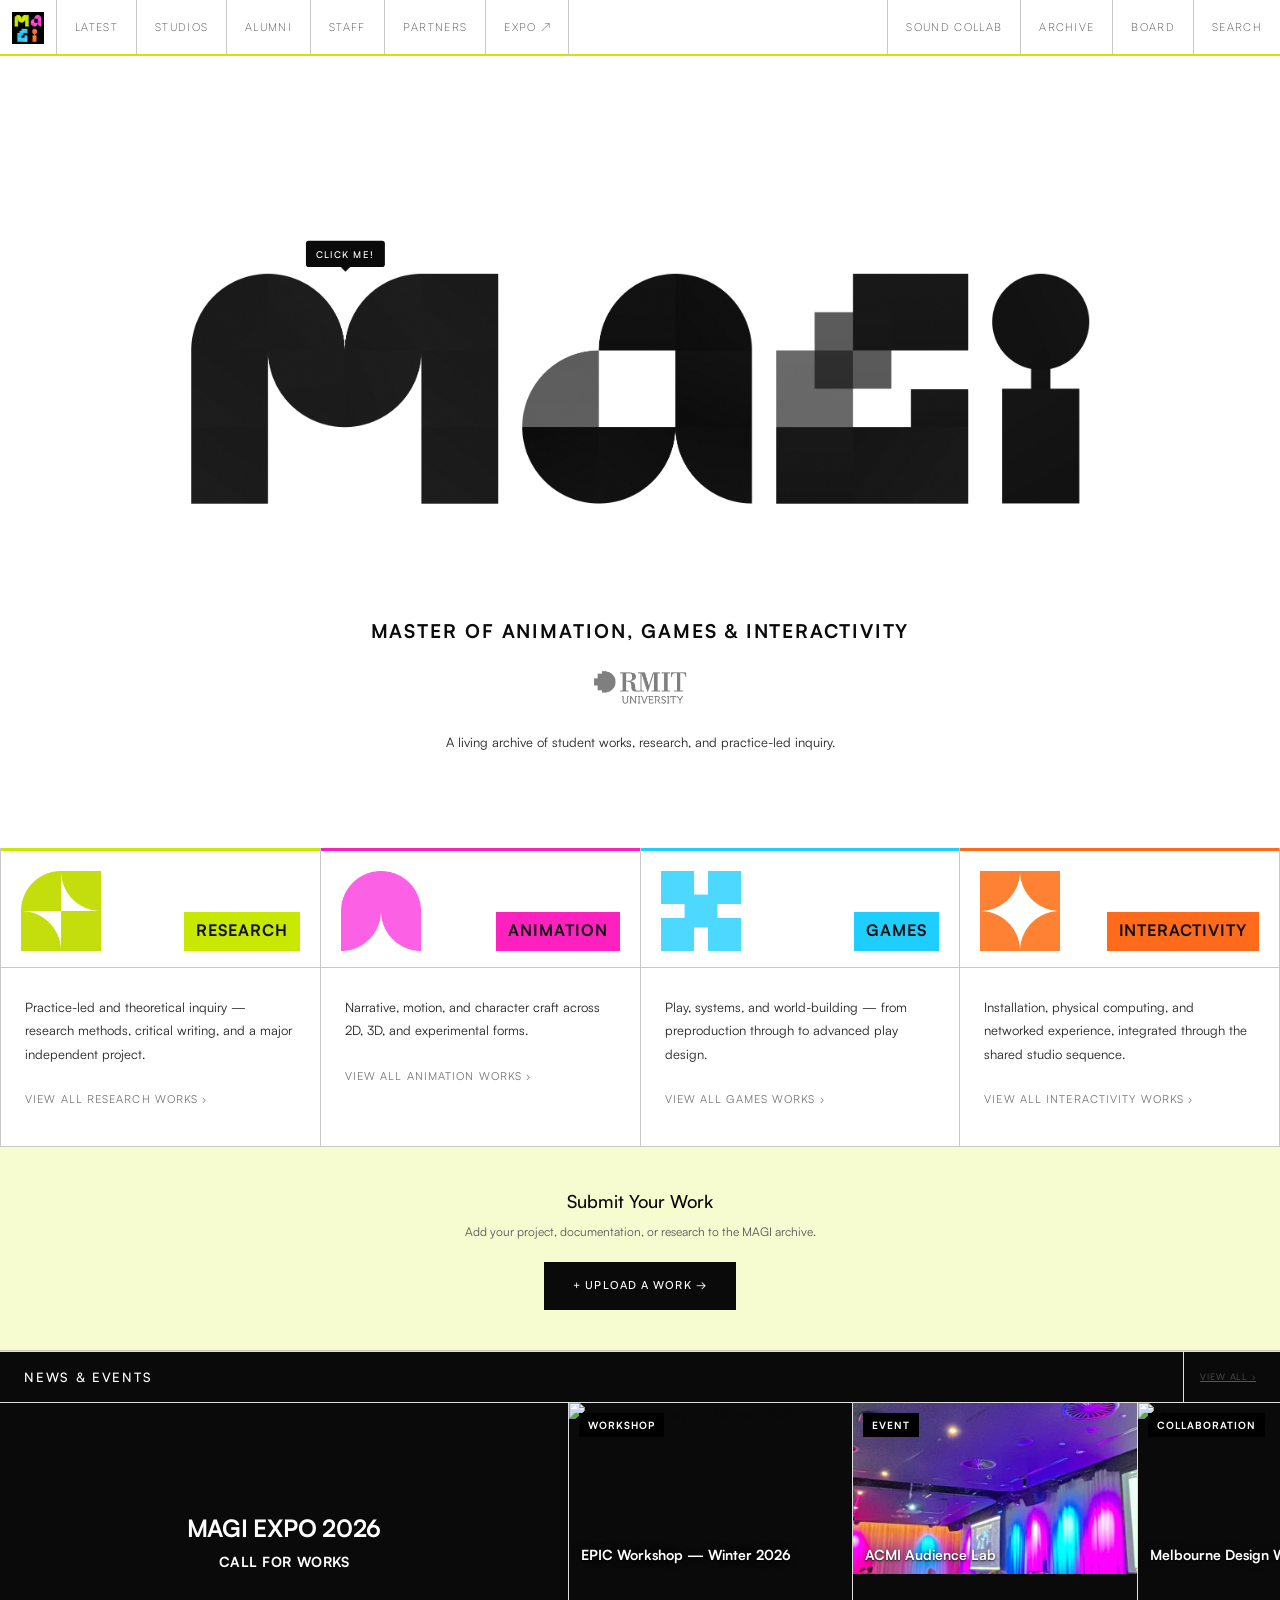
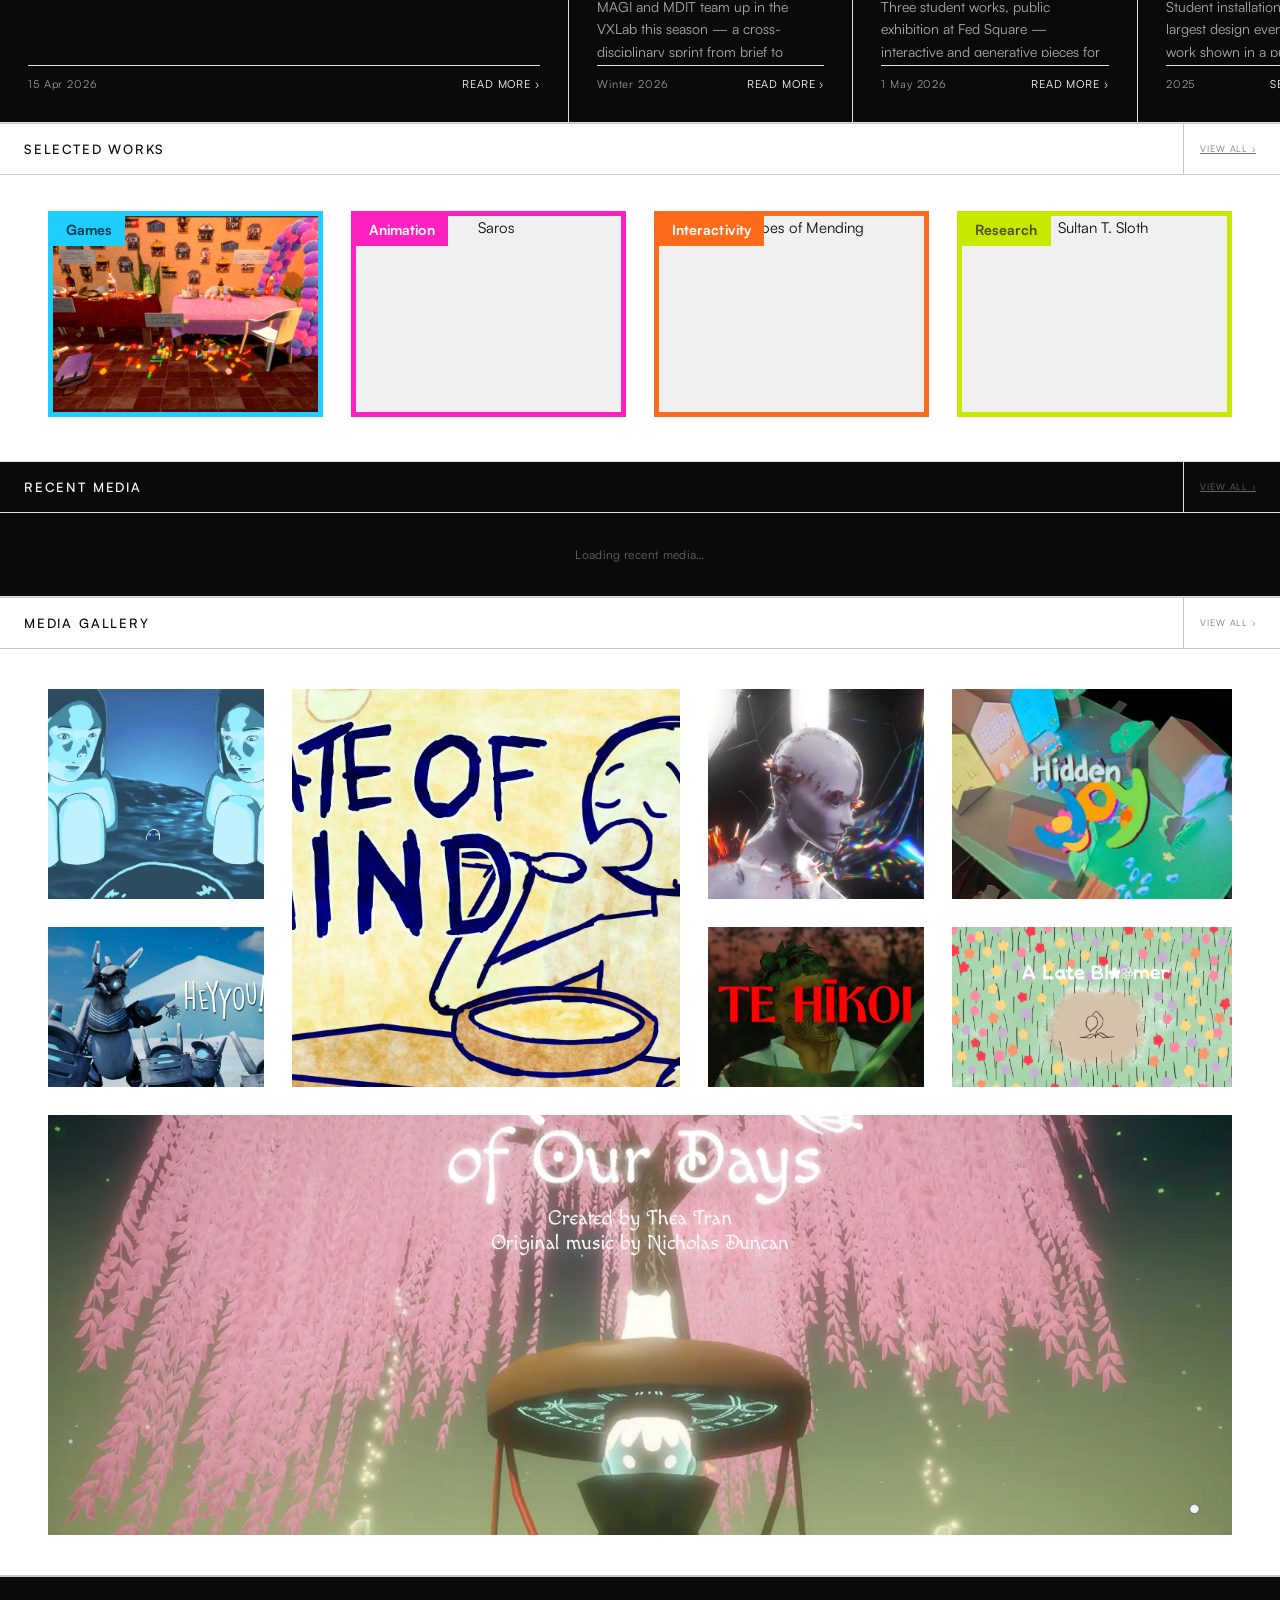
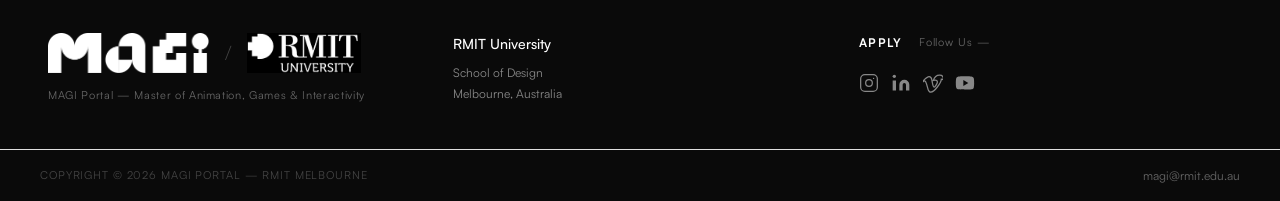
==== index.html @ 652b3608 "hey" ====
<!DOCTYPE html>
<html lang="en">
<head>
  <meta charset="UTF-8" />
  <meta name="viewport" content="width=device-width, initial-scale=1.0" />
  <title>MAGI Portal | RMIT Melbourne</title>
  <link rel="icon" type="image/png" href="logo/MAGI_favicon.png" />
  <link rel="apple-touch-icon" href="logo/MAGI_favicon.png" />
  <!-- Adobe Fonts (Museo) -->
  <link rel="stylesheet" href="https://use.typekit.net/tso2iib.css" />
  <link rel="stylesheet" href="style.css" />
</head>
<body>

  <!-- ── NAV ──────────────────────────────────────── -->
  <nav class="nav" id="site-nav">
    <a class="nav-wordmark" href="index.html" aria-label="MAGI Portal — Home">
      <img class="nav-wordmark-icon" src="logo/MAGI_favicon.png" alt="MAGI" />
    </a>
    <button class="nav-toggle" id="nav-toggle" aria-label="Menu" aria-expanded="false" aria-controls="site-nav">
      <span></span><span></span><span></span>
    </button>
    <div class="nav-links">
      <a class="nav-link" href="latest.html">Latest</a>
      <a class="nav-link" href="studios.html">Studios</a>
      <a class="nav-link" href="alumni.html">Alumni</a>
      <a class="nav-link" href="staff.html">Staff</a>
      <a class="nav-link" href="sponsors.html">Partners</a>
      <div class="nav-expo">
        <a class="nav-link nav-expo-link" href="https://magiexpo2025.com/" target="_blank" rel="noopener">EXPO ↗</a>
        <span class="nav-expo-accent" aria-hidden="true"></span>
        <div class="nav-expo-menu">
          <a class="nav-expo-item is-current" href="https://magiexpo2025.com/" target="_blank" rel="noopener">
            <span class="nav-expo-year">2025</span><span class="nav-expo-name">Orbits</span>
          </a>
          <a class="nav-expo-item" href="https://magiexpo.github.io/2024/" target="_blank" rel="noopener">
            <span class="nav-expo-year">2024</span><span class="nav-expo-name">Banquet of Oddities</span>
          </a>
          <a class="nav-expo-item" href="https://pasteleftdane.github.io/" target="_blank" rel="noopener">
            <span class="nav-expo-year">2022</span><span class="nav-expo-name">MAGIc</span>
          </a>
        </div>
      </div>
    </div>
    <div class="nav-right">
      <a class="nav-link" href="soundcollab.html">Sound Collab</a>
      <a class="nav-link" href="research.html">Archive</a>
      <a class="nav-link" href="studio.html">Board</a>
    </div>
    <!-- Sits outside .nav-right so the mobile hamburger doesn't swallow it —
         on mobile it's ordered up next to the toggle (see style.css). -->
    <div class="nav-search" id="nav-search">
      <input class="nav-search-input" type="text" id="nav-search-input" placeholder="Search…" aria-label="Search the site" autocomplete="off" />
      <button class="nav-search-btn" id="nav-search-btn" type="button" aria-label="Search" aria-expanded="false">
        <span class="nav-search-label-wrap">
          <span class="nav-search-label">Search</span>
          <span class="nav-search-icon" aria-hidden="true">
            <svg width="13" height="13" viewBox="0 0 24 24" fill="none" stroke="currentColor" stroke-width="2"><circle cx="11" cy="11" r="7"/><line x1="21" y1="21" x2="16.65" y2="16.65"/></svg>
          </span>
        </span>
      </button>
    </div>
  </nav>

  <!-- ── HERO ──────────────────────────────────────── -->
  <section class="hero">

    <div class="hero-logo">
      <div class="logo-wrap" id="logo-wrap">
        <div class="letter-wrap" id="letter-m-wrap">
          <div class="m-stage" id="m-stage">
            <img class="logo-letter" id="letter-m" data-spec="research" src="M-logo.png" alt="M" draggable="false" />
            <div class="m-fold" id="m-fold" aria-hidden="true"></div>
          </div>
          <div class="letter-label" style="--label-color:#c8e800;--label-text:#4a5200">Research</div>
        </div>
        <div class="letter-wrap">
          <img class="logo-letter" id="letter-a" data-spec="animation" src="A-logo.png" alt="A" draggable="false" />
          <div class="letter-label" style="--label-color:#ff20c0;--label-text:#fff">Animation</div>
        </div>
        <div class="letter-wrap">
          <img class="logo-letter" id="letter-g" data-spec="games" src="G-logo.png" alt="G" draggable="false" />
          <div class="letter-label" style="--label-color:#1eceff;--label-text:#003a4a">Games</div>
        </div>
        <div class="letter-wrap" id="letter-i-wrap">
          <div class="letter-i-container">
            <img class="logo-letter" id="letter-i" data-spec="interactivity" src="I-logo.png" alt="I" draggable="false" />
            <div class="letter-i-decap"></div>
          </div>
          <div class="letter-label" style="--label-color:#ff6b1a;--label-text:#fff">Interactivity</div>
          <div class="tittle-score" id="tittle-score"></div>
        </div>
      </div>
    </div>

    <div class="hero-tagline-wrap">
      <div class="hero-title-group">
        <div class="hero-badge">Master of Animation, Games &amp; Interactivity</div>
        <img class="hero-rmit" src="logo/rmit-logo-black.png" alt="RMIT University" />
      </div>
      <p class="strip-tagline">A living archive of student works, research, and practice-led inquiry.</p>
    </div>

  </section>

  <!-- ── SPECIALISATIONS ───────────────────────────── -->
  <section id="specialisations" class="specs">

    <!-- Research — M — lime -->
    <div class="spec-panel" id="spec-research" data-spec="research">
      <div class="spec-header">
        <img class="spec-symbol" src="logo/research-symbol.png" alt="Research" />
        <div class="spec-header-label">Research</div>
      </div>
      <div class="spec-inner">
        <div class="spec-desc">Practice-led and theoretical inquiry — research methods, critical writing, and a major independent project.</div>
        <a class="spec-link" href="research.html">View all Research works ›</a>
      </div>
    </div>

    <!-- Animation — A — magenta -->
    <div class="spec-panel" id="spec-animation" data-spec="animation">
      <div class="spec-header">
        <img class="spec-symbol" src="logo/anim-symbol.png" alt="Animation" />
        <div class="spec-header-label">Animation</div>
      </div>
      <div class="spec-inner">
        <div class="spec-desc">Narrative, motion, and character craft across 2D, 3D, and experimental forms.</div>
        <a class="spec-link" href="alumni.html">View all Animation works ›</a>
      </div>
    </div>

    <!-- Games — G — cyan -->
    <div class="spec-panel" id="spec-games" data-spec="games">
      <div class="spec-header">
        <img class="spec-symbol" src="logo/games-symbol.png" alt="Games" />
        <div class="spec-header-label">Games</div>
      </div>
      <div class="spec-inner">
        <div class="spec-desc">Play, systems, and world-building — from preproduction through to advanced play design.</div>
        <a class="spec-link" href="alumni.html">View all Games works ›</a>
      </div>
    </div>

    <!-- Interactivity — I — orange -->
    <div class="spec-panel" id="spec-interactivity" data-spec="interactivity">
      <div class="spec-header">
        <img class="spec-symbol" src="logo/interactivity-symbol.png" alt="Interactivity" />
        <div class="spec-header-label">Interactivity</div>
      </div>
      <div class="spec-inner">
        <div class="spec-desc">Installation, physical computing, and networked experience, integrated through the shared studio sequence.</div>
        <a class="spec-link" href="alumni.html">View all Interactivity works ›</a>
      </div>
    </div>

    <!-- Mobile-only: a category's description is revealed here when its logo is tapped -->
    <div class="spec-mreveal" id="spec-mreveal" aria-live="polite"></div>

  </section>

  <!-- ── UPLOAD CTA ─────────────────────────────────── -->
  <section id="upload" class="upload-cta">
    <div class="upload-inner">
      <div class="upload-text">
        <div class="upload-title">Submit Your Work</div>
        <div class="upload-desc">Add your project, documentation, or research to the MAGI archive.</div>
      </div>
      <a class="upload-btn" href="research.html#upload">+ Upload a Work →</a>
    </div>
  </section>

  <!-- ── NEWS & EVENTS ──────────────────────────────── -->
  <section id="news">

    <div class="bar">
      <a class="bar-title bar-title-link" href="latest.html">News &amp; Events</a>
      <div class="bar-right"><a class="bar-link" href="latest.html">View All ›</a></div>
    </div>

    <div class="news-grid">

      <!-- Each card: .news-thumb is a 3:2 image with the tag pinned top-left
           and the title overlaid bottom-left; a short .news-desc and the
           date/link .news-meta sit directly below the thumb. -->
      <!-- The featured EXHIBITION card keeps the old full-bleed treatment: the
           trailer fills the whole card at low opacity with the label/title/copy
           laid over it — NOT the thumbnail-overlay style the other three use. -->
      <div class="news-card news-card-featured" id="cfw-card">
        <!-- Ambient EXPO trailer. Loads only when the card is in view
             (preload=none + IntersectionObserver in the script below), muted +
             looped, and is skipped entirely on reduced-motion or data-saver —
             so it never blocks page load. Point data-src at the web-optimised
             encode, NOT the 98MB original (see notes). -->
        <video class="news-bg-video" id="cfw-video" muted loop playsinline preload="none" aria-hidden="true" tabindex="-1" data-src="media/video/expotrailer-web-trim.mp4"></video>
        <!-- No tag chip, no description — just the two-line title, vertically
             centred over the video (flex:1, same filler role .news-body used
             to play). The fuller description still lives behind "Read more",
             unchanged. -->
        <div class="news-title-stack">
          <span class="news-title-main">MAGI EXPO 2026</span>
          <span class="news-title-sub">Call for Works</span>
        </div>
        <div class="news-meta"><span class="news-date">15 Apr 2026</span><a class="news-link" href="#" id="cfw-open" aria-expanded="false" aria-controls="cfw-detail">Read more ›</a></div>

        <!-- Extra detail + submission link. Absolutely positioned over the
             whole card (see .news-more-wrap) rather than pushed into the flex
             flow, so opening it can NEVER change the card's — and therefore
             the whole row's, since all four cards share one grid row — height.
             That was the actual bug in the previous version: the row briefly
             grew taller for every card, not just this one, whenever this
             opened. -->
        <div class="news-more-wrap" id="cfw-detail" aria-hidden="true">
          <div class="news-more-inner">
            <button class="news-more-close" id="cfw-close" type="button" aria-label="Close">&times;</button>
            <div class="news-more-tag">Exhibition</div>
            <div class="news-more-title">MAGI EXPO 2026 — Call for Works</div>
            <p class="news-more-text">Submissions are now open for the 2026 end-of-year exhibition. All current students are invited to submit their Studio 3 major projects for consideration.</p>
            <p class="news-more-text">Submissions are handled internally through the MAGI channel on Microsoft Teams — not on this site. The link below opens that channel; you'll need to be a member of the MAGI Teams channel to reach the submission post.</p>
            <a class="news-submit-btn" href="https://teams.microsoft.com/l/channel/19%3AifunTGoLAO0fSCWNnBvf07lg-F6XKcW46lOsPWAwLQk1%40thread.tacv2/General?groupId=f598d78f-62eb-48ae-9d3d-7055eb1f0ead&amp;tenantId=d1323671-cdbe-4417-b4d4-bdb24b51316b" target="_blank" rel="noopener">Submit via Microsoft Teams ↗</a>
          </div>
        </div>
      </div>

      <div class="news-card">
        <div class="news-thumb">
          <img src="media/events/EPIC/thewomb.png" alt="EPIC Workshop — Winter 2026" />
          <span class="news-thumb-tag">Workshop</span>
          <div class="news-thumb-titlewrap"><span class="news-thumb-title">EPIC Workshop — Winter 2026</span></div>
        </div>
        <div class="news-desc">MAGI and MDIT team up in the VXLab this season — a cross-disciplinary sprint from brief to working prototype.</div>
        <div class="news-meta"><span class="news-date">Winter 2026</span><a class="news-link" href="latest.html#epic">Read more ›</a></div>
      </div>

      <div class="news-card">
        <div class="news-thumb news-thumb-rotated">
          <img src="media/events/acmi-audience-lab.png" alt="ACMI Audience Lab" />
          <span class="news-thumb-tag">Event</span>
          <div class="news-thumb-titlewrap"><span class="news-thumb-title">ACMI Audience Lab</span></div>
        </div>
        <div class="news-desc">Three student works, public exhibition at Fed Square — interactive and generative pieces for a general audience.</div>
        <div class="news-meta"><span class="news-date">1 May 2026</span><a class="news-link" href="latest.html#acmi">Read more ›</a></div>
      </div>

      <div class="news-card">
        <div class="news-thumb">
          <img src="media/events/mdw1.JPG" alt="Melbourne Design Week — MAGI" />
          <span class="news-thumb-tag">Collaboration</span>
          <div class="news-thumb-titlewrap"><span class="news-thumb-title">Melbourne Design Week x MAGI</span></div>
        </div>
        <div class="news-desc">Student installations at Australia's largest design event — practice-led work shown in a public setting.</div>
        <div class="news-meta"><span class="news-date">2025</span><a class="news-link" href="sponsors.html">See our partners ›</a></div>
      </div>

    </div>

  </section>

  <!-- ── ARCHIVE ───────────────────────────────────── -->
  <section id="archive">

    <div class="bar">
      <a class="bar-title bar-title-link" href="alumni.html">Selected Works</a>
      <div class="bar-right"><a class="bar-link" href="alumni.html">View All ›</a></div>
    </div>

    <div class="sel-grid">

      <button class="sel-card sel-card-btn" type="button" id="work-au" data-spec="games" style="--frame:var(--col-games);--frame-text:#003a4a" aria-expanded="false" aria-controls="sel-detail-au">
        <div class="sel-thumb">
          <span class="sel-badge">Games</span>
          <img src="media/events/ACMI/capicu1.png" alt="Capicú" />
          <div class="sel-overlay">
            <span class="sel-title">Capicú</span>
            <span class="sel-student">Esthefania Morantes · 2026</span>
          </div>
        </div>
      </button>

      <div class="sel-detail-wrap" id="sel-detail-au" style="--frame:var(--col-games);--frame-text:#003a4a">
        <div class="sel-detail">
          <div class="sel-detail-inner">
            <a class="sel-detail-video" href="https://www.youtube.com/watch?v=fWtqP0_TEkQ" target="_blank" rel="noopener" aria-label="Watch AU (Capicú) on YouTube">
              <img src="https://img.youtube.com/vi/fWtqP0_TEkQ/maxresdefault.jpg"
                   data-fallback="https://img.youtube.com/vi/fWtqP0_TEkQ/hqdefault.jpg"
                   alt="AU (Capicú) — still" />
              <span class="sel-detail-play" aria-hidden="true">▶</span>
            </a>
            <div class="sel-detail-text">
              <div class="sel-detail-meta">Featured — <span class="sel-detail-meta-tag">Games · 2026</span></div>
              <h3 class="sel-detail-name">Esthefania Morantes</h3>
              <p class="sel-detail-work"><em>Capicú</em></p>
              <p class="sel-detail-bio">When was the last time your family was all together? Come with me on a sandbox-platformer journey through my memories. I'll walk you through my experience growing up in Venezuela, the context behind why we had to leave everything behind, and how we've rebuilt our lives somewhere new. Never forgetting our roots, always excited for where we'll go next.</p>
              <a class="sel-detail-link" href="https://esthef.itch.io/capicu" target="_blank" rel="noopener">See more ↗</a>
            </div>
          </div>
        </div>
      </div>

      <button class="sel-card sel-card-btn" type="button" id="work-saros" data-spec="animation" style="--frame:var(--col-animation);--frame-text:#fff" aria-expanded="false" aria-controls="sel-detail-saros">
        <div class="sel-thumb">
          <span class="sel-badge">Animation</span>
          <img src="https://img.youtube.com/vi/J2dG_VsuSs8/hqdefault.jpg" alt="Saros" />
          <div class="sel-overlay">
            <span class="sel-title">Saros</span>
            <span class="sel-student">Sofia Moshkina · 2025</span>
          </div>
        </div>
      </button>

      <!-- Expanding "featured work" detail — one per featured card, each
           opened by the button whose aria-controls names it. These live INSIDE
           the grid (grid-column: 1 / -1, see style.css) rather than after it,
           so they break onto their own full-width row; JS moves the open one
           to sit after the last card in its card's row, which keeps the
           4-across desktop row intact while landing directly under the card
           on the narrower layouts. -->
      <div class="sel-detail-wrap" id="sel-detail-saros" style="--frame:var(--col-animation);--frame-text:#fff">
        <div class="sel-detail">
          <div class="sel-detail-inner">
            <a class="sel-detail-video" href="https://www.youtube.com/watch?v=J2dG_VsuSs8" target="_blank" rel="noopener" aria-label="Watch Saros on YouTube">
              <img src="https://img.youtube.com/vi/J2dG_VsuSs8/maxresdefault.jpg"
                   data-fallback="https://img.youtube.com/vi/J2dG_VsuSs8/hqdefault.jpg"
                   alt="Saros — still" />
              <span class="sel-detail-play" aria-hidden="true">▶</span>
            </a>
            <div class="sel-detail-text">
              <div class="sel-detail-meta">Featured — <span class="sel-detail-meta-tag">Animation · 2025</span></div>
              <h3 class="sel-detail-name">Sofia Moshkina</h3>
              <p class="sel-detail-work"><em>Saros</em></p>
              <p class="sel-detail-bio">Two young girls find themselves trapped under the oppressive rule of the Temple, a totalitarian regime that feeds on fear and obedience. As the system works relentlessly to break their bond, the girls must cling to each other and resist the forces determined to erase their dignity. Their courage becomes a testament to a love strong enough to survive even the harshest attempts to destroy it.</p>
              <a class="sel-detail-link" href="https://polykromica.com/saros" target="_blank" rel="noopener">See more ↗</a>
            </div>
          </div>
        </div>
      </div>

      <button class="sel-card sel-card-btn" type="button" id="work-echoes" data-spec="interactivity" style="--frame:var(--col-interactivity);--frame-text:#fff" aria-expanded="false" aria-controls="sel-detail-echoes">
        <div class="sel-thumb">
          <span class="sel-badge">Interactivity</span>
          <img src="https://img.youtube.com/vi/2pwidF2pE9A/hqdefault.jpg" alt="Echoes of Mending" />
          <div class="sel-overlay">
            <span class="sel-title">Echoes of Mending</span>
            <span class="sel-student">Jade Ng · 2026</span>
          </div>
        </div>
      </button>

      <div class="sel-detail-wrap" id="sel-detail-echoes" style="--frame:var(--col-interactivity);--frame-text:#fff">
        <div class="sel-detail">
          <div class="sel-detail-inner">
            <a class="sel-detail-video" href="https://www.youtube.com/watch?v=2pwidF2pE9A" target="_blank" rel="noopener" aria-label="Watch Echoes of Mending on YouTube">
              <img src="https://img.youtube.com/vi/2pwidF2pE9A/maxresdefault.jpg"
                   data-fallback="https://img.youtube.com/vi/2pwidF2pE9A/hqdefault.jpg"
                   alt="Echoes of Mending — still" />
              <span class="sel-detail-play" aria-hidden="true">▶</span>
            </a>
            <div class="sel-detail-text">
              <div class="sel-detail-meta">Featured — <span class="sel-detail-meta-tag">Interactivity · 2026</span></div>
              <h3 class="sel-detail-name">Jade Ng</h3>
              <p class="sel-detail-work"><em>Echoes of Mending</em></p>
              <p class="sel-detail-bio"><em>Echoes of Mending</em> is an interactive projection-mapped dollhouse exploring themes of self-understanding and self-acceptance. Participants interact with miniature furniture through touching, opening, repairing, and exploring. These physical actions act as symbolic gestures that gradually transform each room and reveal animated responses within the space. By combining miniature environments, hand-drawn animation, projection mapping, and tactile interaction, the project investigates how symbolic play can emerge through material engagement and personal interpretation.</p>
              <a class="sel-detail-link" href="https://jitthongng.my.canva.site/interactivitivities" target="_blank" rel="noopener">See more ↗</a>
            </div>
          </div>
        </div>
      </div>

      <button class="sel-card sel-card-btn" type="button" id="work-sloth" data-spec="research" style="--frame:var(--col-research);--frame-text:#4a5200" aria-expanded="false" aria-controls="sel-detail-sloth">
        <div class="sel-thumb">
          <span class="sel-badge">Research</span>
          <img src="https://img.youtube.com/vi/NM8zdkS_t2w/hqdefault.jpg" alt="Sultan T. Sloth" />
          <div class="sel-overlay">
            <span class="sel-title">Sultan T. Sloth</span>
            <span class="sel-student">Amber Stacey · 2023</span>
          </div>
        </div>
      </button>

      <div class="sel-detail-wrap" id="sel-detail-sloth" style="--frame:var(--col-research);--frame-text:#4a5200">
        <div class="sel-detail">
          <div class="sel-detail-inner">
            <a class="sel-detail-video" href="https://www.youtube.com/watch?v=NM8zdkS_t2w" target="_blank" rel="noopener" aria-label="Watch the Sultan T. Sloth video essay on YouTube">
              <img src="https://img.youtube.com/vi/NM8zdkS_t2w/maxresdefault.jpg"
                   data-fallback="https://img.youtube.com/vi/NM8zdkS_t2w/hqdefault.jpg"
                   alt="Sultan T. Sloth — still" />
              <span class="sel-detail-play" aria-hidden="true">▶</span>
            </a>
            <div class="sel-detail-text">
              <div class="sel-detail-meta">Featured — <span class="sel-detail-meta-tag">Research · 2023</span></div>
              <h3 class="sel-detail-name">Amber Stacey</h3>
              <p class="sel-detail-work"><em>Sultan T. Sloth</em> — video essay</p>
              <p class="sel-detail-bio">A hybrid animation solution for translating literary works from page to screen, combining stop motion and two-dimensional hand-drawn animation into a unique artistic language. This video essay explores the interplay between the two traditional techniques — an area of animation hybridity that remains largely under-researched — through the making of <em>Sultan T. Sloth</em>.</p>
            </div>
          </div>
        </div>
      </div>

    </div>

  </section>

  <!-- ── RECENT MEDIA ──────────────────────────────── -->
  <section id="recent-recordings">

    <div class="bar rec-dark-bar">
      <a class="bar-title bar-title-link" href="research.html">Recent Media</a>
      <div class="bar-right"><a class="bar-link" href="research.html">View All ›</a></div>
    </div>

    <div class="rec-compact-list" id="rec-media-list">
      <div class="rec-media-loading">Loading recent media…</div>
    </div>

  </section>
  <section id="gallery">

    <div class="bar">
      <a class="bar-title bar-title-link" href="alumni.html">Media Gallery</a>
      <div class="bar-right"><div class="bar-link">View All ›</div></div>
    </div>

    <div class="gallery-grid" id="gallery-grid">
      <!-- populated by JS on load -->
    </div>

  </section>

  <!-- ── FOOTER ────────────────────────────────────── -->
  <footer class="footer">

    <div class="footer-top">

      <div class="footer-brand">
        <div class="footer-logos">
          <img src="logo/magi-logo-white.png" alt="MAGI" class="footer-magi" />
          <span class="footer-logos-divider">/</span>
          <img src="logo/RMIT_Black 000.avif" alt="RMIT University" class="footer-rmit" />
        </div>
        <div class="footer-brand-sub">MAGI Portal — Master of Animation, Games &amp; Interactivity</div>
      </div>

      <div class="footer-info">
        <div class="footer-info-title">RMIT University</div>
        <div class="footer-info-line">School of Design</div>
        <div class="footer-info-line">Melbourne, Australia</div>
      </div>

      <div class="footer-right">
        <div class="footer-apply-row">
          <a class="footer-apply" href="https://www.rmit.edu.au/study-with-us/levels-of-study/postgraduate-study/masters-by-coursework/master-of-animation-games-and-interactivity-mc232" target="_blank" rel="noopener">Apply</a>
          <span class="footer-follow">Follow Us —</span>
        </div>
        <div class="footer-socials">
          <a class="footer-social" href="https://www.instagram.com/rmit.magistudio/" target="_blank" rel="noopener" aria-label="Instagram">
            <svg width="20" height="20" viewBox="0 0 24 24" fill="none" stroke="currentColor" stroke-width="1.5"><rect x="2" y="2" width="20" height="20" rx="5"/><circle cx="12" cy="12" r="4"/><circle cx="17.5" cy="6.5" r="0.8" fill="currentColor" stroke="none"/></svg>
          </a>
          <a class="footer-social" href="https://au.linkedin.com/in/magi-studio-9abb08270" target="_blank" rel="noopener" aria-label="LinkedIn">
            <svg width="20" height="20" viewBox="0 0 24 24" fill="currentColor"><path d="M16 8a6 6 0 0 1 6 6v7h-4v-7a2 2 0 0 0-2-2 2 2 0 0 0-2 2v7h-4v-7a6 6 0 0 1 6-6z"/><rect x="2" y="9" width="4" height="12"/><circle cx="4" cy="4" r="2"/></svg>
          </a>
          <a class="footer-social" href="#" target="_blank" rel="noopener" aria-label="Vimeo">
            <svg width="20" height="20" viewBox="0 0 24 24" fill="none" stroke="currentColor" stroke-width="1.5"><path d="M22 7.4c-.1 2.3-1.7 5.4-4.8 9.4C14 21 11.4 23 9.3 23c-1.3 0-2.4-1.2-3.3-3.6L4.2 13c-.7-2.4-1.4-3.6-2.2-3.6-.2 0-.8.4-1.9 1.1L0 9.4c1.2-1 2.4-2.1 3.5-3 1.6-1.3 2.8-2 3.6-2.1 1.9-.2 3 1.1 3.5 3.8.5 2.9.8 4.7 1 5.3.5 2.4 1.1 3.6 1.8 3.6.5 0 1.3-.8 2.3-2.4 1-1.6 1.6-2.8 1.6-3.7 0-1.6-.9-2.4-2.8-2.4-.7 0-1.4.2-2.1.5 1.4-4.5 4-6.7 7.9-6.5 2.9.1 4.3 1.9 4.2 5.4z"/></svg>
          </a>
          <a class="footer-social" href="#" target="_blank" rel="noopener" aria-label="YouTube">
            <svg width="20" height="20" viewBox="0 0 24 24" fill="currentColor"><path d="M22.5 6.4a2.8 2.8 0 0 0-2-2C18.9 4 12 4 12 4s-6.9 0-8.5.4a2.8 2.8 0 0 0-2 2C1 8 1 12 1 12s0 4 .5 5.6a2.8 2.8 0 0 0 2 2C5.1 20 12 20 12 20s6.9 0 8.5-.4a2.8 2.8 0 0 0 2-2C23 16 23 12 23 12s0-4-.5-5.6zM10 15.5v-7l6 3.5-6 3.5z"/></svg>
          </a>
        </div>
      </div>

    </div>

    <div class="footer-bottom">
      <div class="footer-copy">Copyright © 2026 MAGI Portal — RMIT Melbourne</div>
      <a class="footer-email" href="mailto:magi@rmit.edu.au">magi@rmit.edu.au</a>
    </div>

  </footer>

  <script src="https://cdnjs.cloudflare.com/ajax/libs/matter-js/0.19.0/matter.min.js"></script>
  <script src="main.js"></script>
  <script src="nav-toggle.js"></script>
  <script src="search.js"></script>

  <script src="https://cdn.jsdelivr.net/npm/@supabase/supabase-js@2/dist/umd/supabase.js"></script>

  <script>
    // ── SELECTED WORKS — featured-work toggles ──────────────────────────
    // Each featured card is a button naming its own panel via aria-controls,
    // so adding another featured work is markup only — no JS change needed.
    // Opening one closes any other, so only a single panel is ever expanded.
    (function () {
      const grid = document.querySelector('.sel-grid');
      if (!grid) return;
      const buttons = Array.from(document.querySelectorAll('.sel-card-btn'));
      if (!buttons.length) return;

      const DURATION = 340;              // keep in step with the CSS transitions
      const FADE     = 160;              // .sel-detail-inner opacity transition
      const closeTimers = new WeakMap();
      let switchTimer = null;            // pending cross-fade between two works

      // Matches the site's mobile breakpoint (where the nav becomes a burger).
      // Below it the panel sits directly beneath its own card rather than at
      // the end of a shared row, so switching moves it somewhere else on the
      // page — see the click handler.
      const isMobile = window.matchMedia('(max-width: 760px)');
      const panelFor = btn => document.getElementById(btn.getAttribute('aria-controls'));

      // Panel stills ask for maxresdefault (a true 1280x720, so no letterbox
      // bars baked in). YouTube 404s that name for uploads which never got one,
      // so fall back to hqdefault, which always exists — at 480x360 it's 4:3
      // and may show bars, but the CSS sizes to whatever arrives rather than
      // cropping it. Bailing out when src already equals the fallback stops a
      // loop if that request fails too.
      document.querySelectorAll('.sel-detail-video img[data-fallback]').forEach(img => {
        img.addEventListener('error', () => {
          const fb = img.dataset.fallback;
          if (!fb || img.src === fb) return;
          img.src = fb;
        });
      });

      // A panel spans the full width, so it breaks the row wherever it sits.
      // Putting it straight after the clicked card would strand the rest of
      // that card's row — on desktop, clicking card 2 left columns 3 and 4
      // empty. So it goes after the LAST card in the clicked card's row: card
      // 4 on the 4-up desktop grid, card 2 on the 2-up, and the card itself
      // when there's a single column. The column count comes from the computed
      // template rather than measured offsets, so this stays correct even when
      // a panel is already in the grid affecting layout.
      function placeAfterRowOf(btn, panel) {
        const cards = Array.from(grid.querySelectorAll('.sel-card'));
        const cols  = getComputedStyle(grid).gridTemplateColumns.split(' ').filter(Boolean).length || 1;
        const i     = cards.indexOf(btn);
        if (i === -1) return;
        const lastInRow = Math.min(cards.length - 1, Math.floor(i / cols) * cols + cols - 1);
        cards[lastInRow].insertAdjacentElement('afterend', panel);
      }

      function close(btn, { animate = true } = {}) {
        const panel = panelFor(btn);
        if (!panel) return;
        btn.setAttribute('aria-expanded', 'false');
        panel.classList.remove('is-open', 'is-fading');
        clearTimeout(closeTimers.get(btn));
        if (animate) {
          // Drop out of the grid only once it has finished collapsing —
          // otherwise it would vanish instantly instead of easing shut.
          closeTimers.set(btn, setTimeout(() => panel.classList.remove('is-shown'), DURATION));
        } else {
          panel.classList.remove('is-shown');
        }
      }

      // Opening from nothing: the full drop-down.
      function openAnimated(btn, panel) {
        clearTimeout(closeTimers.get(btn));
        placeAfterRowOf(btn, panel);
        panel.classList.remove('is-fading');
        panel.classList.add('is-shown');
        void panel.offsetHeight;         // commit the 0fr start so it animates
        panel.classList.add('is-open');
        btn.setAttribute('aria-expanded', 'true');
        panel.scrollIntoView({ behavior: 'smooth', block: 'nearest' });
      }

      // Swapping in while the section is already open: jump straight to full
      // height with the height transition suppressed, so the panel doesn't
      // collapse and re-expand, then fade the contents in.
      function openInstant(btn, panel) {
        clearTimeout(closeTimers.get(btn));
        placeAfterRowOf(btn, panel);
        panel.classList.add('is-instant', 'is-fading', 'is-shown');
        void panel.offsetHeight;
        panel.classList.add('is-open');
        void panel.offsetHeight;         // land at full height before transitions return
        panel.classList.remove('is-instant');
        btn.setAttribute('aria-expanded', 'true');
        requestAnimationFrame(() => panel.classList.remove('is-fading'));
      }

      buttons.forEach(btn => {
        btn.addEventListener('click', () => {
          const panel = panelFor(btn);
          if (!panel) return;
          clearTimeout(switchTimer);

          if (btn.getAttribute('aria-expanded') === 'true') { close(btn); return; }

          const openBtn = buttons.find(b => b !== btn && b.getAttribute('aria-expanded') === 'true');
          if (!openBtn) { openAnimated(btn, panel); return; }

          // Switching works while one is already open. On mobile the panel
          // lives under its own card, so the incoming one appears somewhere
          // else entirely — a cross-fade would fade out in one place and in at
          // another. Drop it down there instead, closing the old one outright.
          if (isMobile.matches) {
            close(openBtn, { animate: false });
            openAnimated(btn, panel);
            return;
          }

          // Wider layouts: both panels land at the end of the same row, so the
          // section can stay expanded and just change its contents — fade the
          // current ones out, swap underneath while nothing is visible, then
          // fade the new ones in. No second drop-down.
          panelFor(openBtn).classList.add('is-fading');
          switchTimer = setTimeout(() => {
            close(openBtn, { animate: false });
            openInstant(btn, panel);
          }, FADE);
        });
      });

      // Arriving on index.html#work-saros — from a search result, or a shared
      // link — opens that work, so the visitor lands on the write-up they
      // picked rather than just the card. Routing it through click() keeps the
      // scroll and animation behaviour identical to opening it by hand.
      function openFromHash() {
        const id = (location.hash || '').slice(1);
        if (!id) return;
        const target = buttons.find(b => b.id === id);
        if (target && target.getAttribute('aria-expanded') !== 'true') target.click();
      }
      openFromHash();
      window.addEventListener('hashchange', openFromHash);

      // A resize can change the column count, and so which card ends the row.
      let resizeTimer = null;
      window.addEventListener('resize', () => {
        clearTimeout(resizeTimer);
        resizeTimer = setTimeout(() => {
          const openBtn = buttons.find(b => b.getAttribute('aria-expanded') === 'true');
          if (openBtn) placeAfterRowOf(openBtn, panelFor(openBtn));
        }, 150);
      });
    })();
  </script>

  <script>
    // ── CALL FOR WORKS — in-card reveal ─────────────────────────────────
    // "Read more" opens the extra detail + Teams link as an overlay ON TOP of
    // the card (see .news-more-wrap: position:absolute, inset:0). Being
    // absolutely positioned takes it out of the card's own flex layout
    // entirely, so its content height can never push the card — or the grid
    // row all four cards share — taller. That's the actual fix for the
    // earlier bug, where opening it visibly grew the whole row.
    (function () {
      const wrap  = document.getElementById('cfw-detail');
      const link  = document.getElementById('cfw-open');
      const close = document.getElementById('cfw-close');
      if (!wrap || !link) return;

      function setOpen(open) {
        wrap.classList.toggle('is-open', open);
        wrap.setAttribute('aria-hidden', open ? 'false' : 'true');
        link.setAttribute('aria-expanded', open ? 'true' : 'false');
        link.textContent = open ? 'Close ✕' : 'Read more ›';
      }

      link.addEventListener('click', (e) => {
        e.preventDefault();
        setOpen(link.getAttribute('aria-expanded') !== 'true');
      });
      if (close) close.addEventListener('click', () => setOpen(false));
      document.addEventListener('keydown', (e) => {
        if (e.key === 'Escape' && link.getAttribute('aria-expanded') === 'true') setOpen(false);
      });
    })();

    // ── CALL FOR WORKS — ambient background video ───────────────────────
    // Kept cheap on purpose: the file is fetched only when the card scrolls
    // into view (preload=none + a lazy src), plays muted, and pauses whenever
    // it leaves the viewport so it isn't decoding off-screen. Reduced-motion
    // and data-saver users never load it at all — the card just stays dark.
    (function () {
      const v = document.getElementById('cfw-video');
      if (!v) return;
      const conn = navigator.connection || {};
      const reduce = matchMedia('(prefers-reduced-motion: reduce)').matches;
      if (reduce || conn.saveData || /(^|-)2g$/.test(conn.effectiveType || '')) return;

      let started = false;
      const io = new IntersectionObserver((entries) => {
        entries.forEach(e => {
          if (e.isIntersecting) {
            if (!started) { started = true; v.src = v.dataset.src; v.load(); }
            v.play().catch(() => {});    // autoplay can still be refused; harmless
          } else {
            v.pause();
          }
        });
      }, { threshold: 0.2 });
      io.observe(v);
    })();
  </script>

  <script>
    // ── RECENT MEDIA — live from the Archive's Supabase table ──────────
    (function () {
      const listEl = document.getElementById('rec-media-list');
      if (!listEl) return;

      const SUPA_URL = 'https://hzzhuikzvdfcizkuelte.supabase.co';
      const SUPA_KEY = 'eyJhbGciOiJIUzI1NiIsInR5cCI6IkpXVCJ9.eyJpc3MiOiJzdXBhYmFzZSIsInJlZiI6Imh6emh1aWt6dmRmY2l6a3VlbHRlIiwicm9sZSI6ImFub24iLCJpYXQiOjE3NzY3NDgxOTUsImV4cCI6MjA5MjMyNDE5NX0.jYE-ruAQ9c-5Q2en9G5jKcV1xWEcGsCQhSPuB5wy8d0';
      const db = supabase.createClient(SUPA_URL, SUPA_KEY);
      const LIMIT = 5;

      const esc = (s) => (s == null ? '' : String(s)).replace(/[&<>"']/g, c => ({'&':'&amp;','<':'&lt;','>':'&gt;','"':'&quot;',"'":'&#39;'}[c]));
      const LABELS = { recording:'Recording', lecture:'Lecture', video:'Video', audio:'Audio', document:'Document', image:'Image' };
      const ACTION = { recording:'Watch', lecture:'Watch', video:'Watch', audio:'Listen', document:'PDF', image:'View' };
      const GLYPH  = { recording:'▶', lecture:'▶', video:'▶', audio:'♪', document:'PDF' };

      const fmtDate = (iso) => {
        const d = new Date(iso);
        if (isNaN(d)) return '';
        return d.toLocaleDateString('en-AU', { day: 'numeric', month: 'short', year: 'numeric' });
      };

      // Best-effort thumbnail: the image itself for images, provider stills for
      // YouTube/Vimeo, otherwise a play/type glyph. Provider stills fall back to
      // the glyph tile on load error (see wireThumbFallbacks()).
      function thumbSrc(row) {
        const type = row.type || 'document';
        const url  = row.media_url || '';
        if (type === 'image' && url) return url;
        const yt = url.match(/(?:youtube\.com\/(?:watch\?v=|shorts\/|embed\/)|youtu\.be\/)([\w-]{6,})/);
        if (yt) return 'https://img.youtube.com/vi/' + yt[1] + '/hqdefault.jpg';
        const vm = url.match(/vimeo\.com\/(?:video\/)?(\d+)/);
        if (vm) return 'https://vumbnail.com/' + vm[1] + '.jpg';
        return null;
      }

      function rowHtml(row, i) {
        const type  = row.type || 'document';
        const num   = String(i + 1).padStart(2, '0');
        const glyph = GLYPH[type] || '▶';
        const src   = thumbSrc(row);
        const thumb = src
          ? '<div class="rec-compact-thumb" data-glyph="' + esc(glyph) + '"><img src="' + esc(src) + '" alt="" loading="lazy" /></div>'
          : '<div class="rec-compact-thumb rec-thumb-play"><span>' + esc(glyph) + '</span></div>';
        const meta  = [row.authors, fmtDate(row.created_at)].filter(Boolean).join(' &nbsp;·&nbsp; ');

        return (
          '<div class="rec-item">' +
            '<div class="rec-compact-row" role="button" tabindex="0" aria-expanded="false">' +
              '<div class="rec-compact-num">' + num + '</div>' +
              thumb +
              '<div class="rec-compact-body">' +
                '<div class="rec-compact-title">' + esc(row.title || 'Untitled') + '</div>' +
                '<div class="rec-compact-meta">' + (meta || '&nbsp;') + '</div>' +
              '</div>' +
              '<span class="rec-compact-badge ' + esc(type) + '">' + esc(LABELS[type] || type) + '</span>' +
              '<div class="rec-compact-dur">' + (ACTION[type] || 'Open') + '</div>' +
            '</div>' +
            '<div class="rec-compact-panel-wrap">' +
              '<div class="rec-compact-panel">' +
                '<div class="rec-compact-panel-inner">' +
                  (row.abstract ? '<p class="rec-panel-abstract">' + esc(row.abstract) + '</p>' : '') +
                  (row.source ? '<div class="rec-panel-source">' + esc(row.source) + '</div>' : '') +
                  '<a class="rec-panel-link" href="research.html#' + esc(row.id) + '">View in the Archive →</a>' +
                '</div>' +
              '</div>' +
            '</div>' +
          '</div>'
        );
      }

      async function load() {
        const { data, error } = await db.from('archive_items')
          .select('*').order('created_at', { ascending: false }).limit(LIMIT);
        if (error) {
          console.error(error);
          listEl.innerHTML = '<div class="rec-media-empty">Couldn\'t reach the archive database.</div>';
          return;
        }
        if (!data || !data.length) {
          listEl.innerHTML = '<div class="rec-media-empty">Nothing in the archive yet.</div>';
          return;
        }
        listEl.innerHTML = data.map(rowHtml).join('');
        wireThumbFallbacks();
      }

      // Provider thumbnail failed to load → fall back to the play/type glyph tile.
      function wireThumbFallbacks() {
        listEl.querySelectorAll('.rec-compact-thumb img').forEach(img => {
          img.addEventListener('error', () => {
            const box = img.closest('.rec-compact-thumb');
            if (!box) return;
            box.classList.add('rec-thumb-play');
            box.innerHTML = '<span>' + (box.dataset.glyph || '▶') + '</span>';
          }, { once: true });
        });
      }

      // Expand/collapse works for dynamically-rendered rows via delegation.
      listEl.addEventListener('click', e => {
        if (e.target.closest('a')) return;
        const row = e.target.closest('.rec-compact-row');
        if (!row) return;
        const item = row.closest('.rec-item');
        const open = item.classList.toggle('is-open');
        row.setAttribute('aria-expanded', open ? 'true' : 'false');
      });
      listEl.addEventListener('keydown', e => {
        if (e.key !== 'Enter' && e.key !== ' ') return;
        const row = e.target.closest('.rec-compact-row');
        if (!row) return;
        e.preventDefault();
        const item = row.closest('.rec-item');
        const open = item.classList.toggle('is-open');
        row.setAttribute('aria-expanded', open ? 'true' : 'false');
      });

      load();
      db.channel('recent_media_home')
        .on('postgres_changes', { event: '*', schema: 'public', table: 'archive_items' }, load)
        .subscribe();
    })();
  </script>
</body>
</html>
---- style.css ----
/* Self-hosted — was `@import url(api.fontshare.com/...)`. Same family, same
   weights actually used on the site (300/400/500/700; nothing uses 900), just
   served from fonts/satoshi/ instead of a third-party CDN: one less external
   dependency, works if that CDN is ever slow/down/blocked, and loads from the
   same origin as everything else. */
@font-face {
  font-family: 'Satoshi';
  src: url('fonts/satoshi/Satoshi-Light.woff2') format('woff2'),
       url('fonts/satoshi/Satoshi-Light.woff') format('woff');
  font-weight: 300;
  font-style: normal;
  font-display: swap;
}
@font-face {
  font-family: 'Satoshi';
  src: url('fonts/satoshi/Satoshi-Regular.woff2') format('woff2'),
       url('fonts/satoshi/Satoshi-Regular.woff') format('woff');
  font-weight: 400;
  font-style: normal;
  font-display: swap;
}
@font-face {
  font-family: 'Satoshi';
  src: url('fonts/satoshi/Satoshi-Medium.woff2') format('woff2'),
       url('fonts/satoshi/Satoshi-Medium.woff') format('woff');
  font-weight: 500;
  font-style: normal;
  font-display: swap;
}
@font-face {
  font-family: 'Satoshi';
  src: url('fonts/satoshi/Satoshi-Bold.woff2') format('woff2'),
       url('fonts/satoshi/Satoshi-Bold.woff') format('woff');
  font-weight: 700;
  font-style: normal;
  font-display: swap;
}

*, *::before, *::after {
  box-sizing: border-box;
  margin: 0;
  padding: 0;
}

:root {
  --black:   #0a0a0a;
  --white:   #fff;
  --line:    #c8c8c8;
  --line-mid:#d8d8d8;
  --muted:   #555;
  --dim:     #777;
  --faint:   #999;
  --secondary: #222;
  --bg-hover:  #f5f5f5;

  /* Specialisation colours — matched to letter PNG colours */
  --col-research:     #c8e800;  /* lime    — M */
  --col-animation:    #ff20c0;  /* magenta — A */
  --col-games:        #1eceff;  /* cyan    — G */
  --col-interactivity:#ff6b1a;  /* orange  — I */

  /* Tint backgrounds */
  --tint-research:     #f7fcd0;
  --tint-animation:    #ffe8f9;
  --tint-games:        #d6f8ff;
  --tint-interactivity:#fff0e6;
}

html, body {
  background: var(--white);
  color: var(--black);
  font-family: 'Satoshi', sans-serif;
  font-size: 15px;
  font-weight: 400;
  line-height: 1.6;
  min-height: 100vh;
}

/* ── PAGE TRANSITIONS ────────────────────────────── */

::view-transition-old(root),
::view-transition-new(root) {
  animation-duration: 0.4s;
  animation-timing-function: ease;
}

/* Keep the header constant across page navigations (not part of the fade) */
.nav { view-transition-name: site-header; }

/* Universal fallback — subtle fade-in of page content on load (nav excluded) */
@keyframes pageFadeIn {
  from { opacity: 0; }
  to   { opacity: 1; }
}

/* fade page content, but never elements that manage their own visibility
   (e.g. fixed modal/dialog overlays that default to opacity:0).
   `.no-page-fade` is the explicit opt-out for shared widgets; `.modal-overlay`
   is kept because per-page modals already use that name for their backdrops. */
body > :not(.nav):not(.modal-overlay):not(.no-page-fade) {
  animation: pageFadeIn 0.4s ease both;
}

@media (prefers-reduced-motion: reduce) {
  body > :not(.nav):not(.modal-overlay):not(.no-page-fade) { animation: none; }
  ::view-transition-old(root),
  ::view-transition-new(root) { animation: none; }
}

/* ── NAV ─────────────────────────────────────────── */

.nav {
  display: flex;
  align-items: center;
  height: 56px;
  border-bottom: 1px solid var(--line);
  position: sticky;
  top: 0;
  background: var(--white);
  z-index: 100;
}

/* green header line — doubles as a page-load progress bar */
.nav::after {
  content: '';
  position: absolute;
  left: 0;
  bottom: -1px;
  width: 100%;
  height: 2px;
  background: #c8e800;
  transform-origin: left center;
  animation: navLoadBar 0.9s cubic-bezier(0.4, 0, 0.2, 1) both;
  z-index: 101;
}

@keyframes navLoadBar {
  from { transform: scaleX(0); }
  to   { transform: scaleX(1); }
}

@media (prefers-reduced-motion: reduce) {
  .nav::after { animation: none; }
}

.nav-wordmark {
  padding: 12px;
  height: 100%;
  display: flex;
  align-items: center;
  justify-content: center;
  border-right: 1px solid var(--line);
  cursor: pointer;
  user-select: none;
  transition: opacity 0.15s ease;
}

.nav-wordmark:hover { opacity: 0.6; }

.nav-wordmark-magi {
  font-size: 13px;
  font-weight: 500;
  letter-spacing: 0.16em;
  text-transform: uppercase;
  color: var(--black);
}

.nav-wordmark-icon {
  height: 32px;
  width: auto;
  display: block;
}

.nav-wordmark-sub {
  font-size: 11px;
  font-weight: 300;
  letter-spacing: 0.1em;
  text-transform: uppercase;
  color: var(--muted);
}

.nav-links { display: flex; height: 100%; }

.nav-link {
  padding: 0 18px;
  font-size: 11px;
  font-family: 'Satoshi', sans-serif;
  font-weight: 300;
  letter-spacing: 0.12em;
  text-transform: uppercase;
  color: var(--muted);
  height: 100%;
  display: flex;
  align-items: center;
  border-right: 1px solid var(--line);
  cursor: pointer;
  transition: color 0.1s;
  white-space: nowrap;
  user-select: none;
  text-decoration: none;
}

.nav-link:hover { color: var(--black); }

.nav-link.active {
  color: var(--white);
  background: var(--black);
}

.nav-live   { display: flex; align-items: center; gap: 7px; }
.nav-dot    { width: 5px; height: 5px; border-radius: 50%; background: var(--black); animation: blink 1.6s ease-in-out infinite; flex-shrink: 0; }

@keyframes blink { 0%,100%{opacity:1} 50%{opacity:0.1} }

.nav-right  { margin-left: auto; display: flex; height: 100%; }
.nav-right .nav-link { border-right: none; border-left: 1px solid var(--line); }

/* ── SEARCH (expands leftward, pushing the earlier nav-right buttons along
   with it since this sits last and nav-right is pinned to the nav's right
   edge — no JS positioning needed, plain layout does the "sliding"). ────── */

.nav-search {
  position: relative;
  display: flex;
  align-items: center;
  height: 100%;
  border-left: 1px solid var(--line);
}

.nav-search-input {
  width: 0;
  min-width: 0;
  height: 100%;
  padding: 0;
  border: none;
  outline: none;
  background: none;
  font-family: 'Satoshi', sans-serif;
  font-size: 12px;
  color: var(--black);
  transition: width 0.28s cubic-bezier(0.4, 0, 0.2, 1), padding 0.28s cubic-bezier(0.4, 0, 0.2, 1);
}
.nav-search-input::placeholder { color: var(--faint); }
.nav-search.open .nav-search-input { width: 200px; padding: 0 6px 0 16px; }

.nav-search-btn {
  display: flex;
  align-items: center;
  justify-content: center;
  height: 100%;
  padding: 0 18px;
  background: none;
  border: none;
  cursor: pointer;
  color: var(--muted);
  transition: color 0.1s;
  flex-shrink: 0;
}
.nav-search-btn:hover { color: var(--black); }
.nav-search.open .nav-search-btn { color: var(--black); }

.nav-search-label-wrap { position: relative; display: inline-flex; align-items: center; justify-content: center; }

.nav-search-label {
  font-family: 'Satoshi', sans-serif;
  font-size: 11px;
  font-weight: 300;
  letter-spacing: 0.12em;
  text-transform: uppercase;
  white-space: nowrap;
  transition: opacity 0.15s ease;
}

.nav-search-icon {
  position: absolute;
  inset: 0;
  display: flex;
  align-items: center;
  justify-content: center;
  opacity: 0;
  transition: opacity 0.15s ease;
}

.nav-search.open .nav-search-label { opacity: 0; }
.nav-search.open .nav-search-icon { opacity: 1; }

/* ── EXPO DROPDOWN (previous years) ───────────────── */

.nav-expo { position: relative; display: flex; align-items: stretch; height: 100%; }
.nav-expo-link { border-right: none; }

/* The vertical divider that normally sits at EXPO's right edge slides right
   to meet the dropdown's right border as it opens — same line, it just
   travels there.
   `right: calc(100% - 240px)` lands it exactly on the menu's right edge
   (menu is left:0, width:240px) regardless of how wide "EXPO ↗" renders. */
.nav-expo-accent {
  position: absolute;
  top: 0;
  right: 0;
  width: 1px;
  height: 100%;
  background: var(--line);
  transition: right 0.25s ease, background 0.15s ease;
  z-index: 201;
  pointer-events: none;
}
.nav-expo:hover .nav-expo-accent,
.nav-expo.open .nav-expo-accent {
  right: calc(100% - 240px);
  background: var(--black);
}

.nav-expo-menu {
  position: absolute;
  top: 100%;
  left: 0;
  width: 240px;
  background: var(--white);
  border: 1px solid var(--line);
  box-shadow: 0 10px 26px rgba(0, 0, 0, 0.1);
  opacity: 0;
  pointer-events: none;
  transform: translateY(-4px);
  transition: opacity 0.25s ease, transform 0.25s ease;
  z-index: 200;
}
.nav-expo:hover .nav-expo-menu,
.nav-expo.open .nav-expo-menu { opacity: 1; pointer-events: auto; transform: translateY(0); }

.nav-expo-item {
  display: flex;
  align-items: baseline;
  gap: 10px;
  padding: 12px 16px;
  text-decoration: none;
  border-bottom: 1px solid var(--line);
  transition: background 0.1s;
}
.nav-expo-item:last-child { border-bottom: none; }
.nav-expo-item:hover { background: var(--bg-hover); }
.nav-expo-year { font-size: 11px; font-weight: 700; letter-spacing: 0.05em; color: var(--black); flex-shrink: 0; width: 30px; }
.nav-expo-name { font-size: 12px; color: var(--secondary); flex: 1; }

/* ── HERO ────────────────────────────────────────── */

.hero {
  position: relative;
  height: 88vh;
  min-height: 560px;
  max-height: 820px;
  overflow: hidden;
}

.hero-rule {
  position: absolute;
  top: 0; left: 0; right: 0;
  height: 2px;
  background: #c8e800;
  z-index: 5;
}

.hero-logo {
  position: absolute;
  top: 42%;
  left: 50%;
  transform: translate(-50%, -50%);
  z-index: 2;
  display: flex;
  align-items: center;
  justify-content: center;
}

.hero-tagline-wrap {
  position: absolute;
  bottom: 96px;
  left: 50%;
  transform: translateX(-50%);
  text-align: center;
  z-index: 3;
  display: flex;
  flex-direction: column;
  align-items: center;
  gap: 20px;
}

.hero-title-group {
  display: flex;
  flex-direction: column;
  align-items: center;
  gap: 16px;
}

.hero-tagline-wrap .hero-badge {
  display: inline-block;
  color: var(--black);
  font-family: "museo", "Satoshi", sans-serif;
  font-size: 19px;
  font-weight: 700;
  letter-spacing: 0.1em;
  text-transform: uppercase;
  white-space: nowrap;
}

.hero-tagline-wrap .hero-rmit {
  height: 50px;
  width: auto;
  display: block;
  opacity: 0.5;
}

.hero-tagline-wrap .strip-tagline {
  font-size: 13px;
  font-weight: 400;
  color: var(--secondary);
  line-height: 1.5;
  white-space: nowrap;
}

@media (max-width: 640px) {
  .hero-tagline-wrap .hero-badge {
    font-size: 13px;
    letter-spacing: 0.08em;
    white-space: normal;
  }
  .hero-tagline-wrap .strip-tagline { white-space: normal; }
}

/* ── UPLOAD CTA ──────────────────────────────────── */

.upload-cta {
  border-bottom: 1px solid var(--line);
  background: #f7fcd0;
}

.upload-inner {
  display: flex;
  flex-direction: column;
  align-items: center;
  text-align: center;
  padding: 40px 32px;
  gap: 20px;
}

.upload-title {
  font-size: 18px;
  font-weight: 500;
  color: var(--black);
  margin-bottom: 6px;
}

.upload-desc {
  font-size: 12px;
  color: #555;
  line-height: 1.7;
  max-width: 440px;
}

.upload-btn {
  font-family: 'Satoshi', sans-serif;
  font-size: 11px;
  font-weight: 500;
  letter-spacing: 0.1em;
  text-transform: uppercase;
  text-decoration: none;
  color: var(--white);
  background: var(--black);
  border: 1px solid var(--black);
  padding: 14px 28px;
  cursor: pointer;
  white-space: nowrap;
  transition: background 0.1s;
  flex-shrink: 0;
}

.upload-btn:hover { background: #333; }

/* ── NEWS & EVENTS ───────────────────────────────── */

#news {
  background: #0a0a0a;
}

#news .bar {
  background: #0a0a0a;
  border-bottom-color: #e0e0e0;
  border-top-color: #e0e0e0;
}

#news .bar-title { color: #666; }
#news .bar-link  { color: #555; border-left-color: #e0e0e0; }
#news .bar-link:hover { color: #fff; }

.news-grid {
  display: grid;
  grid-template-columns: 2fr 1fr 1fr 1fr;
  border-bottom: 1px solid #e0e0e0;
  /* Floor so the row can't shrink indefinitely as the window narrows. Meta,
     gaps and padding are fixed px amounts that DON'T shrink along with the
     aspect-ratio-driven row height below — so past a certain width, the
     leftover for .news-desc (thumb 65% + meta + gaps subtracted from a
     shrinking row) runs out and hits 0 before the row itself is actually
     that short, and text starts overlapping neighbouring elements instead of
     just clipping cleanly. Below this floor the row simply stops tracking
     40/9 exactly — the featured video crops slightly via its existing
     object-fit:cover rather than fitting edge-to-edge — which is the
     graceful trade-off, over letting text collide. Reset to none on the
     mobile scroller (see that breakpoint), where cards are auto-height and
     this isn't the mechanism keeping things apart. */
  min-height: 320px;
  /* Sized so the featured (2fr-of-5) column comes out at exactly 16:9 — the
     trailer's native ratio — with no cropping or letterboxing needed.
     width:height of that column at 16:9 means grid width:height = 40:9
     (since the column is 2/5 of the grid width: (2/5)*(9/16) = 9/40, and the
     ratio is the inverse of that fraction). All four cards stretch to this
     row height by default (align-items: stretch); the other three fix
     .news-thumb at exactly half of it and let .news-desc's flex:1 absorb the
     rest above .news-meta (see those rules) — same "fill whatever's left"
     mechanism the featured card's body uses on its own, which is why "Read
     more" lands at the same height on every card. This stays pinned
     even while Call for Works'
     "Read more" is open — its extra content is an absolute overlay
     (.news-more-wrap), not part of the card's flex flow, so it can never
     push this row taller. Reset to auto on the mobile scroller, where the
     row is a single card's natural height instead of four sharing one row. */
  aspect-ratio: 40 / 9;
}

.news-card {
  /* Padding lives in vars so .news-thumb can bleed to the card edges with a
     matching negative margin at every breakpoint (see .news-thumb). */
  --news-pad-x: 24px;
  --news-pad-y: 24px;
  position: relative;   /* anchors .news-more-wrap on the featured card */
  border-right: 1px solid #e0e0e0;
  padding: var(--news-pad-y) var(--news-pad-x);
  display: flex;
  flex-direction: column;
  gap: 8px;
  cursor: pointer;
  background: #0a0a0a;
  transition: background 0.1s;
  /* The grid row height is fixed (see .news-grid, sized to the featured
     video's own aspect ratio) rather than growing to fit content, so these
     four cards must fit inside it instead of the row growing to fit them.
     overflow:hidden is the backstop if desc/meta ever overrun. min-height:0
     lets a flex child shrink below its content size at all — without it
     flexbox refuses to compress a column past that. */
  overflow: hidden;
  min-height: 0;
}

.news-card:hover { background: #141414; }
.news-card-featured { border-right: 1px solid #e0e0e0; }
/* The last card's own divider used to blend into the section's own edge
   border; now that the section has no side border, this would otherwise
   read as a stray line at the right edge of the screen. */
.news-card:last-child { border-right: none; }

/* ── THUMBNAIL: 3:2 landscape crop, tag top-left, title bottom-left ──
   Locked to a thumbnail ratio instead of stretching to fill the card —
   the shared row height is set by the featured 16:9 trailer, so without
   this the three 1fr columns end up near-square. 3:2 is taller than 16:9
   but still rectangular; flex-shrink lets it compress on short rows so
   desc + meta are never clipped. Bleeds to the card's top/side edges via
   negative margin = the card's own padding. */
.news-thumb {
  position: relative;
  /* Fixed at exactly half the card's content-box height (i.e. half the row
     height, since all four cards stretch to the same row) — flex-basis:50%
     resolves against that content box regardless of what .news-desc needs.
     .news-desc is the flexible one now (flex:1, see below): it absorbs
     whatever's left after this fixed 50% and .news-meta's own height, which
     is also why meta's position is untouched by this change — the same
     "whatever's left above meta always gets fully absorbed" guarantee, just
     with desc alone doing the absorbing instead of splitting it with thumb.
     A flex-basis PERCENTAGE, not a fixed aspect-ratio, is what makes this
     scale correctly with viewport width without reintroducing the earlier
     bug (aspect-ratio sizing off the thumb's own width independent of the
     row's real height, which left dead space that varied per card). */
  flex: 0 0 65%;
  min-height: 0;
  overflow: hidden;
  margin: calc(-1 * var(--news-pad-y)) calc(-1 * var(--news-pad-x)) 0;
}

.news-thumb img {
  position: absolute;
  inset: 0;
  width: 100%;
  height: 100%;
  object-fit: cover;
  display: block;
}

/* portrait image rotated to landscape */
.news-thumb-rotated img {
  width: 170%;
  height: 170%;
  top: 50%;
  left: 50%;
  transform: translate(-50%, -50%) rotate(-90deg);
}

.news-thumb-tag {
  position: absolute;
  top: 10px;
  left: 10px;
  z-index: 1;
  background: #000;
  color: #fff;
  font-size: 10px;
  font-weight: 700;
  letter-spacing: 0.1em;
  text-transform: uppercase;
  padding: 4px 9px;
}

.news-thumb-titlewrap {
  position: absolute;
  left: 0;
  right: 0;
  bottom: 0;
  z-index: 1;
  padding: 10px 12px;
}

.news-thumb-title {
  display: block;
  font-size: 14px;
  font-weight: 700;
  line-height: 1.25;
  color: #fff;
  /* Soft shadow keeps the title readable on light photos now that the
     old bottom fade-gradient is gone. */
  text-shadow: 0 1px 2px rgba(0, 0, 0, 0.85), 0 0 10px rgba(0, 0, 0, 0.45);
}

/* Summary sits directly under the thumb (no margin-top:auto — that used
   to pin it to the card bottom and leave a gap). line-clamp allows ~3
   lines so the copy can run a sentence longer than a one-liner. */
.news-desc {
  /* Bumped from 12px/1.5 now that shrinking the thumb's share (see
     .news-thumb) freed up real vertical room for this. */
  font-size: 14px;
  color: #aaa;
  line-height: 1.6;
  /* Extra breathing room above this specifically (the card's own `gap`
     already puts 8px between every child — this adds to that, just between
     thumb and desc, without touching the desc→meta spacing). */
  margin-top: 14px;
  /* The sole flexible filler now: .news-thumb is fixed at 50%, so this grows
     to take up everything else that's left above .news-meta. */
  flex: 1;
  min-height: 0;
  overflow: hidden;
  display: -webkit-box;
  -webkit-line-clamp: 4;
  -webkit-box-orient: vertical;
}

.news-meta {
  display: flex;
  align-items: center;
  justify-content: space-between;
  border-top: 1px solid #e0e0e0;
  padding-top: 10px;
  flex-shrink: 0;   /* date + link must stay visible even if the card is tight */
  /* The real bottom-anchor: .news-desc (flex:1, .news-thumb is now a fixed
     50%) — or, on the featured card, .news-body — always grows to absorb
     ALL leftover height, so meta lands at the same height on every card.
     margin-top:auto here is just a defensive backstop (a no-op as long as
     that flex:1 is in place and correctly absorbing the leftover space). */
  margin-top: auto;
}

.news-date { font-size: 11px; letter-spacing: 0.08em; color: #999; }

.news-link {
  font-size: 11px; letter-spacing: 0.08em; text-transform: uppercase;
  color: #fff; text-decoration: none; transition: opacity 0.1s;
}

.news-link:hover { opacity: 0.6; }

/* ── FEATURED EXHIBITION CARD — full-bleed low-opacity video ──
   Unlike the other three cards (image thumbnail with the tag/title pinned as
   overlays), this one keeps the older treatment: the trailer fills the whole
   card, dimmed, with the label/title/copy laid over it as plain text. The
   card is 16:9 (the grid's 40/9 ratio sizes this 2fr column to exactly that),
   so the 16:9 clip fills it with no cropping. */
.news-bg-video {
  position: absolute;
  inset: 0;
  width: 100%;
  height: 100%;
  object-fit: cover;
  opacity: var(--news-video-opacity, 0.3);
  z-index: 0;
  pointer-events: none;
}
/* Lift every card child above the video — except the reveal overlay, which
   manages its own stacking (position:absolute, z-index:2). */
.news-card-featured > :not(.news-bg-video):not(.news-more-wrap) {
  position: relative;
  z-index: 1;
}
/* Two-line title, vertically centred over the video — takes over .news-body's
   old job as the flex:1 filler between the top of the card and .news-meta, so
   removing the tag/description doesn't disturb where "Read more" sits. */
.news-title-stack {
  flex: 1;
  min-height: 0;
  display: flex;
  flex-direction: column;
  justify-content: center;
  align-items: center;   /* centres both lines horizontally within the card */
  text-align: center;
  gap: 8px;
}
.news-title-main {
  /* Explicit family + 700, matching the rest of the site's UI type. 700 (not
     800) because Satoshi only ships weights 300/400/500/700 (see the
     @font-face block near the top of this file) — 800 has no matching face,
     so the browser would fake a synthetic bold instead of rendering the
     real one. */
  font-family: 'Satoshi', sans-serif;
  font-size: 24px;
  font-weight: 700;
  letter-spacing: -0.01em;
  line-height: 1.15;
  color: #fff;
}
.news-title-sub {
  font-family: 'Satoshi', sans-serif;
  font-size: 14px;
  font-weight: 700;
  letter-spacing: 0.04em;
  text-transform: uppercase;
  color: #fff;
}

/* ── CALL FOR WORKS — overlay reveal ───────────────
   Extra description + the Teams submission link, opened by "Read more".
   position:absolute + inset:0 takes this OUT of the card's flex layout
   entirely — its content height has no way to affect the card's size or the
   grid row it shares with the other three cards, which is the actual fix for
   the earlier bug where opening it grew the whole row. It sits directly on
   the card (.news-card has position:relative), above the thumbnail, and
   fades/scales in rather than pushing anything. pointer-events:none while
   closed so it can't intercept clicks meant for the thumb behind it. */
.news-more-wrap {
  position: absolute;
  inset: 0;
  z-index: 2;
  display: flex;
  align-items: center;
  background: rgba(6, 6, 6, 0.96);
  opacity: 0;
  transform: scale(0.98);
  pointer-events: none;
  transition: opacity 0.2s ease, transform 0.2s ease;
}
.news-more-wrap.is-open {
  opacity: 1;
  transform: scale(1);
  pointer-events: auto;
}

.news-more-inner {
  position: relative;
  width: 100%;
  max-height: 100%;
  overflow-y: auto;    /* safety valve if a narrow/short viewport can't fit it */
  padding: 30px 40px;
}

.news-more-close {
  position: absolute;
  top: -4px;
  right: -4px;
  background: none;
  border: none;
  font-size: 22px;
  line-height: 1;
  color: #999;
  cursor: pointer;
  padding: 6px;
}
.news-more-close:hover { color: #fff; }

.news-more-tag {
  font-size: 10px;
  font-weight: 700;
  letter-spacing: 0.12em;
  text-transform: uppercase;
  color: #999;
  margin-bottom: 10px;
}
.news-more-title {
  font-size: 19px;
  font-weight: 700;
  letter-spacing: -0.01em;
  line-height: 1.2;
  color: #fff;
  margin-bottom: 14px;
}

.news-more-text {
  font-size: 13px;
  line-height: 1.75;
  color: #bbb;
  margin-bottom: 14px;
  max-width: 52ch;
}
.news-more-text:last-of-type { margin-bottom: 20px; }

.news-submit-btn {
  display: inline-flex;
  align-items: center;
  gap: 8px;
  font-size: 11px;
  font-weight: 700;
  letter-spacing: 0.08em;
  text-transform: uppercase;
  color: #111;
  background: #fff;
  text-decoration: none;
  padding: 12px 22px;
  transition: background 0.14s, color 0.14s;
}
.news-submit-btn:hover { background: #5b5fc7; color: #fff; }   /* Teams purple */

@media (max-width: 760px) {
  .news-more-inner { padding: 26px 22px; }
  .news-more-title { font-size: 17px; }
}

/* ── MEDIA GALLERY ───────────────────────────────── */

.gallery-grid {
  display: grid;
  grid-template-columns: 1fr 1.8fr 1fr 1.3fr;
  grid-template-rows: 210px 160px 420px;
  border-bottom: 1px solid var(--line);
  gap: 28px;
  padding: 40px 48px;
  background: var(--white);
}

/* explicit placement for editorial layout */
.gallery-grid .gallery-item:nth-child(1) { grid-column: 1; grid-row: 1; }
.gallery-grid .gallery-item:nth-child(2) { grid-column: 2; grid-row: 1 / 3; }
.gallery-grid .gallery-item:nth-child(3) { grid-column: 3; grid-row: 1; }
.gallery-grid .gallery-item:nth-child(4) { grid-column: 4; grid-row: 1; }
.gallery-grid .gallery-item:nth-child(5) { grid-column: 1; grid-row: 2; }
.gallery-grid .gallery-item:nth-child(6) { grid-column: 3; grid-row: 2; }
.gallery-grid .gallery-item:nth-child(7) { grid-column: 4; grid-row: 2; }
.gallery-grid .gallery-item:nth-child(8) { grid-column: 1 / -1; grid-row: 3; }

.gallery-item {
  position: relative;
  overflow: hidden;
  cursor: pointer;
  background: #f0f0f0;
}

.gallery-item img {
  width: 100%;
  height: 100%;
  object-fit: cover;
  object-position: center center;
  display: block;
  transition: transform 0.4s ease, opacity 0.8s ease;
}

.gallery-item:hover img { transform: scale(1.03); }

.gallery-overlay {
  position: absolute;
  inset: 0;
  display: flex;
  flex-direction: column;
  justify-content: flex-end;
  padding: 16px;
  background: linear-gradient(
    to top,
    rgba(0, 0, 0, 0.72) 0%,
    rgba(0, 0, 0, 0.2)  50%,
    transparent         100%
  );
  opacity: 0;
  transition: opacity 0.25s ease;
}

.gallery-item:hover .gallery-overlay { opacity: 1; }

.gallery-item-label {
  font-size: 9px;
  letter-spacing: 0.14em;
  text-transform: uppercase;
  color: rgba(255, 255, 255, 0.65);
  margin-bottom: 5px;
  transform: translateY(6px);
  transition: transform 0.25s ease;
}

.gallery-item-title {
  font-size: 13px;
  font-weight: 500;
  color: #fff;
  line-height: 1.3;
  margin-bottom: 4px;
  transform: translateY(6px);
  transition: transform 0.25s ease 0.03s;
}

.gallery-item-student {
  font-size: 10px;
  color: rgba(255, 255, 255, 0.55);
  transform: translateY(6px);
  transition: transform 0.25s ease 0.06s;
}

.gallery-item:hover .gallery-item-label,
.gallery-item:hover .gallery-item-title,
.gallery-item:hover .gallery-item-student {
  transform: translateY(0);
}

/* ── STAT ──────────────────────────────────────────── */

.stat {
  display: flex;
  align-items: baseline;
  justify-content: space-between;
  padding: 10px 0;
  border-bottom: 1px solid var(--line-mid);
}

.stat:first-child { border-top: 1px solid var(--line-mid); }
.stat-n     { font-size: 18px; font-weight: 500; color: var(--black); line-height: 1; }
.stat-label { font-size: 9px; letter-spacing: 0.1em; text-transform: uppercase; color: var(--dim); }

/* ── LOGO ─────────────────────────────────────────── */

.logo-wrap {
  display: flex;
  align-items: flex-end;
  justify-content: center;
  gap: clamp(8px, 2vw, 24px);
}

.letter-wrap {
  position: relative;
  display: flex;
  flex-direction: column;
  align-items: center;
  flex: 0 0 auto;
}

.letter-label {
  position: absolute;
  bottom: -2px;
  left: 50%;
  transform: translateX(-50%) translateY(100%);
  background: var(--label-color);
  color: var(--label-text);
  font-family: 'Satoshi', sans-serif;
  font-size: 9px;
  font-weight: 500;
  letter-spacing: 0.14em;
  text-transform: uppercase;
  white-space: nowrap;
  padding: 5px 10px;
  pointer-events: none;
  opacity: 0;
  transition: opacity 0.2s ease, transform 0.2s ease;
  z-index: 10;
}

.letter-wrap:hover .letter-label {
  opacity: 1;
  transform: translateX(-50%) translateY(calc(100% + 8px));
}

/* ── INTERACTION HINTS ("click me" / "drag me") ──── */

.logo-hint {
  position: absolute;
  bottom: calc(100% + 12px);
  left: 50%;
  background: var(--black);
  color: var(--white);
  font-size: 10px;
  font-weight: 500;
  letter-spacing: 0.14em;
  text-transform: uppercase;
  white-space: nowrap;
  padding: 6px 11px;
  border-radius: 3px;
  opacity: 0;
  pointer-events: none;
  z-index: 40;
  transform: translateX(-50%) translateY(6px) scale(0.94);
  /* Quick pop rather than the old 0.3s drift — now that it's triggered by
     hover instead of an ambient timer, it needs to read as an immediate
     response to the cursor arriving, not something catching up a beat later. */
  transition: opacity 0.12s ease, transform 0.12s ease;
}

.logo-hint::after {
  content: '';
  position: absolute;
  top: 100%;
  left: 50%;
  transform: translateX(-50%);
  border: 5px solid transparent;
  border-top-color: var(--black);
}

.logo-hint.show {
  opacity: 1;
  animation: hintBob 1.6s ease-in-out infinite;
}

@keyframes hintBob {
  0%, 100% { transform: translateX(-50%) translateY(0)    scale(1); }
  50%      { transform: translateX(-50%) translateY(-5px) scale(1); }
}

@media (prefers-reduced-motion: reduce) {
  .logo-hint.show { animation: none; transform: translateX(-50%) translateY(0) scale(1); }
}

.logo-letter {
  display: block;
  /* Sized by height, but the letters' aspect ratios sum to ~3.583, so the
     MAGI row width tracks this ×3.583 (+gaps). The old `min(280px, 23vw)`
     went FLAT at 280px above ~1217px viewport — so dragging a wide window
     smaller kept the logo pinned oversized until it suddenly started
     shrinking at 1217px. clamp() scales it continuously instead: it tracks
     18vw across the whole 830→1667px range (row stays ~70vw, ~15vw of air
     each side), and only pins at 300px on genuinely large monitors. Below
     ~760px the mobile block takes over with its own wider-spanning rule. */
  height: clamp(150px, 18vw, 300px);
  width: auto;
  flex: 0 0 auto;
  user-select: none;
  -webkit-user-drag: none;
  cursor: crosshair;
  filter: grayscale(1) brightness(0.13);
}

/* ── Per-letter hover animations ─────────────────── */

/* ── M — ORIGAMI PAPER FOLD-OUT ───────────────────── */

.m-stage {
  position: relative;
  display: inline-block;
  perspective: 1400px;
  perspective-origin: 50% 45%;
  cursor: pointer;
}

/* the real <img> IS the resting M (same shading as the other letters);
   the panel layer only appears while folding */
.m-stage #letter-m {
  display: block;
  opacity: 1;
  cursor: pointer;
  transition: filter 0.25s ease, opacity 0.25s ease,
              transform 0.5s cubic-bezier(0.34, 1.56, 0.64, 1);
}
.m-stage:hover #letter-m {
  transform: translateY(-6px);
}

/* panel layer — hidden at rest, shown only during the fold */
.m-fold {
  position: absolute;
  inset: 0;
  opacity: 0;
  transform-style: preserve-3d;
  pointer-events: none;
}

/* swap img → panels while folding */
#m-stage.folding .m-fold   { opacity: 1; }
#m-stage.folding #letter-m { opacity: 0; }

.m-panel {
  position: absolute;
  background-image: url('M-logo.png');
  background-repeat: no-repeat;
  transform-style: preserve-3d;
  backface-visibility: hidden;
  filter: grayscale(1) brightness(0.13);
  transition: transform 0.34s cubic-bezier(0.45, 0.02, 0.2, 1),
              filter 0.25s ease,
              opacity 0.25s ease;
  will-change: transform;
}

/* soft crease shading that deepens mid-fold for a paper feel —
   masked to the logo silhouette so it follows the curves, not the tile box */
.m-panel::after {
  content: '';
  position: absolute;
  inset: 0;
  background: linear-gradient(90deg,
              rgba(0,0,0,0.40) 0%,
              rgba(0,0,0,0)    22%,
              rgba(0,0,0,0)    80%,
              rgba(255,255,255,0.16) 100%);
  -webkit-mask-image: url('M-logo.png');
          mask-image: url('M-logo.png');
  -webkit-mask-repeat: no-repeat;
          mask-repeat: no-repeat;
  -webkit-mask-size: var(--m-bg-w) var(--m-bg-h);
          mask-size: var(--m-bg-w) var(--m-bg-h);
  -webkit-mask-position: var(--m-bg-x) var(--m-bg-y);
          mask-position: var(--m-bg-x) var(--m-bg-y);
  opacity: 0;
  transition: opacity 0.2s ease;
  pointer-events: none;
}

/* When another letter is active, the M greys out like the rest of the wordmark. */
.logo-wrap[data-active] #letter-m,
.logo-wrap[data-active] .m-fold .m-panel {
  filter: grayscale(1) brightness(0.08);
  opacity: 0.3;
}
/* …but light it up full-colour when the M itself is the active spec */
.logo-wrap[data-active] #letter-m.is-active,
.logo-wrap[data-active] .m-stage:has(#letter-m.is-active) .m-fold .m-panel {
  filter: grayscale(0) brightness(1);
  opacity: 1;
}
/* hidden img must stay hidden mid-fold even if the M is the active spec */
#m-stage.folding #letter-m,
#m-stage.folding #letter-m.is-active { opacity: 0; }

/* crease shading lights up while a panel is mid-flip */
.m-panel.is-creasing::after {
  opacity: 1;
}

/* ── A — SHATTER / JENGA PLAYGROUND ──────────────── */

.a-shatter-layer {
  position: absolute;
  inset: 0;
  z-index: 4;
  overflow: hidden;
  pointer-events: auto;
}

.a-piece {
  position: absolute;
  top: 0;
  left: 0;
  background-repeat: no-repeat;
  cursor: grab;
  will-change: transform;
}

.a-piece:active { cursor: grabbing; }

.a-reset-hotspot {
  position: absolute;
  display: flex;
  align-items: center;
  justify-content: center;
  color: rgba(10, 10, 10, 0.28);
  font-size: 22px;
  line-height: 1;
  cursor: pointer;
  pointer-events: auto;
  transition: color 0.15s ease, transform 0.15s ease;
}

.a-reset-hotspot:hover {
  color: rgba(10, 10, 10, 0.7);
  transform: scale(1.12);
}

#letter-a {
  transform-origin: center bottom;
  transition: filter 0.25s ease, opacity 0.25s ease, transform 0.5s cubic-bezier(0.34, 1.56, 0.64, 1);
}
#letter-a:hover {
  transform: rotate(-6deg);
}

#letter-g {
  transition: filter 0.25s ease, opacity 0.25s ease, transform 0.45s cubic-bezier(0.34, 1.56, 0.64, 1);
}
#letter-g:hover {
  transform: translateX(5px);
  cursor: grab;
}
#letter-g.is-dragging {
  cursor: grabbing;
  transition: filter 0.25s ease, opacity 0.25s ease;
}

/* ── TITTLE SCORE ─────────────────────────────────── */

.tittle-score {
  position: absolute;
  top: 0;
  left: calc(100% + 10px);
  font-size: 11px;
  font-weight: 500;
  font-family: 'Satoshi', sans-serif;
  letter-spacing: 0.08em;
  color: #ff6b1a;
  opacity: 0;
  transition: opacity 0.2s ease;
  white-space: nowrap;
  pointer-events: none;
}

.tittle-score.visible { opacity: 1; }
.tittle-score.lost    { color: var(--dim); }

.letter-i-container {
  position: relative;
  display: inline-block;
  cursor: crosshair;
}

/* white rectangle that covers the tittle area of the I */
.letter-i-decap {
  position: absolute;
  top: 0;
  left: 0;
  right: 0;
  height: 42%;
  background: var(--white);
  opacity: 0;
  transition: opacity 0.15s ease;
  pointer-events: none;
}

.letter-i-container.decapitated .letter-i-decap {
  opacity: 1;
}

/* bouncing tittle element */
.tittle-ball {
  position: fixed;
  pointer-events: auto;
  cursor: pointer;
  z-index: 9999;
  background: #ff6b1a;
  border-radius: 50%;
  width: min(122px, 5.0vw);
  height: min(122px, 5.0vw);
  display: none;
}

/* dim all when any spec active */
.logo-wrap[data-active] .logo-letter {
  filter: grayscale(1) brightness(0.08);
  opacity: 0.3;
}

/* hovered letter — full colour */
.logo-wrap[data-active] .logo-letter.is-active {
  filter: grayscale(0) brightness(1);
  opacity: 1;
}

/* ── SPECIALISATION PANELS ───────────────────────── */

.specs {
  display: grid;
  grid-template-columns: repeat(4, 1fr);
  border-bottom: 1px solid var(--line);
  border-left: 1px solid var(--line);
}

.spec-panel {
  border-right: 1px solid var(--line);
  padding: 0;
  transition: background 0.3s ease;
  position: relative;
  overflow: hidden;
}

.spec-panel::before {
  content: '';
  display: block;
  height: 3px;
  width: 100%;
}

#spec-research::before      { background: var(--col-research); }
#spec-animation::before     { background: var(--col-animation); }
#spec-games::before         { background: var(--col-games); }
#spec-interactivity::before { background: var(--col-interactivity); }

/* ── SPEC HEADER ─────────────────────────────────── */

.spec-header {
  display: flex;
  align-items: flex-end;
  justify-content: space-between;
  padding: 20px 20px 16px;
  border-bottom: 1px solid var(--line);
}

.spec-symbol {
  height: 80px;
  width: auto;
  object-fit: contain;
  display: block;
}

.spec-header-label {
  font-family: 'Satoshi', sans-serif;
  font-size: 16px;
  font-weight: 700;
  letter-spacing: 0.06em;
  text-transform: uppercase;
  padding: 6px 12px 7px;
  align-self: flex-end;
  color: #111;
}

#spec-research      .spec-header-label { background: var(--col-research); }
#spec-animation     .spec-header-label { background: var(--col-animation); }
#spec-games         .spec-header-label { background: var(--col-games); }
#spec-interactivity .spec-header-label { background: var(--col-interactivity); }

#specialisations, #upload, #news, #archive, #gallery {
  margin-top: 0;
}

.specs, .students-grid, #view-grid {
  margin-bottom: 0;
}

/* section breathing room — top border on each bar already provides separation,
   add extra vertical space inside spec-inner and news cards */
.spec-inner { padding: 28px 24px 36px; }

.news-card { --news-pad-x: 28px; --news-pad-y: 28px; }

.spec-label {
  font-size: 9px;
  font-weight: 500;
  letter-spacing: 0.16em;
  text-transform: uppercase;
  color: var(--dim);
  margin-bottom: 10px;
}

.spec-title {
  font-size: 22px;
  font-weight: 500;
  letter-spacing: -0.02em;
  color: var(--black);
  margin-bottom: 12px;
  transition: color 0.25s ease;
}

.spec-desc {
  font-size: 13px;
  color: var(--secondary);
  line-height: 1.8;
  margin-bottom: 20px;
}

.spec-courses {
  list-style: none;
  margin: 0 0 24px;
  padding: 0;
}

.spec-course {
  display: flex;
  align-items: baseline;
  justify-content: space-between;
  gap: 10px;
  padding: 9px 0;
  border-top: 1px solid var(--line-mid);
}

.spec-course:last-child { border-bottom: 1px solid var(--line-mid); }

.spec-course-title {
  font-size: 12px;
  color: var(--secondary);
  line-height: 1.4;
}

.spec-course-code {
  font-size: 10px;
  letter-spacing: 0.05em;
  color: var(--faint);
  white-space: nowrap;
  flex-shrink: 0;
}

.spec-count {
  display: flex;
  align-items: baseline;
  gap: 6px;
  margin-bottom: 20px;
  padding-bottom: 20px;
  border-bottom: 1px solid var(--line);
}

.spec-n    { font-size: 28px; font-weight: 500; color: var(--black); line-height: 1; transition: color 0.25s ease; }
.spec-unit { font-size: 9px; letter-spacing: 0.1em; text-transform: uppercase; color: var(--dim); }

.spec-works { margin-bottom: 20px; }

.spec-work-row {
  display: grid;
  grid-template-columns: 1fr auto auto;
  gap: 8px;
  align-items: baseline;
  padding: 7px 0;
  border-bottom: 1px solid var(--line-mid);
  cursor: pointer;
  transition: opacity 0.1s;
}

.spec-work-row:hover { opacity: 0.7; }
.spec-work-row.ghost { opacity: 0.25; cursor: default; }
.spec-work-row.ghost:hover { opacity: 0.25; }

.spec-work-title   { font-size: 12px; color: var(--black); }
.spec-work-student { font-size: 11px; color: var(--secondary); white-space: nowrap; }
.spec-work-year    { font-size: 11px; color: var(--dim); white-space: nowrap; }

.spec-link {
  font-size: 11px;
  letter-spacing: 0.1em;
  text-transform: uppercase;
  color: var(--dim);
  text-decoration: none;
  cursor: pointer;
  transition: color 0.15s;
}

.spec-link:hover { color: var(--black); }

/* ── PANEL HIGHLIGHT STATES ──────────────────────── */

body[data-spec] .spec-panel {
  opacity: 0.25;
  transition: opacity 0.2s ease, background 0.2s ease;
}

body[data-spec] .spec-panel.is-lit {
  opacity: 1;
}

body[data-spec="research"]      .spec-panel.is-lit { background: var(--tint-research); }
body[data-spec="animation"]     .spec-panel.is-lit { background: var(--tint-animation); }
body[data-spec="games"]         .spec-panel.is-lit { background: var(--tint-games); }
body[data-spec="interactivity"] .spec-panel.is-lit { background: var(--tint-interactivity); }

body[data-spec="research"]      .spec-panel.is-lit .spec-title,
body[data-spec="research"]      .spec-panel.is-lit .spec-n { color: #5a6200; }

body[data-spec="animation"]     .spec-panel.is-lit .spec-title,
body[data-spec="animation"]     .spec-panel.is-lit .spec-n { color: #a0007a; }

body[data-spec="games"]         .spec-panel.is-lit .spec-title,
body[data-spec="games"]         .spec-panel.is-lit .spec-n { color: #007fa0; }

body[data-spec="interactivity"] .spec-panel.is-lit .spec-title,
body[data-spec="interactivity"] .spec-panel.is-lit .spec-n { color: #b04400; }

/* ── SECTION BAR ─────────────────────────────────── */

.bar {
  display: flex;
  align-items: center;
  justify-content: space-between;
  padding: 0 24px;
  height: 52px;
  border-bottom: 1px solid var(--line);
  border-top: 1px solid var(--line);
}

.bar-title {
  font-size: 11px;
  letter-spacing: 0.14em;
  text-transform: uppercase;
  color: var(--muted);
}

.bar-title-link {
  font-size: 13px;
  font-weight: 500;
  letter-spacing: 0.14em;
  text-transform: uppercase;
  color: var(--black);
  text-decoration: none;
  transition: opacity 0.1s;
}

.bar-title-link:hover { opacity: 0.5; }

/* dark treatment for news section bar */
#news .bar-title-link {
  color: #fff;
}

#news .bar-title-link:hover { opacity: 0.6; }
.bar-right { display: flex; align-items: center; height: 100%; }

.view-btn {
  font-size: 9px; letter-spacing: 0.08em; text-transform: uppercase;
  color: var(--dim); padding: 0 12px; height: 100%;
  display: flex; align-items: center;
  border-left: 1px solid var(--line);
  cursor: pointer; transition: color 0.1s; user-select: none;
}

.view-btn:hover, .view-btn.active { color: var(--black); }

.bar-link {
  font-size: 9px; letter-spacing: 0.1em; text-transform: uppercase;
  color: var(--dim); cursor: pointer; transition: color 0.1s;
  padding: 0 0 0 16px;
  border-left: 1px solid var(--line);
  height: 100%; display: flex; align-items: center;
}

.bar-link:hover { color: var(--black); }

/* ── FILTERS ─────────────────────────────────────── */

.filters {
  display: flex;
  border-bottom: 1px solid var(--line);
  overflow-x: auto;
  scrollbar-width: none;
}

.filters::-webkit-scrollbar { display: none; }

.filter-btn {
  font-size: 11px; letter-spacing: 0.1em; text-transform: uppercase;
  color: var(--dim); padding: 0 16px; height: 32px;
  display: flex; align-items: center;
  border-right: 1px solid var(--line);
  cursor: pointer; white-space: nowrap;
  transition: color 0.1s; user-select: none; flex-shrink: 0;
}

.filter-btn:hover, .filter-btn.active { color: var(--black); }

/* ── WORKS GRID ──────────────────────────────────── */

#view-grid {
  display: grid;
  grid-template-columns: repeat(5, 1fr);
  border-left: 1px solid var(--line);
}

.work-card {
  border-right: 1px solid var(--line);
  border-bottom: 1px solid var(--line);
  padding: 0;
  cursor: pointer;
  transition: background 0.1s, opacity 0.2s;
  overflow: hidden;
}

.work-card:hover { background: var(--bg-hover); }
.work-card.ghost  { opacity: 0.2; cursor: default; }
.work-card.ghost:hover { background: none; }
.work-card.dimmed { opacity: 0.15; pointer-events: none; }

.card-thumb {
  width: 100%;
  aspect-ratio: 16 / 9;
  background: var(--thumb-bg, #f0f0f0);
  display: flex;
  align-items: center;
  justify-content: center;
  overflow: hidden;
  transition: opacity 0.2s;
}

.card-thumb svg,
.card-thumb img {
  width: 100%;
  height: 100%;
  object-fit: cover;
  display: block;
}

.work-card:hover .card-thumb { opacity: 0.8; }

.card-body { padding: 12px 14px 14px; }
.card-meta { font-size: 11px; letter-spacing: 0.08em; text-transform: uppercase; color: var(--dim); margin-bottom: 5px; display: flex; justify-content: space-between; padding: 12px 14px 0; }
.card-title { font-size: 13px; color: var(--black); line-height: 1.4; margin-bottom: 4px; padding: 0 14px; font-weight: 500; }
.card-student { font-size: 11px; color: var(--secondary); margin-bottom: 10px; padding: 0 14px; }
.card-tags { display: flex; flex-wrap: wrap; gap: 3px; padding: 0 14px 14px; }
.tag { font-size: 9px; color: var(--muted); border: 1px solid var(--line); padding: 2px 6px; }

/* Staff tags — same solid category-badge style used on Alumni, Archive, etc. */
.staff-tags .tag {
  font-size: 9px;
  font-weight: 700;
  letter-spacing: 0.1em;
  text-transform: uppercase;
  padding: 3px 8px;
  border: none;
}

.staff-card[data-cat="research"]      .staff-tags .tag { background: var(--col-research);      color: #4a5200; }
.staff-card[data-cat="animation"]     .staff-tags .tag { background: var(--col-animation);     color: #fff; }
.staff-card[data-cat="games"]         .staff-tags .tag { background: var(--col-games);         color: #003a4a; }
.staff-card[data-cat="interactivity"] .staff-tags .tag { background: var(--col-interactivity); color: #fff; }

/* ── SELECTED WORKS (framed cards) ───────────────── */

.sel-grid {
  display: grid;
  grid-template-columns: repeat(4, 1fr);
  gap: 28px;
  padding: 36px 48px 44px;
}

.sel-card {
  display: block;
  text-decoration: none;
  color: inherit;
}

.sel-thumb {
  position: relative;
  aspect-ratio: 4 / 3;
  border: 5px solid var(--frame, var(--black));
  background: #f0f0f0;
  overflow: hidden;
  transition: transform 0.25s ease;
}

.sel-card:hover .sel-thumb { transform: translateY(-4px); }

.sel-thumb img {
  width: 100%;
  height: 100%;
  object-fit: cover;
  display: block;
}

.sel-badge {
  position: absolute;
  top: 0;
  left: 0;
  background: var(--frame, var(--black));
  color: var(--frame-text, #fff);
  font-size: clamp(13px, 1.1vw, 16px);
  font-weight: 700;
  letter-spacing: 0.005em;
  padding: 3px 13px 5px;
  z-index: 2;
}

.sel-overlay {
  position: absolute;
  inset: 0;
  display: flex;
  flex-direction: column;
  justify-content: flex-end;
  gap: 2px;
  padding: 16px 14px 12px;
  background: linear-gradient(to top, rgba(0,0,0,0.78) 0%, rgba(0,0,0,0) 55%);
  opacity: 0;
  transition: opacity 0.2s ease;
}

.sel-card:hover .sel-overlay { opacity: 1; }

.sel-title {
  font-size: 13px;
  font-weight: 700;
  color: #fff;
  line-height: 1.2;
}

.sel-student {
  font-size: 11px;
  letter-spacing: 0.04em;
  color: rgba(255,255,255,0.8);
}

.sel-card.dimmed { opacity: 0.15; pointer-events: none; }

/* Cards that open the detail panel below (currently just the featured Saros
   card) are buttons rather than links — reset the button chrome back to how
   the anchor cards look, and add a ring so the open one reads as selected. */
.sel-card-btn {
  position: relative;          /* anchors the open-state pointer below */
  width: 100%;
  background: none;
  border: none;
  padding: 0;
  font: inherit;
  cursor: pointer;
}
.sel-card-btn .sel-thumb { transition: transform 0.25s ease, box-shadow 0.25s ease; }
.sel-card-btn[aria-expanded="true"] .sel-thumb {
  box-shadow: 0 0 0 3px var(--frame, var(--black));
}
.sel-card-btn[aria-expanded="true"] .sel-overlay { opacity: 1; }

/* The open card stays put instead of taking the hover lift. That lift moves
   only .sel-thumb, while the pointer below is anchored to the button — so on
   hover the card slid up and left a white sliver between its frame and the
   triangle. Anchoring the open card removes the cause; the overlap below
   covers the box-shadow ring's seam as well. */
.sel-card-btn[aria-expanded="true"] .sel-thumb { transform: none; }

/* Downward pointer marking which card is currently open. Takes the card's own
   frame colour, so it reads as belonging to that work. Its top is tucked 2px
   inside the card (14px tall, sitting 12px proud) so no gap can open up along
   the frame, and it still clears the 16px grid gap at the tightest breakpoint. */
.sel-card-btn::after {
  content: '';
  position: absolute;
  left: 50%;
  bottom: -12px;
  width: 0;
  height: 0;
  border-left: 14px solid transparent;
  border-right: 14px solid transparent;
  border-top: 14px solid var(--frame, var(--black));
  transform: translateX(-50%) scaleY(0);
  transform-origin: top center;
  opacity: 0;
  transition: opacity 0.18s ease, transform 0.22s cubic-bezier(0.4, 0, 0.2, 1);
  pointer-events: none;
}
.sel-card-btn[aria-expanded="true"]::after {
  opacity: 1;
  transform: translateX(-50%) scaleY(1);
}

/* ── FEATURED WORK DETAIL (expands under whichever card opened it) ──
   Lives INSIDE .sel-grid as a grid item (see the HTML) rather than after the
   grid as a section-level block. grid-column: 1 / -1 forces it to break onto
   its own full-width row wherever it sits in DOM order — and JS keeps it
   positioned right after the open card — so it appears directly under that
   card at every breakpoint, including the single-column mobile layout,
   instead of trailing after all four cards regardless of which was clicked. */
.sel-detail-wrap {
  grid-column: 1 / -1;
  /* display:none, not a 0fr grid — a collapsed grid item still occupies a
     full row, which broke the 4-across desktop layout into 2+2 even when
     shut. `is-shown` puts it back in flow, then `is-open` animates it; JS
     sequences the two so the open/close still eases. */
  display: none;
  grid-template-rows: 0fr;
  transition: grid-template-rows 0.34s cubic-bezier(0.4, 0, 0.2, 1);
}
.sel-detail-wrap.is-shown { display: grid; }
.sel-detail-wrap.is-open  { grid-template-rows: 1fr; }
.sel-detail { overflow: hidden; }

/* Switching straight from one featured work to another shouldn't replay the
   drop-down — the section is already open, only its contents are changing.
   `is-instant` kills the height transition so the swap doesn't collapse and
   re-expand, and `is-fading` cross-fades the contents across the swap. The
   drop-down itself is kept for opening from closed and for closing. */
.sel-detail-wrap.is-instant { transition: none; }
.sel-detail-wrap.is-fading .sel-detail-inner { opacity: 0; }

/* The grid's own gap supplies the space above and below, so this only needs
   to keep the text off the cards. */
.sel-detail-inner {
  display: flex;
  gap: 32px;
  padding: 4px 0 8px;
  opacity: 1;
  transition: opacity 0.16s ease;
}

/* No forced aspect-ratio and no object-fit: the thumbnail sets its own height
   from its natural proportions, so it is never cropped or stretched. The flex
   row would otherwise stretch this to the text column's height, hence
   align-self; line-height:0 stops the inline-image baseline gap. */
.sel-detail-video {
  position: relative;
  flex: 0 0 320px;
  align-self: flex-start;
  overflow: hidden;
  display: block;
  line-height: 0;
  background: #000;
}
.sel-detail-video img {
  width: 100%;
  height: auto;
  display: block;
  transition: transform 0.25s ease, opacity 0.2s ease;
}
.sel-detail-video:hover img { transform: scale(1.04); opacity: 0.85; }

.sel-detail-play {
  position: absolute;
  inset: 0;
  display: flex;
  align-items: center;
  justify-content: center;
  font-size: 20px;
  line-height: 1;              /* the wrapper zeroes it out for the image */
  color: #fff;
  background: rgba(0, 0, 0, 0.28);
  pointer-events: none;
}

.sel-detail-text { flex: 1; min-width: 0; }

.sel-detail-meta {
  font-size: 10px;
  font-weight: 700;
  letter-spacing: 0.14em;
  text-transform: uppercase;
  color: var(--faint);
  margin-bottom: 10px;
}

/* The category · year, highlighted in the card's own frame colour. Padding
   and a negative margin keep the highlight from nudging surrounding text or
   growing the line height — same font-size as the rest of .sel-detail-meta,
   just with a coloured chip behind it. */
.sel-detail-meta-tag {
  background: var(--frame, var(--black));
  color: var(--frame-text, #fff);
  padding: 3px 6px;
  margin: -3px -2px;
  border-radius: 2px;
}

.sel-detail-name {
  font-size: 22px;
  font-weight: 700;
  letter-spacing: -0.01em;
  margin-bottom: 2px;
}

.sel-detail-work {
  font-size: 13px;
  color: var(--dim);
  margin-bottom: 14px;
}

.sel-detail-bio {
  font-size: 14px;
  line-height: 1.75;
  color: var(--secondary);
  max-width: 62ch;
  margin-bottom: 18px;
}

.sel-detail-link {
  display: inline-flex;
  align-items: center;
  gap: 6px;
  font-size: 10px;
  font-weight: 700;
  letter-spacing: 0.14em;
  text-transform: uppercase;
  text-decoration: none;
  color: var(--black);
  border: 1px solid var(--line);
  padding: 9px 14px;
  transition: background 0.12s, color 0.12s, border-color 0.12s;
}
.sel-detail-link:hover {
  background: var(--black);
  color: var(--white);
  border-color: var(--black);
}

@media (max-width: 880px) {
  .sel-grid { grid-template-columns: repeat(2, 1fr); gap: 20px; padding: 28px 24px 32px; }
  .sel-detail-inner { flex-direction: column; gap: 18px; }
  /* Stacked now, so align-self governs width rather than height — it must not
     stay flex-start or the thumbnail would shrink to its own content width. */
  .sel-detail-video { flex-basis: auto; width: 100%; align-self: stretch; }
}

/* ── WORKS LIST ──────────────────────────────────── */

#view-list { border-bottom: 1px solid var(--line); display: none; }

.list-row {
  display: grid;
  grid-template-columns: 40px 1fr 160px 110px 180px 52px;
  align-items: center;
  padding: 0 24px;
  height: 44px;
  border-bottom: 1px solid var(--line-mid);
  cursor: pointer;
  transition: background 0.1s, opacity 0.2s;
}

.list-row:hover { background: var(--bg-hover); }
.list-row:hover .col-title { color: var(--black); }
.list-row.head { height: 30px; cursor: default; border-bottom: 1px solid var(--line); }
.list-row.head:hover { background: none; }
.list-row.dimmed { opacity: 0.15; pointer-events: none; }

.col-head    { font-size: 10px; letter-spacing: 0.12em; text-transform: uppercase; color: var(--dim); }
.col-n       { font-size: 11px; color: var(--faint); }
.col-title   { font-size: 13px; color: var(--black); transition: color 0.1s; font-weight: 500; }
.col-student { font-size: 11px; color: var(--secondary); }
.col-type    { font-size: 11px; color: var(--muted); }
.col-tags    { display: flex; gap: 4px; flex-wrap: wrap; }
.col-year    { font-size: 11px; color: var(--dim); text-align: right; }
.list-tag    { font-size: 9px; letter-spacing: 0.04em; color: var(--muted); border: 1px solid var(--line); padding: 2px 6px; }

/* ── STUDENTS ────────────────────────────────────── */

.students-grid {
  display: grid;
  grid-template-columns: repeat(6, 1fr);
  border-left: 1px solid var(--line);
}

.student-card {
  border-right: 1px solid var(--line);
  border-bottom: 1px solid var(--line);
  padding: 22px 20px;
  cursor: pointer;
  transition: background 0.1s;
}

.student-card:hover  { background: var(--bg-hover); }
.student-card.ghost  { opacity: 0.2; cursor: default; }
.student-card.ghost:hover { background: none; }

.student-initials { font-size: 9px; font-weight: 500; color: var(--secondary); margin-bottom: 10px; letter-spacing: 0.06em; }
.student-name     { font-size: 13px; color: var(--black); margin-bottom: 2px; line-height: 1.3; }
.student-stream   { font-size: 11px; color: var(--muted); margin-bottom: 8px; }
.student-count    { font-size: 9px; color: var(--dim); }
.student-count em { color: var(--muted); font-style: normal; }

/* ── FOOTER ──────────────────────────────────────── */

.footer {
  background: #0a0a0a;
  color: #fff;
  border-top: 1px solid var(--line);
}

.footer-top {
  display: grid;
  grid-template-columns: 1fr 1fr 1fr;
  padding: 56px 48px 44px;
  gap: 32px;
  border-bottom: 1px solid #e0e0e0;
}

.footer-logos {
  display: flex;
  align-items: center;
  gap: 16px;
  margin-bottom: 14px;
}

.footer-magi {
  height: 40px;
  width: auto;
  display: block;
}

.footer-rmit {
  height: 40px;
  width: auto;
  display: block;
}

.footer-logos-divider {
  font-size: 20px;
  color: #444;
  font-weight: 300;
}

.footer-brand-sub {
  font-size: 11px;
  letter-spacing: 0.06em;
  color: #666;
  line-height: 1.6;
}

.footer-info-title {
  font-size: 14px;
  font-weight: 500;
  color: #fff;
  margin-bottom: 6px;
}

.footer-info-line {
  font-size: 12px;
  color: #888;
  line-height: 1.8;
}

.footer-apply-row {
  display: flex;
  align-items: center;
  gap: 16px;
  margin-bottom: 20px;
}

.footer-apply {
  font-size: 12px;
  font-weight: 700;
  letter-spacing: 0.12em;
  text-transform: uppercase;
  color: #fff;
  text-decoration: none;
  transition: opacity 0.1s;
}

.footer-apply:hover { opacity: 0.6; }

.footer-follow {
  font-size: 11px;
  color: #666;
  letter-spacing: 0.08em;
  white-space: nowrap;
}

.footer-socials {
  display: flex;
  gap: 12px;
  align-items: center;
}

.footer-social {
  color: #888;
  text-decoration: none;
  display: flex;
  align-items: center;
  justify-content: center;
  transition: color 0.15s;
}

.footer-social:hover { color: #fff; }

.footer-bottom {
  display: flex;
  justify-content: space-between;
  align-items: center;
  padding: 16px 40px;
}

.footer-copy {
  font-size: 11px;
  letter-spacing: 0.08em;
  text-transform: uppercase;
  color: #444;
}

.footer-email {
  font-size: 12px;
  color: #666;
  text-decoration: none;
  transition: color 0.15s;
}

.footer-email:hover { color: #fff; }

/* ── PAGE HEADER ─────────────────────────────────── */

.page-header {
  padding: 48px 40px 40px;
  border-bottom: 1px solid var(--line);
}

.page-eyebrow {
  font-size: 11px;
  letter-spacing: 0.14em;
  text-transform: uppercase;
  color: var(--muted);
  margin-bottom: 10px;
}

.page-title {
  font-size: 36px;
  font-weight: 700;
  letter-spacing: -0.02em;
  color: var(--black);
  margin-bottom: 10px;
  line-height: 1.1;
}

.page-desc {
  font-size: 14px;
  color: var(--secondary);
  line-height: 1.7;
  max-width: 560px;
}

/* ── STAFF GRID ──────────────────────────────────── */

.staff-grid {
  display: grid;
  grid-template-columns: repeat(4, 1fr);
  gap: 28px;
  padding: 28px;
  background: var(--bg-hover);
  align-items: start;
}

/* Floats as its own card rather than a shared-border grid cell — matches
   the Sound Collab pamphlet treatment, but sized to its content, not a
   fixed ratio, so there's no dead space under a short bio. */
.staff-card {
  position: relative;
  border: 1px solid var(--line);
  box-shadow: 0 2px 10px rgba(0, 0, 0, 0.05);
  background: var(--white);
  padding: 26px 24px;
  display: flex;
  flex-direction: column;
  align-items: flex-start;
  gap: 16px;
  cursor: pointer;
  transition: background 0.1s, box-shadow 0.15s;
}

.staff-card:hover { background: var(--bg-hover); box-shadow: 0 4px 18px rgba(0, 0, 0, 0.09); }

.staff-initials {
  align-self: flex-start;
  width: 104px;
  height: 104px;
  border-radius: 50%;
  background: var(--black);
  color: var(--white);
  font-size: 15px;
  font-weight: 500;
  letter-spacing: 0.08em;
  display: flex;
  align-items: center;
  justify-content: center;
  flex-shrink: 0;
}

.staff-body {
  display: flex;
  flex-direction: column;
  gap: 4px;
  min-width: 0;
  width: 100%;
}

.staff-photo {
  align-self: flex-start;
  width: 104px;
  height: 104px;
  border-radius: 50%;
  object-fit: cover;
  object-position: center top;
  flex-shrink: 0;
  display: block;
  filter: grayscale(1);
}

.staff-name {
  font-size: 15px;
  font-weight: 500;
  color: var(--black);
}

.staff-role {
  font-size: 12px;
  color: var(--secondary);
}

.staff-dept {
  font-size: 11px;
  color: var(--muted);
  margin-bottom: 8px;
}

.staff-desc {
  font-size: 12px;
  color: var(--muted);
  line-height: 1.5;
  margin: 8px 0 12px;
}

.staff-tags {
  display: flex;
  flex-wrap: wrap;
  gap: 4px;
  margin-bottom: 8px;
}

.staff-link {
  position: absolute;
  top: 20px;
  right: 20px;
  font-size: 9px;
  letter-spacing: 0.08em;
  text-transform: uppercase;
  color: var(--dim);
  text-decoration: none;
  background: var(--white);
  border: 1px solid var(--line);
  padding: 6px 10px;
  white-space: nowrap;
  transition: color 0.1s, border-color 0.1s;
  z-index: 2;
}

.staff-link:hover { color: var(--black); border-color: var(--black); }

@media (max-width: 980px) {
  .staff-grid { grid-template-columns: repeat(2, 1fr); }
}

@media (max-width: 480px) {
  .staff-grid { grid-template-columns: 1fr; gap: 20px; padding: 20px; }
  .staff-card { padding: 24px 22px; gap: 14px; }
  .staff-photo, .staff-initials { width: 76px; height: 76px; }
}

/* ── RECENT RECORDINGS SPOTLIGHT ────────────────── */

#recent-recordings {
  background: #0a0a0a;
}

.rec-dark-bar {
  background: #0a0a0a !important;
  border-bottom-color: #e0e0e0 !important;
  border-top-color: #e0e0e0 !important;
}

.rec-dark-bar .bar-title-link { color: #fff !important; }
.rec-dark-bar .bar-link { color: #666 !important; border-left-color: #e0e0e0 !important; }
.rec-dark-bar .bar-link:hover { color: #fff !important; }

.rec-spotlight {
  display: grid;
  grid-template-columns: 1fr 1fr;
  border-bottom: 1px solid #e0e0e0;
}

/* ── Featured item ───────────────────────────────── */

.rec-spotlight-feature {
  border-right: 1px solid #e0e0e0;
  display: flex;
  flex-direction: column;
}

.rec-spotlight-img {
  position: relative;
  width: 100%;
  aspect-ratio: 16 / 9;
  overflow: hidden;
  flex-shrink: 0;
}

.rec-spotlight-img img {
  width: 100%;
  height: 100%;
  object-fit: cover;
  display: block;
  filter: brightness(0.7);
  transition: filter 0.3s;
}

.rec-spotlight-feature:hover .rec-spotlight-img img {
  filter: brightness(0.85);
}

.rec-spotlight-play {
  position: absolute;
  top: 50%;
  left: 50%;
  transform: translate(-50%, -50%);
  width: 52px;
  height: 52px;
  border: 2px solid rgba(255,255,255,0.8);
  display: flex;
  align-items: center;
  justify-content: center;
  color: #fff;
  cursor: pointer;
  transition: background 0.2s;
}

.rec-spotlight-feature:hover .rec-spotlight-play {
  background: rgba(255,255,255,0.15);
}

.rec-spotlight-badge {
  position: absolute;
  top: 14px;
  left: 14px;
  font-size: 9px;
  font-weight: 700;
  letter-spacing: 0.12em;
  text-transform: uppercase;
  padding: 4px 8px;
}

.rec-spotlight-badge.workshop { background: var(--col-research); color: #4a5200; }
.rec-spotlight-badge.talk     { background: var(--col-games);    color: #003a4a; }
.rec-spotlight-badge.panel    { background: var(--col-animation); color: #fff; }
.rec-spotlight-badge.lecture  { background: var(--col-interactivity); color: #fff; }

.rec-spotlight-info {
  padding: 24px 28px 32px;
  display: flex;
  flex-direction: column;
  gap: 8px;
  flex: 1;
}

.rec-spotlight-eyebrow {
  font-size: 10px;
  letter-spacing: 0.12em;
  text-transform: uppercase;
  color: #666;
}

.rec-spotlight-title {
  font-size: 20px;
  font-weight: 500;
  color: #fff;
  line-height: 1.3;
}

.rec-spotlight-speaker {
  font-size: 12px;
  color: #888;
}

.rec-spotlight-desc {
  font-size: 12px;
  color: #777;
  line-height: 1.8;
  margin-top: 4px;
  flex: 1;
}

.rec-spotlight-link {
  font-size: 11px;
  letter-spacing: 0.1em;
  text-transform: uppercase;
  color: #fff;
  text-decoration: none;
  margin-top: 8px;
  transition: opacity 0.1s;
  display: inline-block;
}

.rec-spotlight-link:hover { opacity: 0.6; }

/* ── List items ──────────────────────────────────── */

.rec-spotlight-list {
  display: grid;
  grid-template-columns: 1fr 1fr;
  grid-template-rows: 1fr 1fr;
}

.rec-spotlight-row {
  display: flex;
  flex-direction: column;
  text-decoration: none;
  cursor: pointer;
  transition: background 0.1s;
  border-bottom: 1px solid #e0e0e0;
  border-left: 1px solid #e0e0e0;
  overflow: hidden;
}

.rec-spotlight-row:nth-child(3),
.rec-spotlight-row:nth-child(4) { border-bottom: none; }

.rec-spotlight-row:hover { background: #141414; }

.rec-spotlight-row-img {
  width: 100%;
  aspect-ratio: 16 / 9;
  overflow: hidden;
  flex-shrink: 0;
  position: relative;
}

.rec-spotlight-row-img img {
  width: 100%;
  height: 100%;
  object-fit: cover;
  display: block;
  filter: brightness(0.75);
  transition: filter 0.3s;
}

.rec-spotlight-row:hover .rec-spotlight-row-img img {
  filter: brightness(0.9);
}

.rec-spotlight-row-body {
  padding: 12px 16px 14px;
  display: flex;
  flex-direction: column;
  gap: 4px;
}

.rec-spotlight-row-title {
  font-size: 13px;
  font-weight: 500;
  color: #fff;
  line-height: 1.3;
}

.rec-spotlight-row-meta {
  font-size: 10px;
  color: #666;
  letter-spacing: 0.04em;
}

.rec-spotlight-row-badge {
  position: absolute;
  top: 10px;
  left: 10px;
  font-size: 8px;
  font-weight: 700;
  letter-spacing: 0.1em;
  text-transform: uppercase;
  padding: 3px 7px;
}

.rec-spotlight-row-badge.workshop { background: var(--col-research); color: #4a5200; }
.rec-spotlight-row-badge.talk     { background: var(--col-games);    color: #003a4a; }
.rec-spotlight-row-badge.panel    { background: var(--col-animation); color: #fff; }
.rec-spotlight-row-badge.lecture  { background: var(--col-interactivity); color: #fff; }

/* ── RECENT RECORDINGS COMPACT LIST ─────────────── */

.rec-compact-list {
  border-bottom: 1px solid #e0e0e0;
}

.rec-compact-row {
  display: flex;
  align-items: center;
  gap: 16px;
  padding: 12px 24px;
  border-bottom: 1px solid #e0e0e0;
  text-decoration: none;
  transition: background 0.1s;
  cursor: pointer;
}

.rec-compact-row:last-child { border-bottom: none; }
.rec-compact-row:hover { background: #141414; }

.rec-compact-num {
  font-size: 11px;
  color: #444;
  width: 24px;
  flex-shrink: 0;
  text-align: right;
}

.rec-compact-thumb {
  width: 72px;
  height: 46px;
  overflow: hidden;
  flex-shrink: 0;
}

.rec-compact-thumb img {
  width: 100%;
  height: 100%;
  object-fit: cover;
  display: block;
  filter: brightness(0.8);
  transition: filter 0.2s;
}

.rec-compact-row:hover .rec-compact-thumb img { filter: brightness(1); }

.rec-compact-body {
  flex: 1;
  min-width: 0;
  display: flex;
  flex-direction: column;
  gap: 3px;
}

.rec-compact-title {
  font-size: 13px;
  font-weight: 500;
  color: #fff;
  white-space: nowrap;
  overflow: hidden;
  text-overflow: ellipsis;
}

.rec-compact-meta {
  font-size: 11px;
  color: #666;
  letter-spacing: 0.04em;
}

.rec-compact-badge {
  font-size: 8px;
  font-weight: 700;
  letter-spacing: 0.1em;
  text-transform: uppercase;
  padding: 3px 8px;
  flex-shrink: 0;
}

.rec-compact-badge.workshop { background: var(--col-research); color: #4a5200; }
.rec-compact-badge.talk     { background: var(--col-games);    color: #003a4a; }
.rec-compact-badge.panel    { background: var(--col-animation); color: #fff; }
/* media types — matched to the Archive badge colours */
.rec-compact-badge.recording { background: var(--col-games);        color: #003a4a; }
.rec-compact-badge.lecture   { background: var(--col-research);     color: #4a5200; }
.rec-compact-badge.video     { background: var(--col-animation);    color: #fff; }
.rec-compact-badge.audio     { background: var(--col-interactivity);color: #fff; }
.rec-compact-badge.document  { background: #0a0a0a;                 color: #fff; }
.rec-compact-badge.image     { background: #7c5cff;                 color: #fff; }

.rec-compact-dur {
  font-size: 11px;
  color: #555;
  flex-shrink: 0;
  text-align: right;
  min-width: 44px;
}

/* ── RECENT MEDIA — EXPANDABLE ROWS ──────────────────── */
.rec-item { border-bottom: 1px solid #e0e0e0; }
.rec-item:last-child { border-bottom: none; }
.rec-item .rec-compact-row { border-bottom: none; }
.rec-item.is-open .rec-compact-row { background: #141414; }

/* play-glyph placeholder thumb (video with no still image) */
.rec-thumb-play {
  display: flex;
  align-items: center;
  justify-content: center;
  background: #1c1c1c;
  color: #777;
  font-size: 13px;
}
.rec-item.is-open .rec-thumb-play { color: #fff; }

.rec-media-loading, .rec-media-empty {
  padding: 32px 24px;
  text-align: center;
  font-size: 12px;
  color: #666;
  letter-spacing: 0.03em;
}

/* the expanding panel — same 0fr→1fr technique as the Archive */
.rec-compact-panel-wrap {
  display: grid;
  grid-template-rows: 0fr;
  transition: grid-template-rows 0.32s cubic-bezier(0.4, 0, 0.2, 1);
  background: #0d0d0d;
}
.rec-item.is-open .rec-compact-panel-wrap { grid-template-rows: 1fr; }
.rec-compact-panel { overflow: hidden; min-height: 0; }

.rec-compact-panel-inner {
  padding: 6px 24px 22px 64px;
  display: flex;
  flex-direction: column;
  align-items: flex-start;
  gap: 12px;
}
.rec-panel-abstract { font-size: 13px; line-height: 1.6; color: #aaa; max-width: 620px; }
.rec-panel-source { font-family: 'Teachers', serif; font-style: italic; font-size: 11px; color: #666; }
.rec-panel-link {
  font-size: 10px;
  letter-spacing: 0.1em;
  text-transform: uppercase;
  color: #fff;
  text-decoration: none;
  border: 1px solid #333;
  padding: 9px 15px;
  margin-top: 2px;
  transition: background 0.12s, color 0.12s, border-color 0.12s;
}
.rec-panel-link:hover { background: #fff; color: #0a0a0a; border-color: #fff; }


/* Category description reveal — hidden entirely on desktop (see mobile block) */
.spec-mreveal { display: none; }

/* ══════════════════════════════════════════════════════
   MOBILE — home page + shared chrome
   ══════════════════════════════════════════════════════ */

/* Hamburger toggle — only present in the home nav for now, so the collapse
   behaviour is scoped to navs that actually contain it (see :has() below). */
.nav-toggle {
  display: none;
  flex-direction: column;
  align-items: center;
  justify-content: center;
  gap: 4px;
  width: 56px;
  height: 56px;
  flex-shrink: 0;
  margin-left: auto;
  background: none;
  border: none;
  border-left: 1px solid var(--line);
  cursor: pointer;
}
.nav-toggle span {
  display: block; width: 18px; height: 2px; background: var(--black);
  transition: transform 0.2s ease, opacity 0.2s ease;
}
.nav.open .nav-toggle span:nth-child(1) { transform: translateY(6px) rotate(45deg); }
.nav.open .nav-toggle span:nth-child(2) { opacity: 0; }
.nav.open .nav-toggle span:nth-child(3) { transform: translateY(-6px) rotate(-45deg); }

@media (max-width: 760px) {

  /* ── NAV (collapsible — only where a hamburger exists) ──
     The bar's box stays locked at 56px so opening the menu never reflows the
     page. The panels still wrap onto their own flex lines, but those lines
     now overflow the fixed-height bar instead of growing it — so they paint
     over the page (the nav is sticky + z-indexed) rather than pushing it
     down. They carry their own background for that reason: they sit outside
     the bar's painted box. */
  .nav:has(.nav-toggle) {
    flex-wrap: wrap;
    align-items: center;
    align-content: flex-start;
    height: 56px;
    overflow: visible;
  }
  .nav:has(.nav-toggle) .nav-toggle { display: flex; }
  .nav:has(.nav-toggle) .nav-wordmark { height: 56px; }
  /* display:none can't be transitioned, so the collapse is driven by
     max-height + opacity instead — `display:none` becomes `visibility:hidden`,
     which *can* animate, via a transition-delay so it only takes effect once
     the collapse has actually finished (closing) or immediately (opening).
     That keeps the closed menu's links out of tab order, same as
     display:none did, without the hard visual cut. The 600px max-height is
     just a ceiling comfortably above the tallest real content (~400px) —
     grid-template-rows:0fr→1fr would size it exactly, but that needs an
     inner wrapper div this markup doesn't have. */
  .nav:has(.nav-toggle) .nav-links,
  .nav:has(.nav-toggle) .nav-right {
    flex-basis: 100%;
    flex-direction: column;
    height: auto;
    max-height: 0;
    visibility: hidden;
    overflow: hidden;
    border-top: 1px solid var(--line);
    background: var(--white);
    /* No opacity here on purpose — fading made it feel like it was
       materializing in place. Height is the only thing animating now, so it
       reads as unrolling downward instead. */
    transition: max-height 0.34s cubic-bezier(0.4, 0, 0.2, 1),
                visibility 0s linear 0.34s;
  }
  .nav:has(.nav-toggle).open .nav-links,
  .nav:has(.nav-toggle).open .nav-right {
    max-height: 600px;
    visibility: visible;
    transition: max-height 0.34s cubic-bezier(0.4, 0, 0.2, 1),
                visibility 0s linear 0s;
  }
  /* nav-right is the lower of the two stacked panels, so it's what casts the
     menu's shadow onto the page underneath. */
  .nav:has(.nav-toggle).open .nav-right { box-shadow: 0 12px 24px rgba(0, 0, 0, 0.08); }
  .nav:has(.nav-toggle) .nav-right { margin-left: 0; }
  .nav:has(.nav-toggle) .nav-link {
    width: 100%;
    height: auto;
    padding: 15px 20px;
    border-right: none;
    border-left: none;
    border-bottom: 1px solid var(--line);
  }

  /* ── SEARCH — lives in the bar beside the hamburger, not in the menu ──
     The markup has it after .nav-right (so desktop's margin-left:auto still
     carries both to the right edge); order lifts it onto the bar's own flex
     line here. The auto margin moves off .nav-toggle onto .nav-search so the
     two travel right together as a pair. */
  .nav:has(.nav-toggle) .nav-wordmark { order: 1; }
  .nav:has(.nav-toggle) .nav-search   { order: 2; margin-left: auto; }
  .nav:has(.nav-toggle) .nav-toggle   { order: 3; margin-left: 0; }
  .nav:has(.nav-toggle) .nav-links    { order: 4; }
  .nav:has(.nav-toggle) .nav-right    { order: 5; }

  .nav:has(.nav-toggle) .nav-search {
    width: auto;
    height: 56px;
    border-left: none;
    border-bottom: none;
  }
  /* Icon only — no room for the word beside the hamburger. The icon is
     absolutely stacked over the label by default; with the label gone it has
     to go back in flow or it'd collapse to nothing. */
  .nav:has(.nav-toggle) .nav-search-label { display: none; }
  .nav:has(.nav-toggle) .nav-search-icon { position: static; opacity: 1; }
  .nav:has(.nav-toggle) .nav-search-btn { padding: 0 16px; flex-shrink: 0; }
  /* Open: take the room between wordmark and toggle. A fixed 200px input (the
     desktop figure) would overflow a 320px bar, so grow into what's there.
     margin-left has to drop back to 0 — an auto margin eats the free space
     before flex-grow ever sees it. */
  .nav:has(.nav-toggle) .nav-search.open { flex: 1; margin-left: 0; }
  .nav:has(.nav-toggle) .nav-search.open .nav-search-input {
    flex: 1;
    width: auto;
    min-width: 0;
    padding: 0 4px 0 14px;
  }

  /* EXPO becomes a tap-to-expand accordion row instead of a hover flyout */
  .nav:has(.nav-toggle) .nav-expo {
    flex-direction: column;
    align-items: stretch;
    height: auto;
    width: 100%;
    position: relative;
  }
  .nav:has(.nav-toggle) .nav-expo-link { border-bottom: 1px solid var(--line); }
  .nav:has(.nav-toggle) .nav-expo-menu {
    position: static;
    display: none;
    opacity: 1;
    pointer-events: auto;
    transform: none;
    border: none;
    box-shadow: none;
    background: var(--bg-hover);
    width: 100%;
  }
  /* The menu now overlays the page rather than lengthening it, so it can't be
     scrolled to — everything has to fit the viewport. The nav rows alone do
     (~470px), but expanding EXPO in place would push the last items off a
     short screen, so it scrolls within its own row instead. */
  .nav:has(.nav-toggle) .nav-expo.open .nav-expo-menu {
    display: block;
    max-height: 152px;
    overflow-y: auto;
  }
  .nav:has(.nav-toggle) .nav-expo-item { padding-left: 32px; }
  /* the desktop "meets the dropdown" accent line makes no sense against a
     full-width accordion row on mobile */
  .nav:has(.nav-toggle) .nav-expo-accent { display: none; }

  /* ── HERO ─────────────────────────────────────────── */
  /* Sized to the content (logo + tagline ≈ 190px) rather than a big desktop
     vh figure, which left the short mobile logo stranded in empty space. */
  .hero { height: 52vh; min-height: 380px; max-height: 540px; }
  .hero-logo { top: 42%; width: 94%; }
  .logo-wrap { gap: clamp(4px, 1.4vw, 12px); }
  /* The letters are sized by HEIGHT (keeping each one's own proportions), but
     what we actually want to control is how wide the MAGI row lands. The four
     aspect ratios sum to 3.583, so:
         row = height × 3.583 + 3 gaps
     Solving for a row ≈ 90vw, with the ~1.4vw gaps above:
         height × 3.583 + 4.2vw = 90vw  →  height ≈ 24vw
     That holds its span across the whole mobile range (320 → 760px) without a
     clamp, which is what was shrinking it to ~54% of the screen before. */
  .logo-letter { height: 24vw; }
  .hero-tagline-wrap { bottom: 44px; width: 92%; gap: 14px; }
  .hero-tagline-wrap .hero-rmit { height: 38px; }

  /* ── SPECIALISATIONS — compact logo row + tap-to-reveal ── */
  .specs {
    grid-template-columns: repeat(4, 1fr);
    grid-auto-rows: auto;
    border-left: none;
  }
  .spec-panel { cursor: pointer; }         /* keeps the coloured ::before top bar */
  .spec-header {
    flex-direction: column;
    align-items: center;
    justify-content: flex-start;
    gap: 8px;
    padding: 16px 4px 14px;
    border-bottom: none;
  }
  .spec-symbol { height: 42px; }
  .spec-header-label {
    align-self: center;                    /* override base flex-end so it centres under the logo */
    font-size: 9px;
    letter-spacing: 0.04em;
    padding: 3px 6px 4px;
    text-align: center;
    line-height: 1.2;
  }
  .spec-panel.is-open { background: var(--bg-hover); }
  .spec-panel.is-open .spec-symbol { filter: none; }
  .spec-inner { display: none; }                    /* desc shown in the shared reveal */

  .spec-mreveal {
    grid-column: 1 / -1;
    display: none;
    padding: 20px 22px 24px;
    border-top: 1px solid var(--line);
    background: var(--bg-hover);
  }
  .spec-mreveal.show { display: block; }
  .spec-mreveal .spec-desc { font-size: 13px; color: var(--secondary); line-height: 1.6; margin-bottom: 14px; }
  .spec-mreveal .spec-link { font-size: 11px; }

  /* ── UPLOAD CTA ─────────────────────────────────────
     Drops below News & Events here, and drops its voice with it: the pale
     yellow fill and big type read as a banner on a narrow screen, which is
     more weight than a secondary action wants. */

  /* Reordering needs a flex parent. `:has(#upload)` keeps that scoped to the
     home page — the other eight pages stay plain block layout. None of these
     sections carry vertical margins, so flex is layout-equivalent here. */
  body:has(#upload) { display: flex; flex-direction: column; }
  /* Every child needs a number: order groups run 0s first, so numbering only
     #upload would fling it past the footer. */
  body:has(#upload) > .nav               { order: 0; }
  body:has(#upload) > .hero              { order: 1; }
  body:has(#upload) > #specialisations   { order: 2; }
  body:has(#upload) > #news              { order: 3; }
  body:has(#upload) > #upload            { order: 4; }
  body:has(#upload) > #archive           { order: 5; }
  body:has(#upload) > #recent-recordings { order: 6; }
  body:has(#upload) > #gallery           { order: 7; }
  body:has(#upload) > .footer            { order: 8; }

  /* Grey rather than white: it now sits between the black News section and
     the light Archive, so white would dissolve into the latter. This keeps it
     a quiet band instead of a yellow banner. */
  .upload-cta { background: var(--bg-hover); }
  .upload-inner { padding: 26px 22px; gap: 14px; }
  .upload-title { font-size: 14px; margin-bottom: 3px; }
  .upload-desc  { font-size: 11px; line-height: 1.6; }
  .upload-btn   { font-size: 10px; padding: 11px 20px; }

  /* ── NEWS & EVENTS — horizontal scroller ──────────── */
  .news-grid {
    display: flex;
    overflow-x: auto;
    scroll-snap-type: x mandatory;
    -webkit-overflow-scrolling: touch;
    scrollbar-width: none;                 /* Firefox */
    /* The desktop rule pins this to 40/9 so the 2fr-of-5 featured column
       lands at the video's own 16:9. That fraction is meaningless here —
       cards are 80% width each, stacked in a scroller, not sharing one grid
       row — so it's released back to natural, per-card content height. */
    aspect-ratio: auto;
    /* Same reasoning: the desktop min-height is a floor against the
       aspect-ratio-driven row shrinking too far; there's no shared row here
       to floor, cards just take whatever their own content needs. */
    min-height: 0;
  }
  .news-grid::-webkit-scrollbar { display: none; }  /* WebKit */
  .news-card {
    --news-pad-x: 22px;
    --news-pad-y: 24px;
    flex: 0 0 80%;
    min-width: 0;
    scroll-snap-align: start;
    /* Desktop clips + line-clamps text to fit the pinned row height; the
       scroller has no such constraint, so give the full copy back its room.
       :not(.news-card-featured) — that card still needs overflow:hidden to
       contain the ambient video (see .news-card-featured), which otherwise
       loses to this rule on specificity ties + source order. */
  }
  /* .news-thumb keeps its own overflow:hidden regardless (it's what clips the
     image/video to the thumb box); this only relaxes the CARD's overflow,
     which existed to stop text overrunning the fixed desktop row height —
     moot here since the card's height is auto again (see .news-grid above).
     news-card-featured is excluded: it still needs to clip so its
     .news-more-wrap overlay doesn't visually spill past the card corners. */
  .news-card:not(.news-card-featured) { overflow: visible; }
  .news-card:last-child { border-right: none; }

  /* The desktop rule's flex:0 0 65% is a PERCENTAGE flex-basis, which only
     resolves against a definite container height — the card here is auto
     height (see .news-grid above), so that percentage can't resolve and
     falls back to being treated as flex-basis:auto. Since .news-thumb's only
     content is an absolutely-positioned image (no in-flow height at all),
     that collapsed it to near-zero — the actual cause of the mobile squish:
     a barely-visible thumbnail with .news-desc's now-unclamped text filling
     all the space. flex:0 0 auto + a fixed aspect-ratio gives it a real,
     self-contained size instead of depending on a percentage the layout
     can't provide here. */
  .news-thumb {
    flex: 0 0 auto;
    aspect-ratio: 3 / 2;
  }
  .news-desc {
    /* display:block (rather than just resetting line-clamp) is what actually
       undoes the desktop rule — -webkit-line-clamp only has an effect inside
       display:-webkit-box, so leaving that in place and merely changing the
       clamp value is unreliable across browsers. */
    display: block;
    overflow: visible;
  }

  /* ── SELECTED WORKS ───────────────────────────────── */
  .sel-grid { grid-template-columns: 1fr 1fr; gap: 16px; padding: 22px; }

  /* ── RECENT MEDIA ─────────────────────────────────── */
  .rec-compact-row { padding: 12px 18px; gap: 12px; }
  .rec-compact-num { display: none; }
  .rec-compact-panel-inner { padding: 6px 18px 20px 18px; }

  /* ── GALLERY ──────────────────────────────────────── */
  .gallery-grid {
    grid-template-columns: 1fr 1fr;
    grid-template-rows: none;
    grid-auto-rows: auto;
    gap: 14px;
    padding: 24px;
  }
  .gallery-grid .gallery-item { grid-column: auto !important; grid-row: auto !important; aspect-ratio: 1 / 1; }

  /* ── FOOTER ───────────────────────────────────────── */
  .footer-top { grid-template-columns: 1fr; padding: 40px 24px 32px; gap: 28px; }
  .footer-bottom { flex-direction: column; align-items: flex-start; gap: 8px; padding: 16px 24px; }
}

@media (max-width: 480px) {
  .sel-grid { grid-template-columns: 1fr; }
  /* No .logo-letter override here — the 24vw above already scales linearly all
     the way down, and re-clamping it was what shrank the logo on small phones. */
  .hero-tagline-wrap .hero-badge { font-size: 12px; letter-spacing: 0.06em; }
  .hero-tagline-wrap .strip-tagline { font-size: 12px; }
}
/* ── SEARCH RESULTS PANEL ─────────────────────────────
   Full-viewport results below the nav, driven by the nav search box.
   Injected by search.js, so no per-page markup. `no-page-fade` opts it
   out of the global page fade-in (which would fight its own opacity). */

.search-results {
  position: fixed;
  top: 56px;
  left: 0;
  right: 0;
  bottom: 0;
  background: var(--white);
  z-index: 150;
  overflow-y: auto;
  opacity: 0;
  pointer-events: none;
  transform: translateY(-6px);
  transition: opacity 0.18s ease, transform 0.18s ease;
}
.search-results.open { opacity: 1; pointer-events: auto; transform: translateY(0); }

/* Freeze the page behind the results rather than letting both scroll */
body.search-open { overflow: hidden; }

.search-results-inner { max-width: 860px; margin: 0 auto; padding: 40px 32px 80px; }

.search-results-title {
  font-size: 27px;
  font-weight: 700;
  letter-spacing: -0.02em;
  color: var(--black);
  margin-bottom: 26px;
}

/* ── Tabs (All + whichever groups matched) ── */
.search-tabs {
  display: flex;
  flex-wrap: wrap;
  gap: 26px;
  border-bottom: 1px solid var(--line);
  margin-bottom: 8px;
}
.search-tab {
  position: relative;
  background: none;
  border: none;
  padding: 0 0 12px;
  font-family: 'Satoshi', sans-serif;
  font-size: 11px;
  font-weight: 500;
  letter-spacing: 0.12em;
  text-transform: uppercase;
  color: var(--dim);
  cursor: pointer;
  transition: color 0.1s;
  white-space: nowrap;
}
.search-tab:hover { color: var(--black); }
.search-tab.is-active { color: var(--black); }
.search-tab.is-active::after {
  content: '';
  position: absolute;
  left: 0; right: 0; bottom: -1px;
  height: 2px;
  background: var(--black);
}
.search-tab-n { color: var(--faint); font-weight: 400; margin-left: 2px; }

.search-note {
  font-size: 11px;
  line-height: 1.6;
  color: var(--muted);
  background: var(--bg-hover);
  border: 1px solid var(--line);
  padding: 10px 14px;
  margin-top: 18px;
}
.search-note a { color: var(--black); }

/* ── Groups ── */
.search-group { margin-top: 34px; }

.search-group-head {
  font-size: 10px;
  font-weight: 700;
  letter-spacing: 0.14em;
  text-transform: uppercase;
  color: var(--black);
  padding-bottom: 12px;
  border-bottom: 1px solid var(--line);
  margin-bottom: 4px;
}

/* ── Result row ── */
.sr-row {
  display: grid;
  grid-template-columns: 92px 1fr 16px;
  align-items: center;
  gap: 20px;
  padding: 18px 8px 18px 0;
  border-bottom: 1px solid var(--line);
  text-decoration: none;
  transition: background 0.1s;
}
.sr-row:hover { background: var(--bg-hover); }

.sr-thumb {
  width: 92px;
  height: 66px;
  overflow: hidden;
  background: #f0f0f0;
  flex-shrink: 0;
}
.sr-thumb img { width: 100%; height: 100%; object-fit: cover; display: block; }

/* Generated placeholder for results with no photo — same black-tile,
   initials-in-the-middle treatment as .staff-initials on the Staff page,
   just squared off to match this thumb slot instead of a circle. */
.sr-thumb-initials {
  display: flex;
  align-items: center;
  justify-content: center;
  background: var(--black);
  color: var(--white);
  font-size: 15px;
  font-weight: 500;
  letter-spacing: 0.04em;
}

.sr-body { min-width: 0; }

.sr-title {
  font-size: 13px;
  font-weight: 700;
  letter-spacing: 0.04em;
  text-transform: uppercase;
  color: var(--black);
  line-height: 1.3;
}
.sr-kind { font-size: 11px; color: var(--secondary); margin-top: 3px; }
.sr-desc {
  font-size: 12px;
  color: var(--muted);
  line-height: 1.6;
  margin-top: 6px;
  /* keep long abstracts from bloating the row */
  display: -webkit-box;
  -webkit-line-clamp: 2;
  -webkit-box-orient: vertical;
  overflow: hidden;
}

.sr-chev { color: var(--faint); flex-shrink: 0; }
.sr-row:hover .sr-chev { color: var(--black); }

.search-empty { font-size: 13px; color: var(--muted); padding: 40px 0; }

@media (max-width: 640px) {
  .search-results-inner { padding: 28px 20px 60px; }
  .search-results-title { font-size: 21px; }
  .search-tabs { gap: 18px; }
  .sr-row { grid-template-columns: 64px 1fr 16px; gap: 14px; }
  .sr-thumb { width: 64px; height: 48px; }
  .sr-thumb-initials { font-size: 12px; }
}
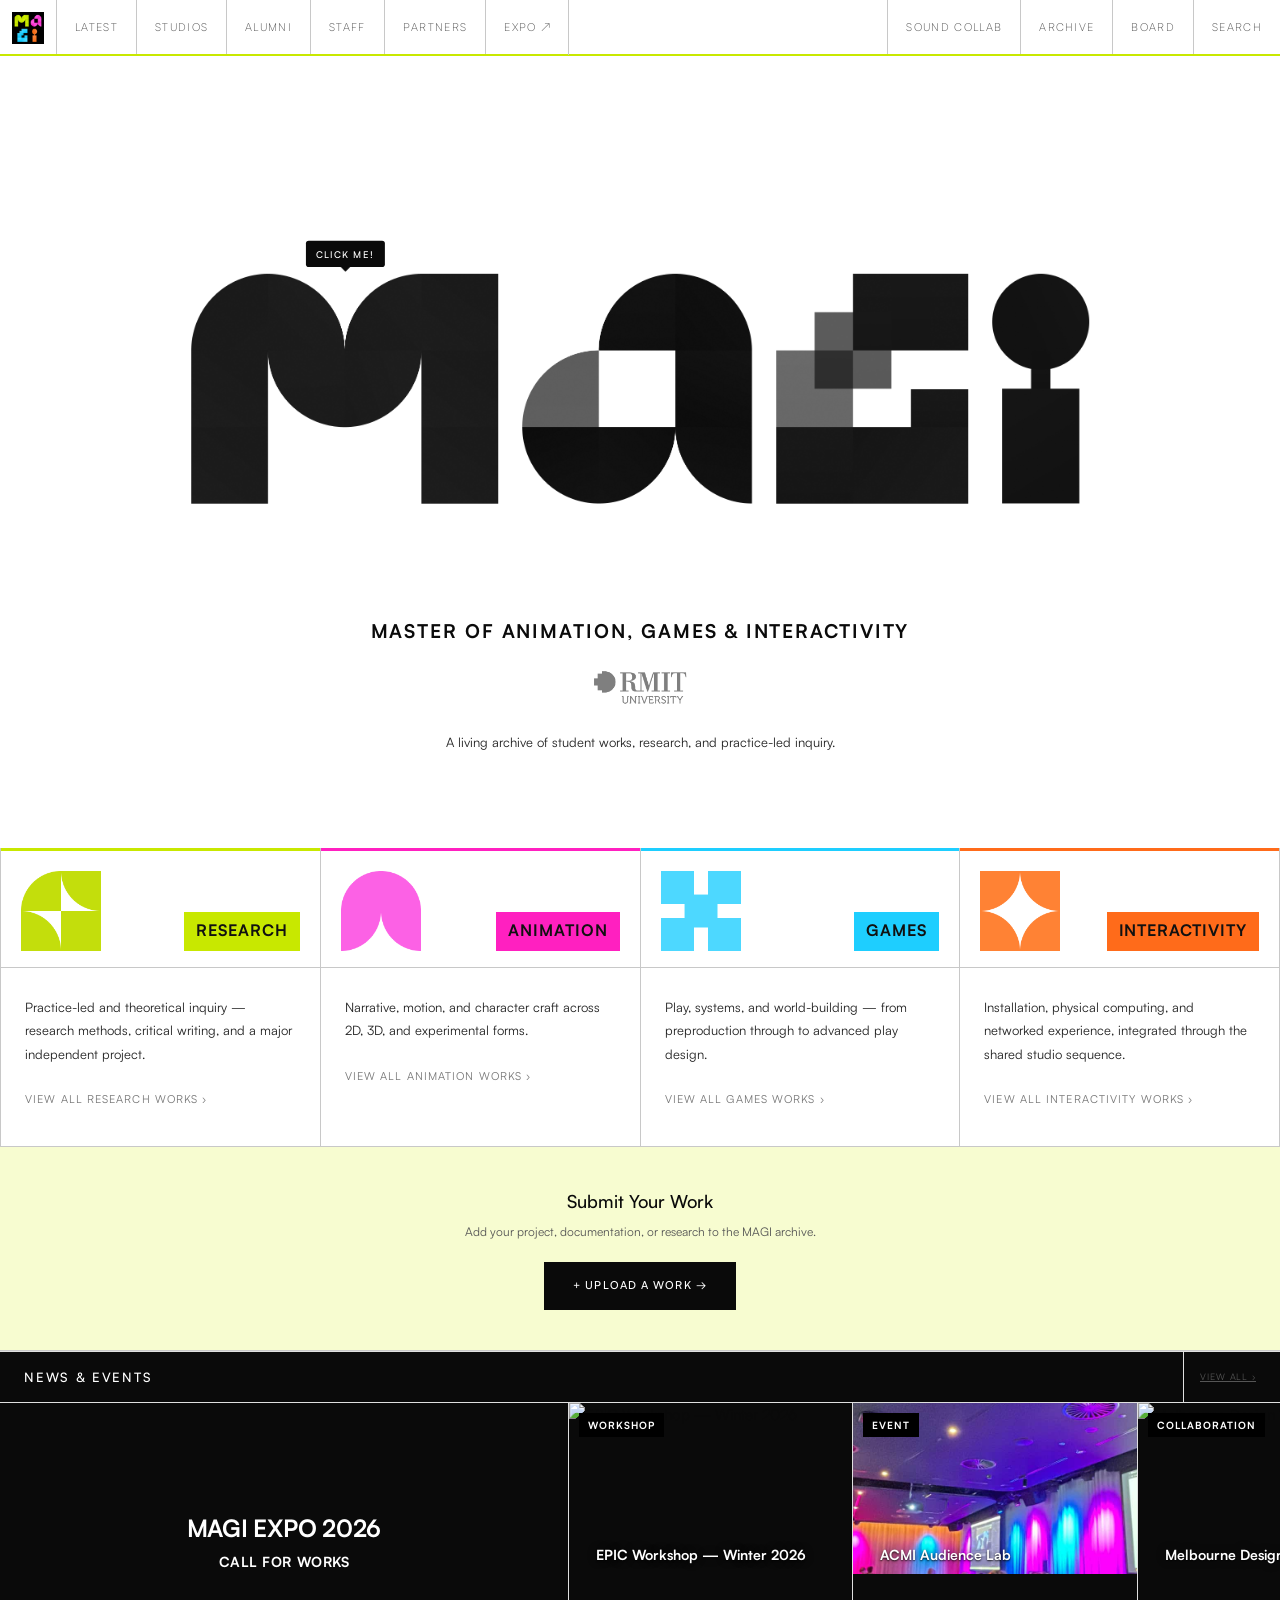
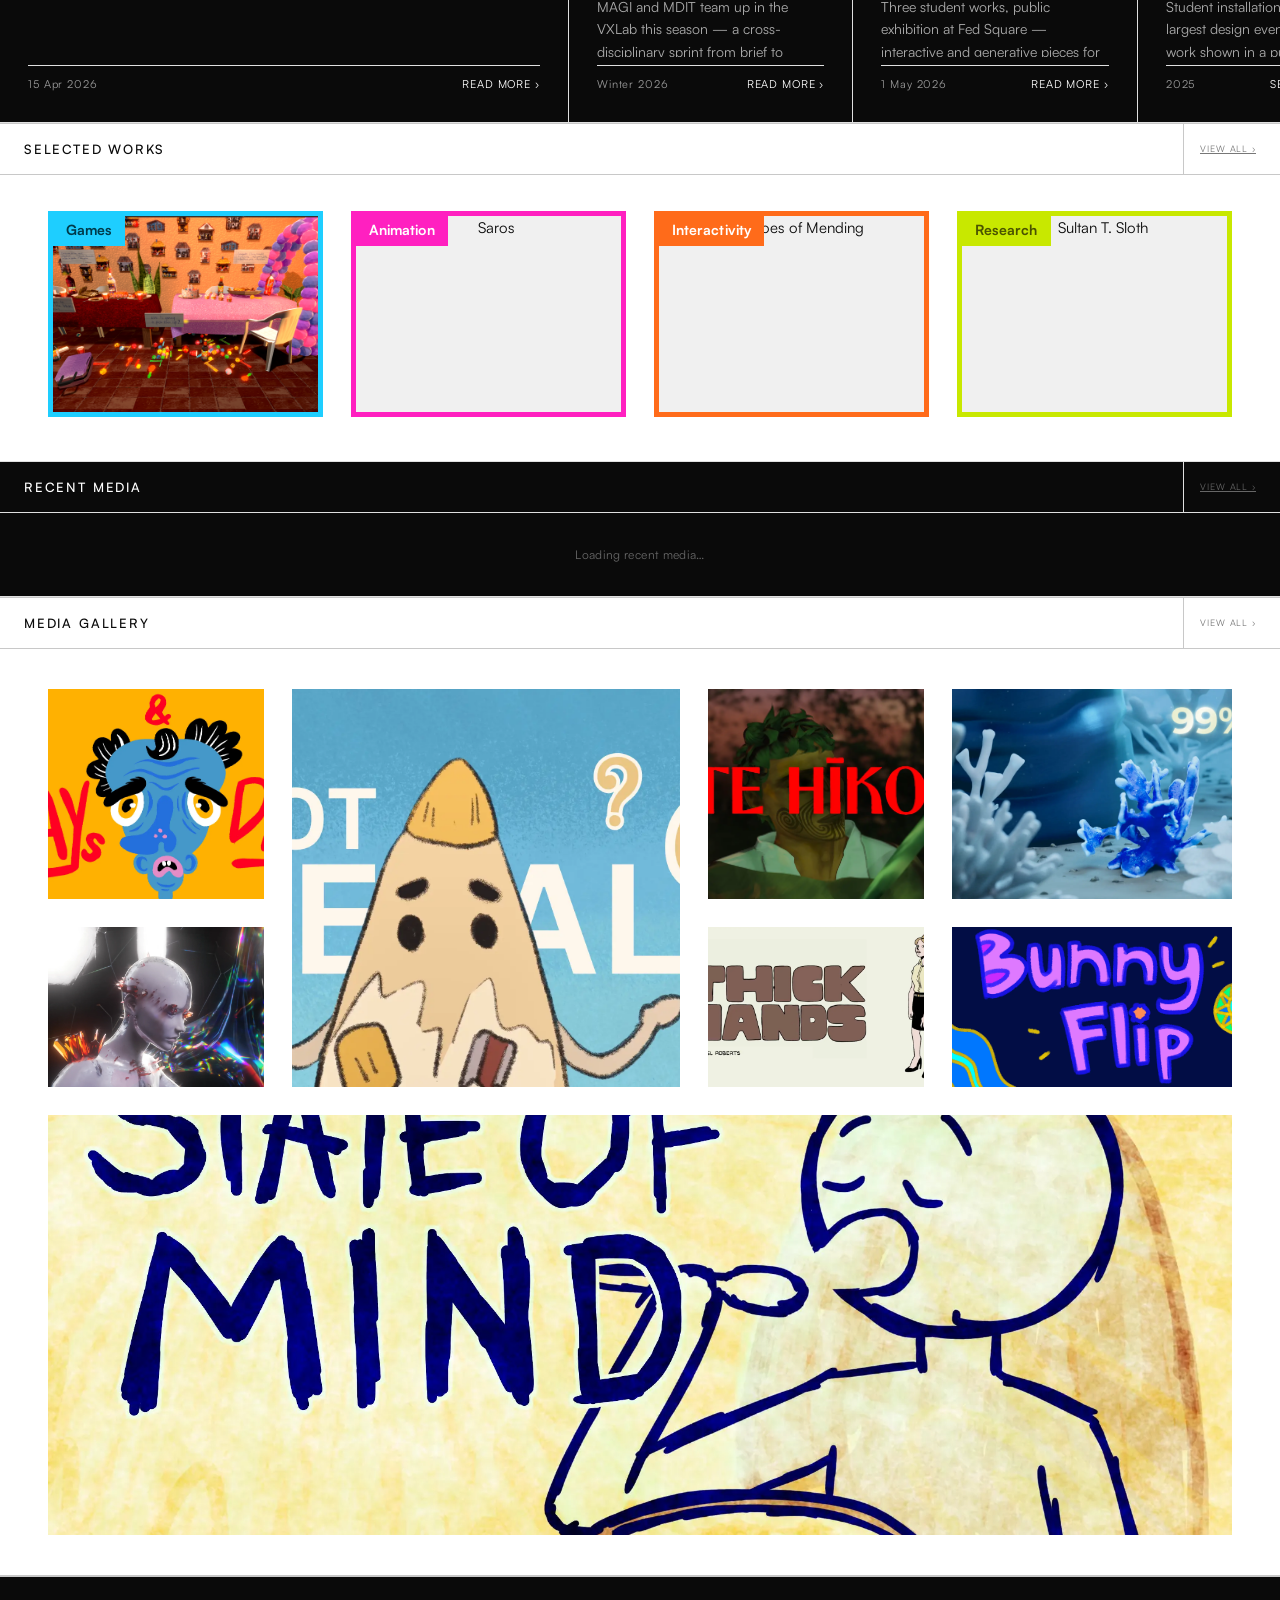
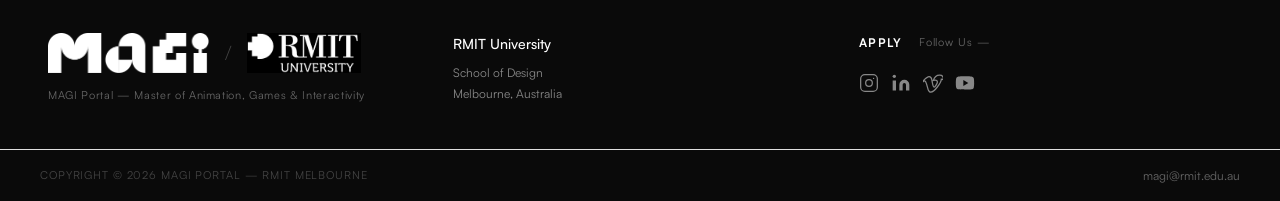
==== commit e929a0b2: "text" ====
--- a/index.html
+++ b/index.html
@@ -391,6 +391,7 @@
               <h3 class="sel-detail-name">Amber Stacey</h3>
               <p class="sel-detail-work"><em>Sultan T. Sloth</em> — video essay</p>
               <p class="sel-detail-bio">A hybrid animation solution for translating literary works from page to screen, combining stop motion and two-dimensional hand-drawn animation into a unique artistic language. This video essay explores the interplay between the two traditional techniques — an area of animation hybridity that remains largely under-researched — through the making of <em>Sultan T. Sloth</em>.</p>
+              <a class="sel-detail-link" href="https://amberstaceyfilm.com/magi-video-essay" target="_blank" rel="noopener">See more ↗</a>
             </div>
           </div>
         </div>
--- a/style.css
+++ b/style.css
@@ -628,6 +628,7 @@
 .news-thumb-title {
   display: block;
   font-size: 14px;
+  padding-left: 15px;
   font-weight: 700;
   line-height: 1.25;
   color: #fff;
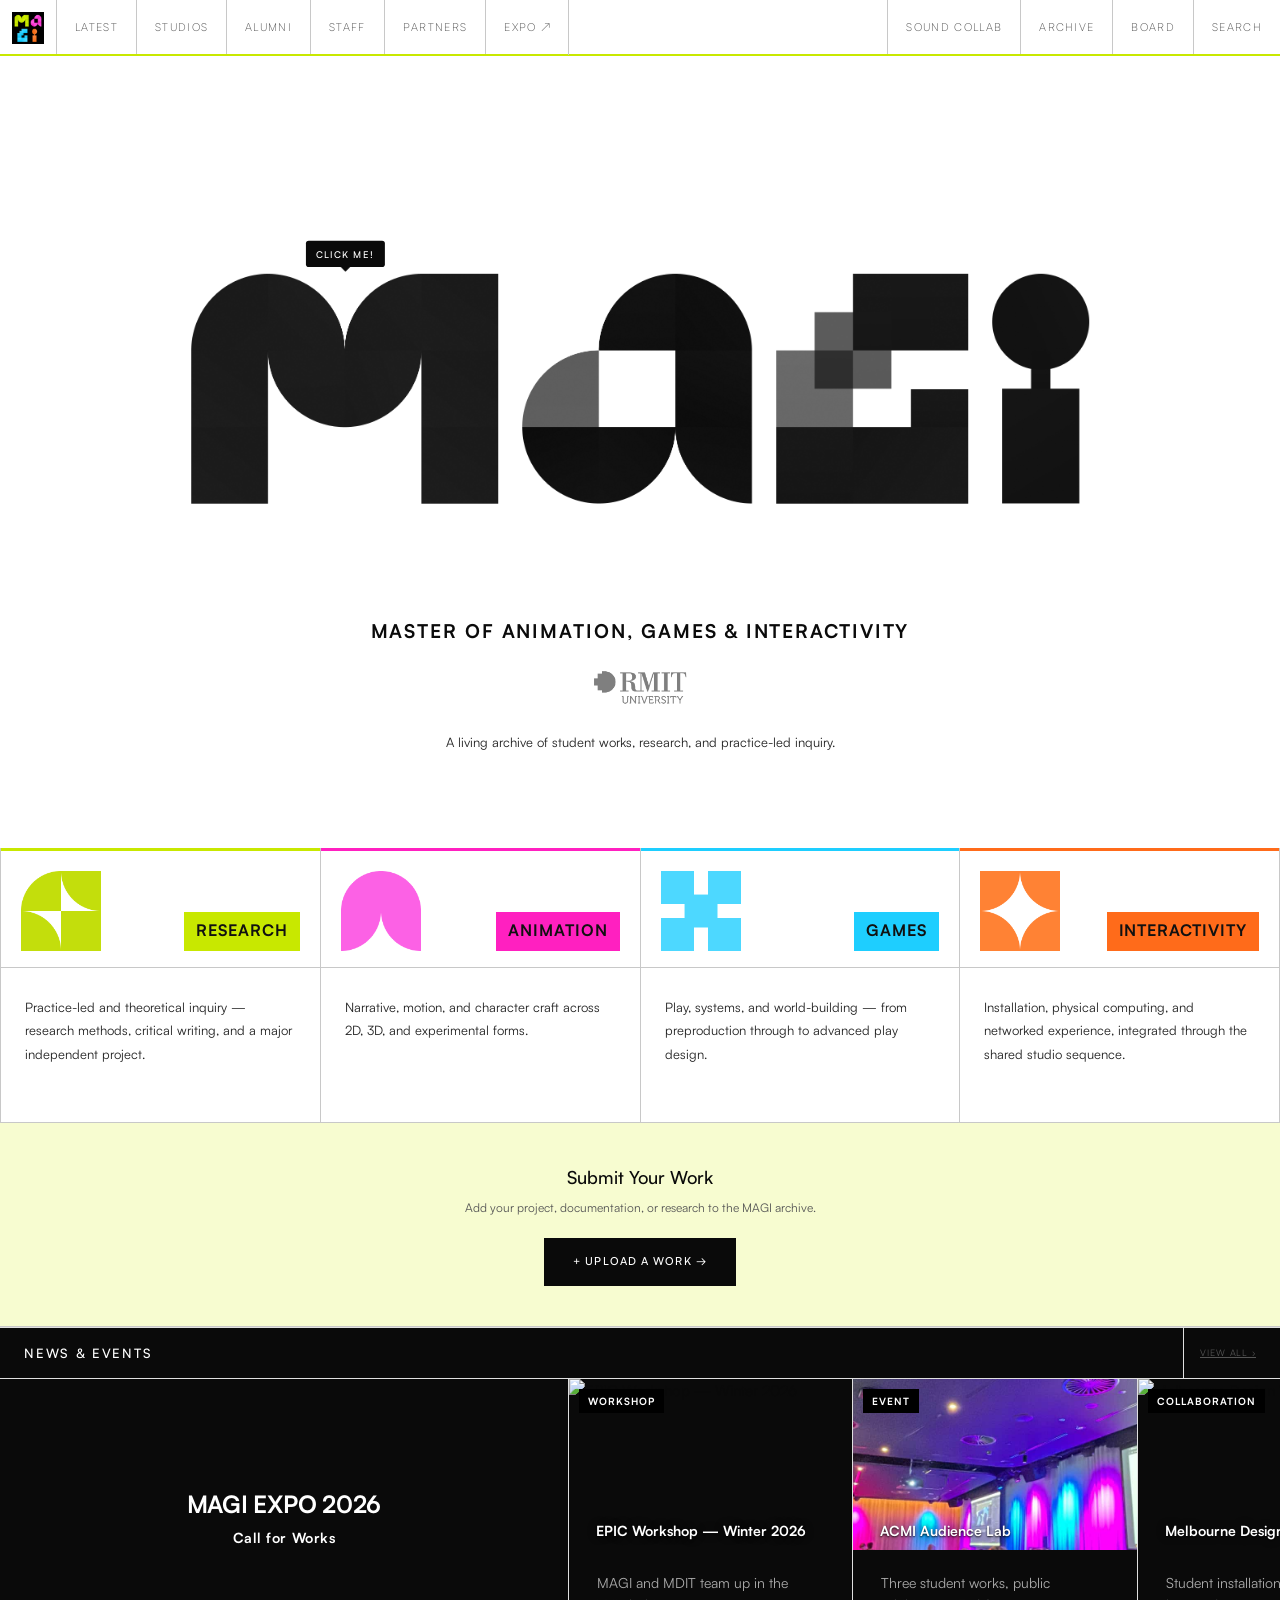
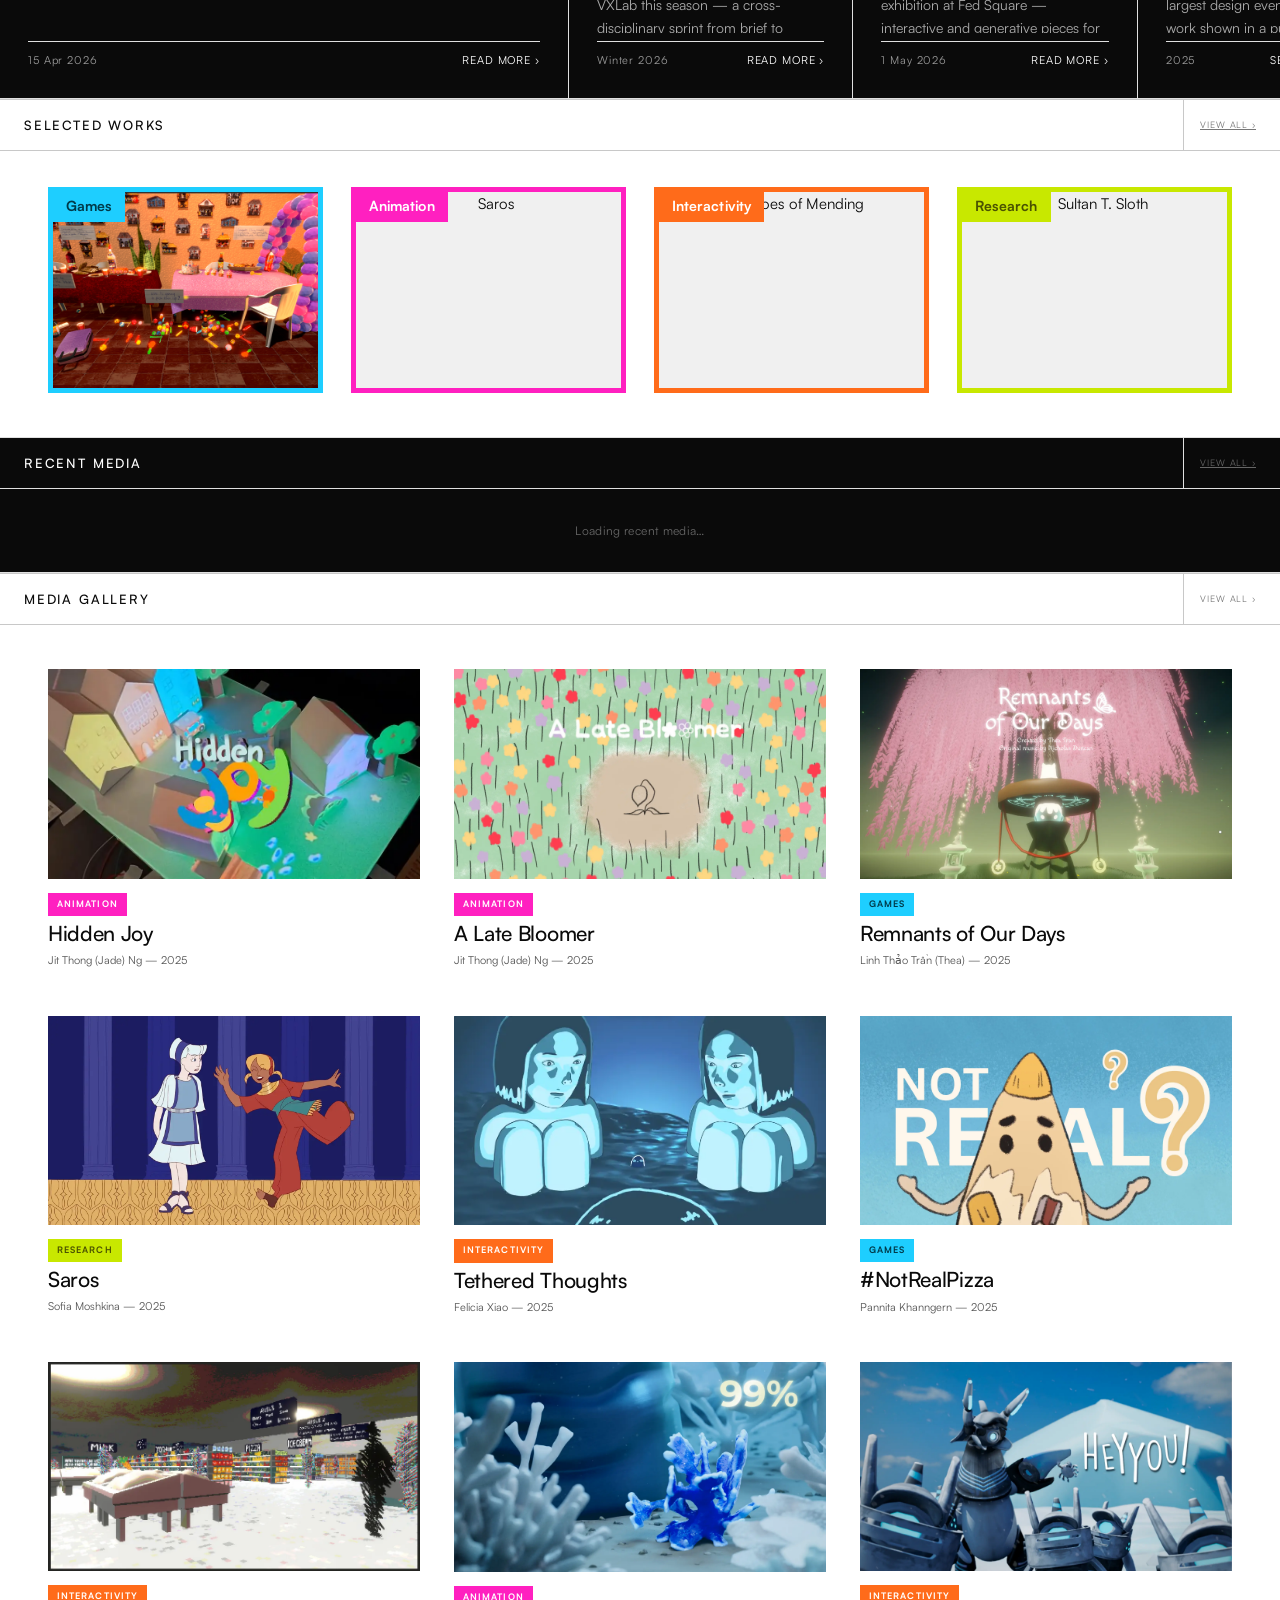
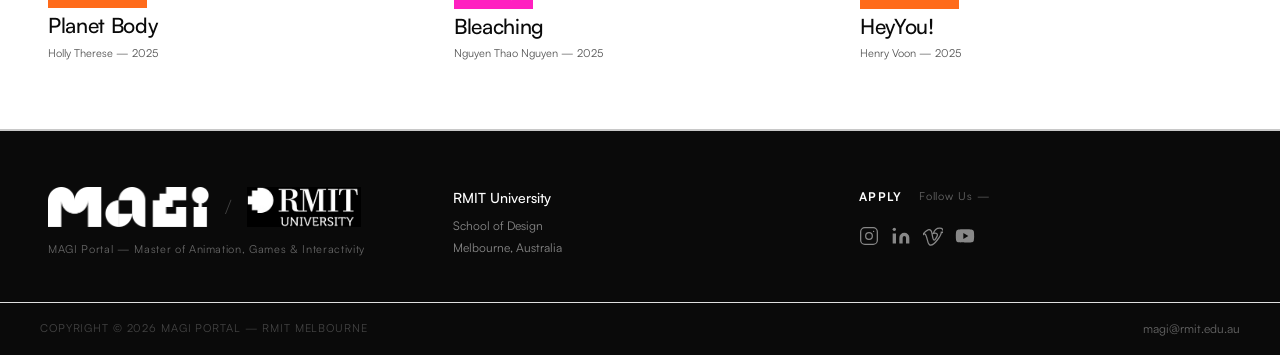
==== commit 9f82baf0: "media gallery" ====
--- a/index.html
+++ b/index.html
@@ -114,7 +114,6 @@
       </div>
       <div class="spec-inner">
         <div class="spec-desc">Practice-led and theoretical inquiry — research methods, critical writing, and a major independent project.</div>
-        <a class="spec-link" href="research.html">View all Research works ›</a>
       </div>
     </div>
 
@@ -126,7 +125,6 @@
       </div>
       <div class="spec-inner">
         <div class="spec-desc">Narrative, motion, and character craft across 2D, 3D, and experimental forms.</div>
-        <a class="spec-link" href="alumni.html">View all Animation works ›</a>
       </div>
     </div>
 
@@ -138,7 +136,6 @@
       </div>
       <div class="spec-inner">
         <div class="spec-desc">Play, systems, and world-building — from preproduction through to advanced play design.</div>
-        <a class="spec-link" href="alumni.html">View all Games works ›</a>
       </div>
     </div>
 
@@ -150,7 +147,6 @@
       </div>
       <div class="spec-inner">
         <div class="spec-desc">Installation, physical computing, and networked experience, integrated through the shared studio sequence.</div>
-        <a class="spec-link" href="alumni.html">View all Interactivity works ›</a>
       </div>
     </div>
 
--- a/style.css
+++ b/style.css
@@ -737,7 +737,7 @@
   font-size: 14px;
   font-weight: 700;
   letter-spacing: 0.04em;
-  text-transform: uppercase;
+ /* text-transform: uppercase; */
   color: #fff;
 }
 
@@ -839,94 +839,104 @@
 
 /* ── MEDIA GALLERY ───────────────────────────────── */
 
+/* Masonry via CSS multi-column. The previous version placed items into fixed
+   grid rows (210px / 160px / 420px) and used object-fit:cover to fill them,
+   which is what cropped the images. Here each item keeps its own natural
+   height instead, so nothing is ever cut off — the column flow does the
+   arranging, and the varying image heights are what stagger the columns.
+   Reading order runs down each column rather than across; that's fine for a
+   gallery whose contents are shuffled anyway. */
 .gallery-grid {
-  display: grid;
-  grid-template-columns: 1fr 1.8fr 1fr 1.3fr;
-  grid-template-rows: 210px 160px 420px;
+  columns: 3;
+  column-gap: 34px;
   border-bottom: 1px solid var(--line);
-  gap: 28px;
-  padding: 40px 48px;
+  padding: 44px 48px 20px;
   background: var(--white);
 }
 
-/* explicit placement for editorial layout */
-.gallery-grid .gallery-item:nth-child(1) { grid-column: 1; grid-row: 1; }
-.gallery-grid .gallery-item:nth-child(2) { grid-column: 2; grid-row: 1 / 3; }
-.gallery-grid .gallery-item:nth-child(3) { grid-column: 3; grid-row: 1; }
-.gallery-grid .gallery-item:nth-child(4) { grid-column: 4; grid-row: 1; }
-.gallery-grid .gallery-item:nth-child(5) { grid-column: 1; grid-row: 2; }
-.gallery-grid .gallery-item:nth-child(6) { grid-column: 3; grid-row: 2; }
-.gallery-grid .gallery-item:nth-child(7) { grid-column: 4; grid-row: 2; }
-.gallery-grid .gallery-item:nth-child(8) { grid-column: 1 / -1; grid-row: 3; }
-
+/* Each tile is an <a> to the work's portfolio (opens in a new tab), so the
+   inherited link styling is reset back to the page's own type colours. */
 .gallery-item {
-  position: relative;
+  /* Keeps an item's picture and its caption together — without this, a column
+     break can land between the image and the title that belongs to it. */
+  break-inside: avoid;
+  page-break-inside: avoid;    /* older Firefox */
+  display: inline-block;       /* stops margins collapsing across columns */
+  vertical-align: top;         /* no baseline gap under each tile */
+  width: 100%;
+  margin-bottom: 46px;
+  text-decoration: none;
+  color: inherit;
+}
+/* Only linked tiles get the pointer — a work with no portfolio on file
+   renders as an href-less anchor, which shouldn't look clickable. */
+.gallery-item[href] { cursor: pointer; }
+
+/* The image's own box: clips the hover zoom without cropping the image
+   itself, since the box takes its height from the picture. */
+.gallery-item-media {
   overflow: hidden;
-  cursor: pointer;
-  background: #f0f0f0;
+  background: var(--bg-hover);
 }
 
 .gallery-item img {
   width: 100%;
-  height: 100%;
-  object-fit: cover;
-  object-position: center center;
+  height: auto;                /* natural aspect ratio — never cropped */
   display: block;
-  transition: transform 0.4s ease, opacity 0.8s ease;
-}
-
-.gallery-item:hover img { transform: scale(1.03); }
-
-.gallery-overlay {
-  position: absolute;
-  inset: 0;
-  display: flex;
-  flex-direction: column;
-  justify-content: flex-end;
-  padding: 16px;
-  background: linear-gradient(
-    to top,
-    rgba(0, 0, 0, 0.72) 0%,
-    rgba(0, 0, 0, 0.2)  50%,
-    transparent         100%
-  );
-  opacity: 0;
-  transition: opacity 0.25s ease;
-}
-
-.gallery-item:hover .gallery-overlay { opacity: 1; }
+  transition: transform 0.5s cubic-bezier(0.22, 1, 0.36, 1), opacity 0.8s ease;
+}
+
+/* Hover response only where there's actually somewhere to go. */
+.gallery-item[href]:hover img,
+.gallery-item[href]:focus-visible img { transform: scale(1.035); }
+
+/* These are links now, so they need a visible keyboard focus ring. */
+.gallery-item[href]:focus-visible {
+  outline: 2px solid var(--black);
+  outline-offset: 4px;
+}
+
+/* ── Caption, below the image (not an overlay) ── */
+
+/* Each tile carries its specialisation's colour as --chip-* , set from the
+   data-spec attribute JS writes on it. Same four colours and the same ink
+   pairings used by the specialisation panels, staff tags and Selected Works
+   badges, so a category reads identically wherever it appears on the site.
+   The fallback keeps an unrecognised label legible rather than invisible. */
+.gallery-item[data-spec="research"]      { --chip-bg: var(--col-research);      --chip-ink: #4a5200; }
+.gallery-item[data-spec="animation"]     { --chip-bg: var(--col-animation);     --chip-ink: #fff;    }
+.gallery-item[data-spec="games"]         { --chip-bg: var(--col-games);         --chip-ink: #003a4a; }
+.gallery-item[data-spec="interactivity"] { --chip-bg: var(--col-interactivity); --chip-ink: #fff;    }
 
 .gallery-item-label {
+  display: inline-block;
   font-size: 9px;
-  letter-spacing: 0.14em;
+  font-weight: 700;
+  letter-spacing: 0.12em;
   text-transform: uppercase;
-  color: rgba(255, 255, 255, 0.65);
-  margin-bottom: 5px;
-  transform: translateY(6px);
-  transition: transform 0.25s ease;
+  padding: 4px 9px 5px;
+  margin-top: 14px;
+  background: var(--chip-bg, var(--bg-hover));
+  color: var(--chip-ink, var(--dim));
 }
 
 .gallery-item-title {
-  font-size: 13px;
+  font-size: 21px;
   font-weight: 500;
-  color: #fff;
-  line-height: 1.3;
-  margin-bottom: 4px;
-  transform: translateY(6px);
-  transition: transform 0.25s ease 0.03s;
-}
+  letter-spacing: -0.015em;
+  line-height: 1.2;
+  color: var(--black);
+  margin-top: 5px;
+  transition: opacity 0.2s ease;
+}
+
+.gallery-item[href]:hover .gallery-item-title,
+.gallery-item[href]:focus-visible .gallery-item-title { opacity: 0.55; }
 
 .gallery-item-student {
-  font-size: 10px;
-  color: rgba(255, 255, 255, 0.55);
-  transform: translateY(6px);
-  transition: transform 0.25s ease 0.06s;
-}
-
-.gallery-item:hover .gallery-item-label,
-.gallery-item:hover .gallery-item-title,
-.gallery-item:hover .gallery-item-student {
-  transform: translateY(0);
+  font-size: 11px;
+  color: var(--muted);
+  margin-top: 6px;
 }
 
 /* ── STAT ──────────────────────────────────────────── */
@@ -1440,18 +1450,6 @@
 .spec-work-title   { font-size: 12px; color: var(--black); }
 .spec-work-student { font-size: 11px; color: var(--secondary); white-space: nowrap; }
 .spec-work-year    { font-size: 11px; color: var(--dim); white-space: nowrap; }
-
-.spec-link {
-  font-size: 11px;
-  letter-spacing: 0.1em;
-  text-transform: uppercase;
-  color: var(--dim);
-  text-decoration: none;
-  cursor: pointer;
-  transition: color 0.15s;
-}
-
-.spec-link:hover { color: var(--black); }
 
 /* ── PANEL HIGHLIGHT STATES ──────────────────────── */
 
@@ -2827,8 +2825,7 @@
     background: var(--bg-hover);
   }
   .spec-mreveal.show { display: block; }
-  .spec-mreveal .spec-desc { font-size: 13px; color: var(--secondary); line-height: 1.6; margin-bottom: 14px; }
-  .spec-mreveal .spec-link { font-size: 11px; }
+  .spec-mreveal .spec-desc { font-size: 13px; color: var(--secondary); line-height: 1.6; }
 
   /* ── UPLOAD CTA ─────────────────────────────────────
      Drops below News & Events here, and drops its voice with it: the pale
@@ -2931,14 +2928,18 @@
   .rec-compact-panel-inner { padding: 6px 18px 20px 18px; }
 
   /* ── GALLERY ──────────────────────────────────────── */
+  /* Two columns instead of three. No aspect-ratio override here — forcing one
+     would crop the images again, which is the thing this layout exists to
+     avoid; heights stay natural at every width. */
   .gallery-grid {
-    grid-template-columns: 1fr 1fr;
-    grid-template-rows: none;
-    grid-auto-rows: auto;
-    gap: 14px;
-    padding: 24px;
+    columns: 2;
+    column-gap: 16px;
+    padding: 24px 24px 4px;
   }
-  .gallery-grid .gallery-item { grid-column: auto !important; grid-row: auto !important; aspect-ratio: 1 / 1; }
+  .gallery-item { margin-bottom: 26px; }
+  .gallery-item-label { font-size: 9px; margin-top: 11px; }
+  .gallery-item-title { font-size: 15px; margin-top: 4px; }
+  .gallery-item-student { font-size: 10px; margin-top: 4px; }
 
   /* ── FOOTER ───────────────────────────────────────── */
   .footer-top { grid-template-columns: 1fr; padding: 40px 24px 32px; gap: 28px; }
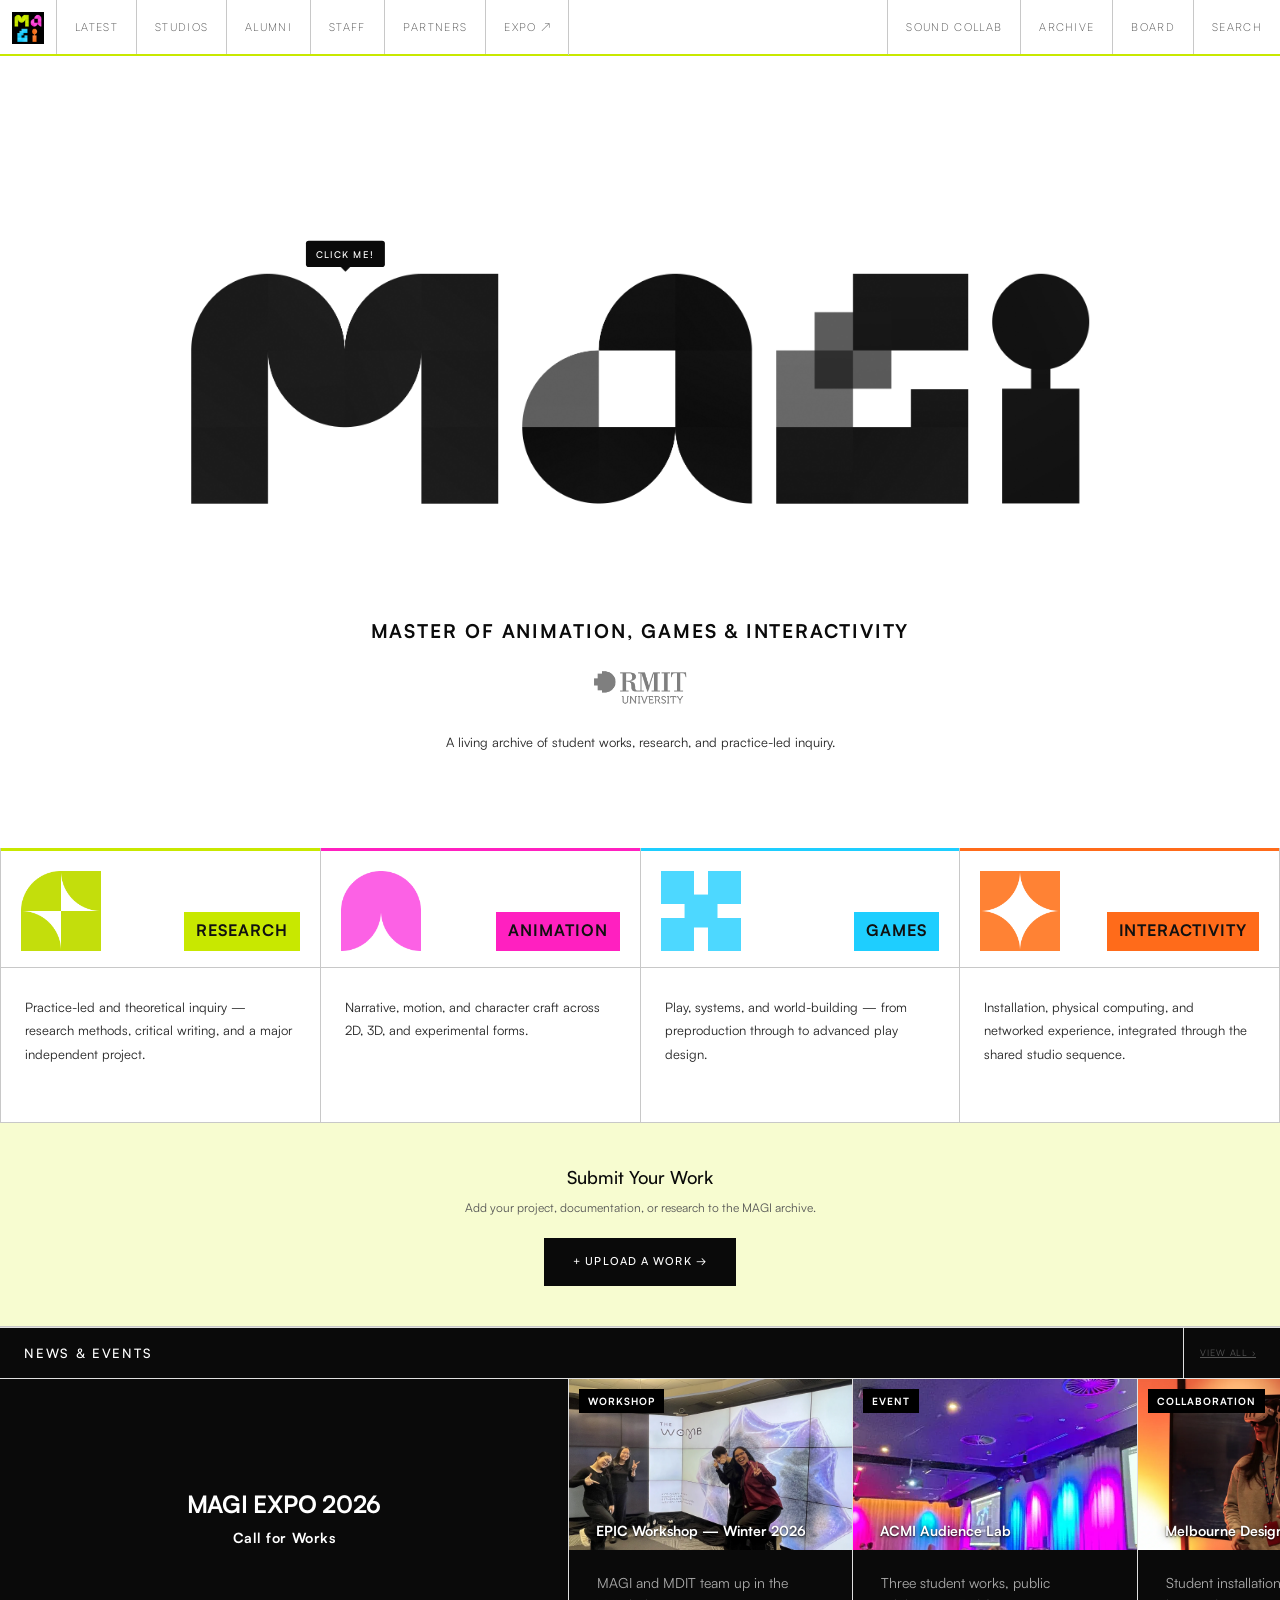
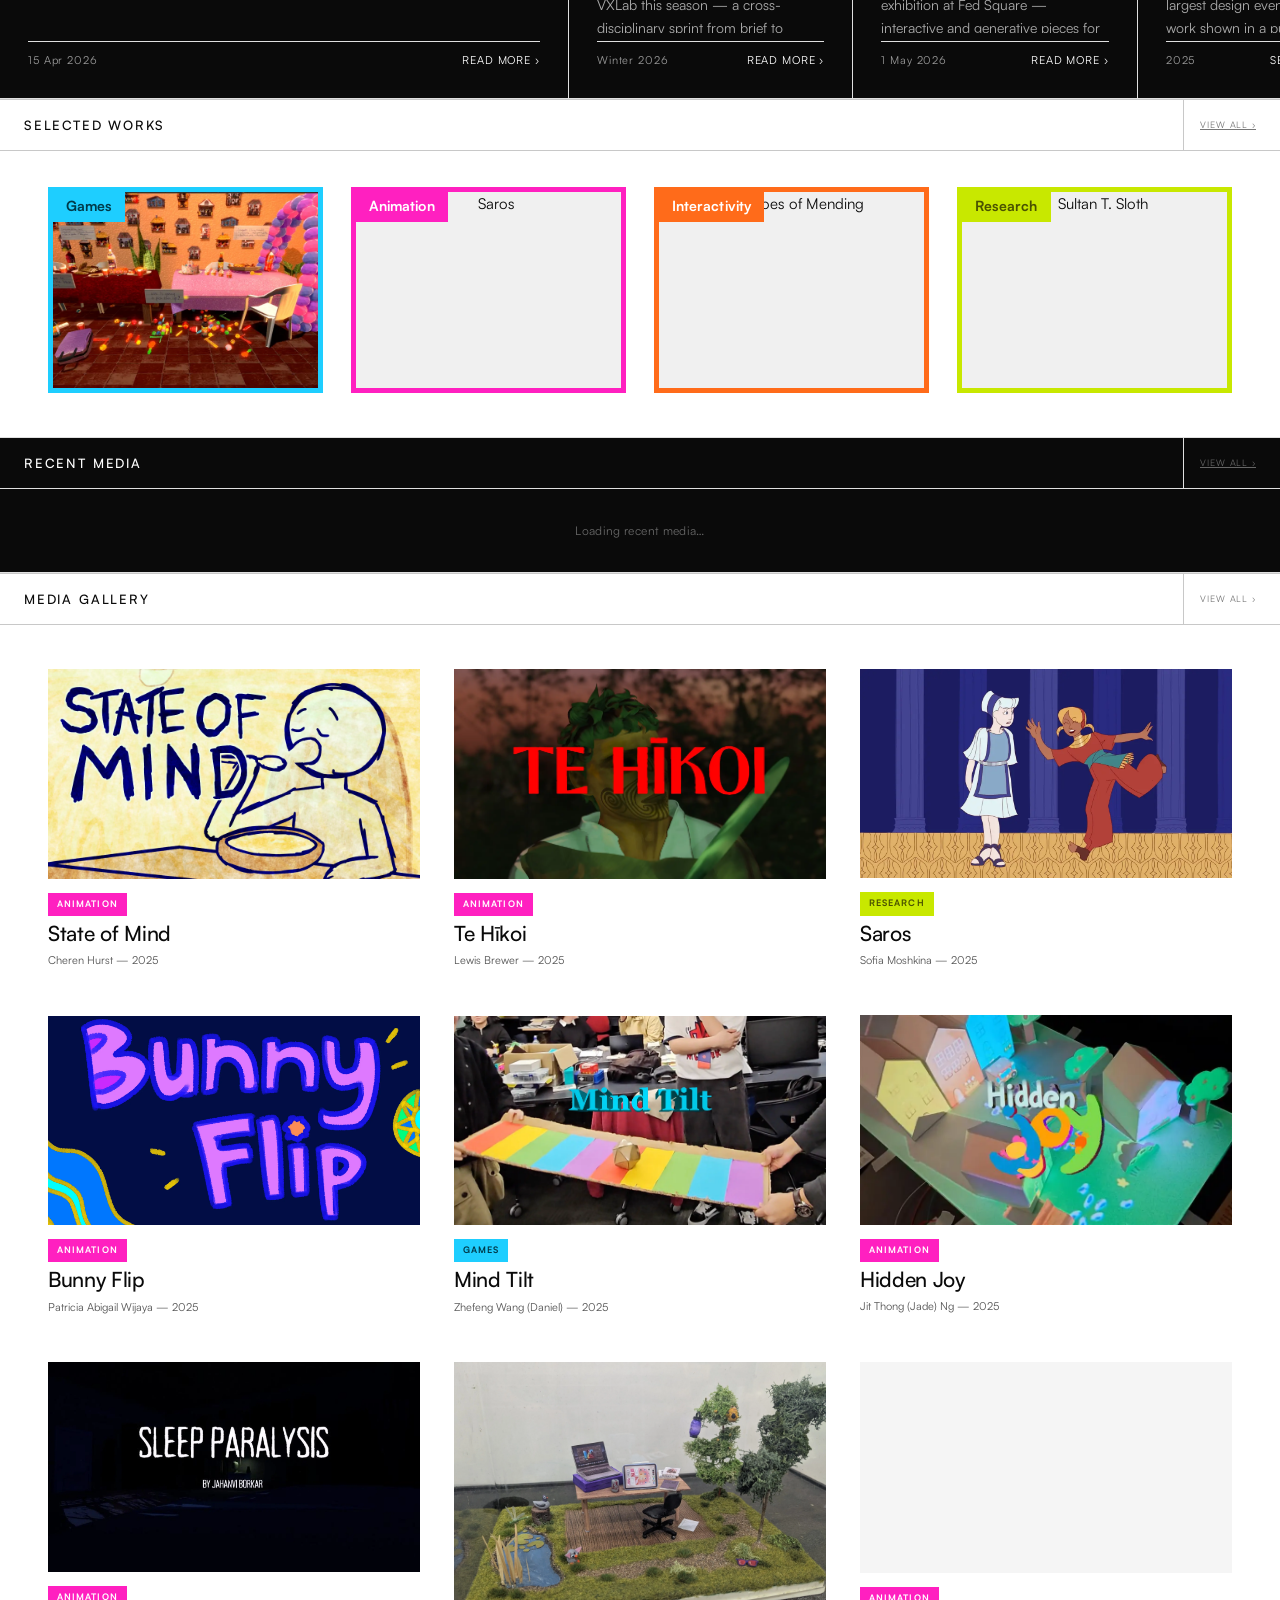
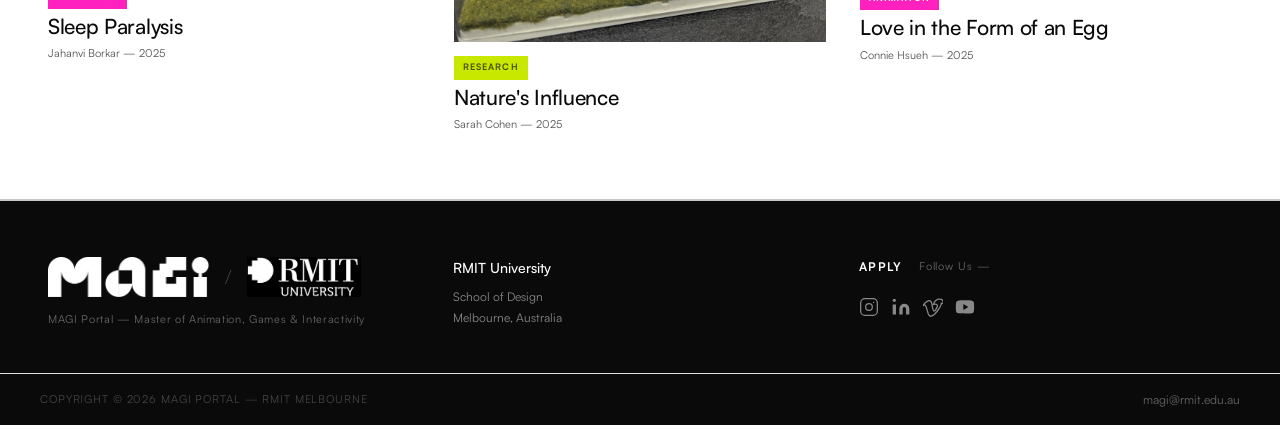
==== commit a6a7d30e: "webp" ====
--- a/index.html
+++ b/index.html
@@ -220,7 +220,7 @@
 
       <div class="news-card">
         <div class="news-thumb">
-          <img src="media/events/EPIC/thewomb.png" alt="EPIC Workshop — Winter 2026" />
+          <img src="media/events/EPIC/thewomb.webp" alt="EPIC Workshop — Winter 2026" />
           <span class="news-thumb-tag">Workshop</span>
           <div class="news-thumb-titlewrap"><span class="news-thumb-title">EPIC Workshop — Winter 2026</span></div>
         </div>
@@ -230,7 +230,7 @@
 
       <div class="news-card">
         <div class="news-thumb news-thumb-rotated">
-          <img src="media/events/acmi-audience-lab.png" alt="ACMI Audience Lab" />
+          <img src="media/events/acmi-audience-lab.webp" alt="ACMI Audience Lab" />
           <span class="news-thumb-tag">Event</span>
           <div class="news-thumb-titlewrap"><span class="news-thumb-title">ACMI Audience Lab</span></div>
         </div>
@@ -240,7 +240,7 @@
 
       <div class="news-card">
         <div class="news-thumb">
-          <img src="media/events/mdw1.JPG" alt="Melbourne Design Week — MAGI" />
+          <img src="media/events/mdw1.webp" alt="Melbourne Design Week — MAGI" />
           <span class="news-thumb-tag">Collaboration</span>
           <div class="news-thumb-titlewrap"><span class="news-thumb-title">Melbourne Design Week x MAGI</span></div>
         </div>
@@ -265,7 +265,7 @@
       <button class="sel-card sel-card-btn" type="button" id="work-au" data-spec="games" style="--frame:var(--col-games);--frame-text:#003a4a" aria-expanded="false" aria-controls="sel-detail-au">
         <div class="sel-thumb">
           <span class="sel-badge">Games</span>
-          <img src="media/events/ACMI/capicu1.png" alt="Capicú" />
+          <img src="media/events/ACMI/capicu1.webp" alt="Capicú" />
           <div class="sel-overlay">
             <span class="sel-title">Capicú</span>
             <span class="sel-student">Esthefania Morantes · 2026</span>
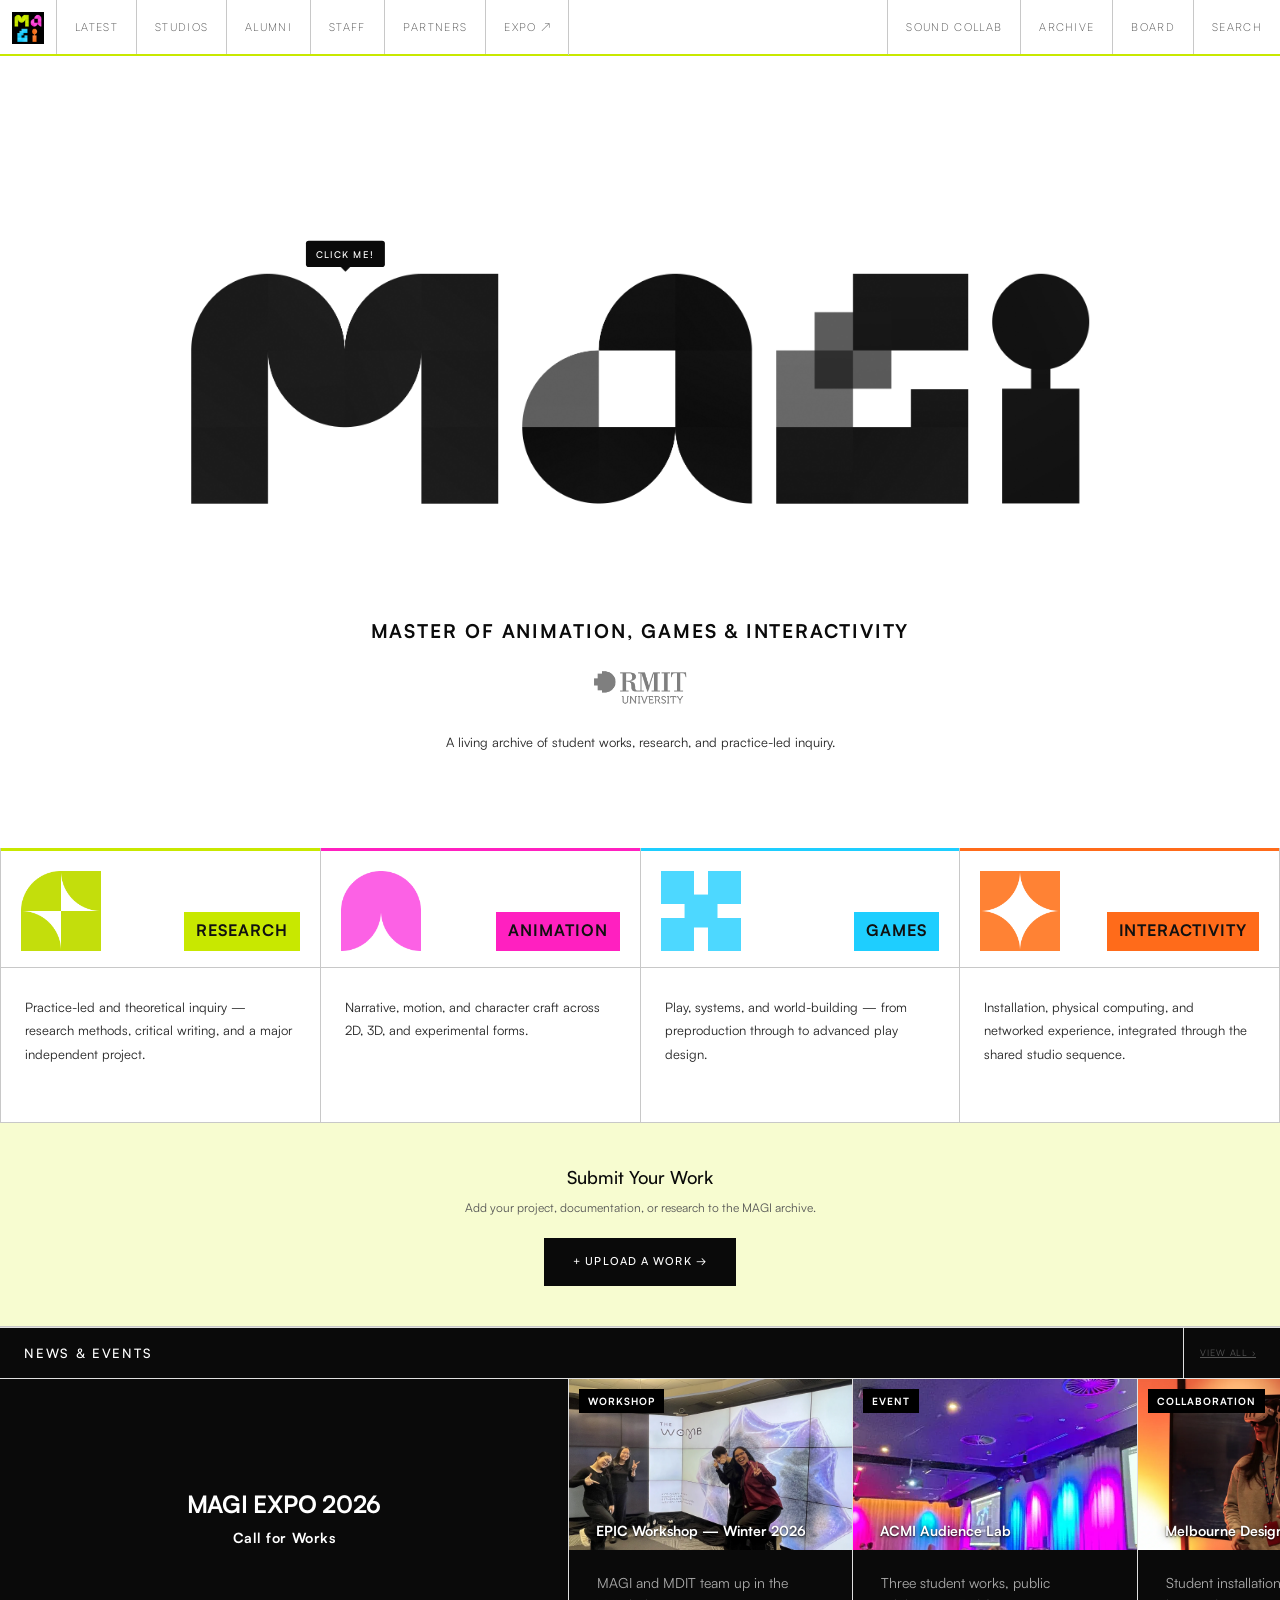
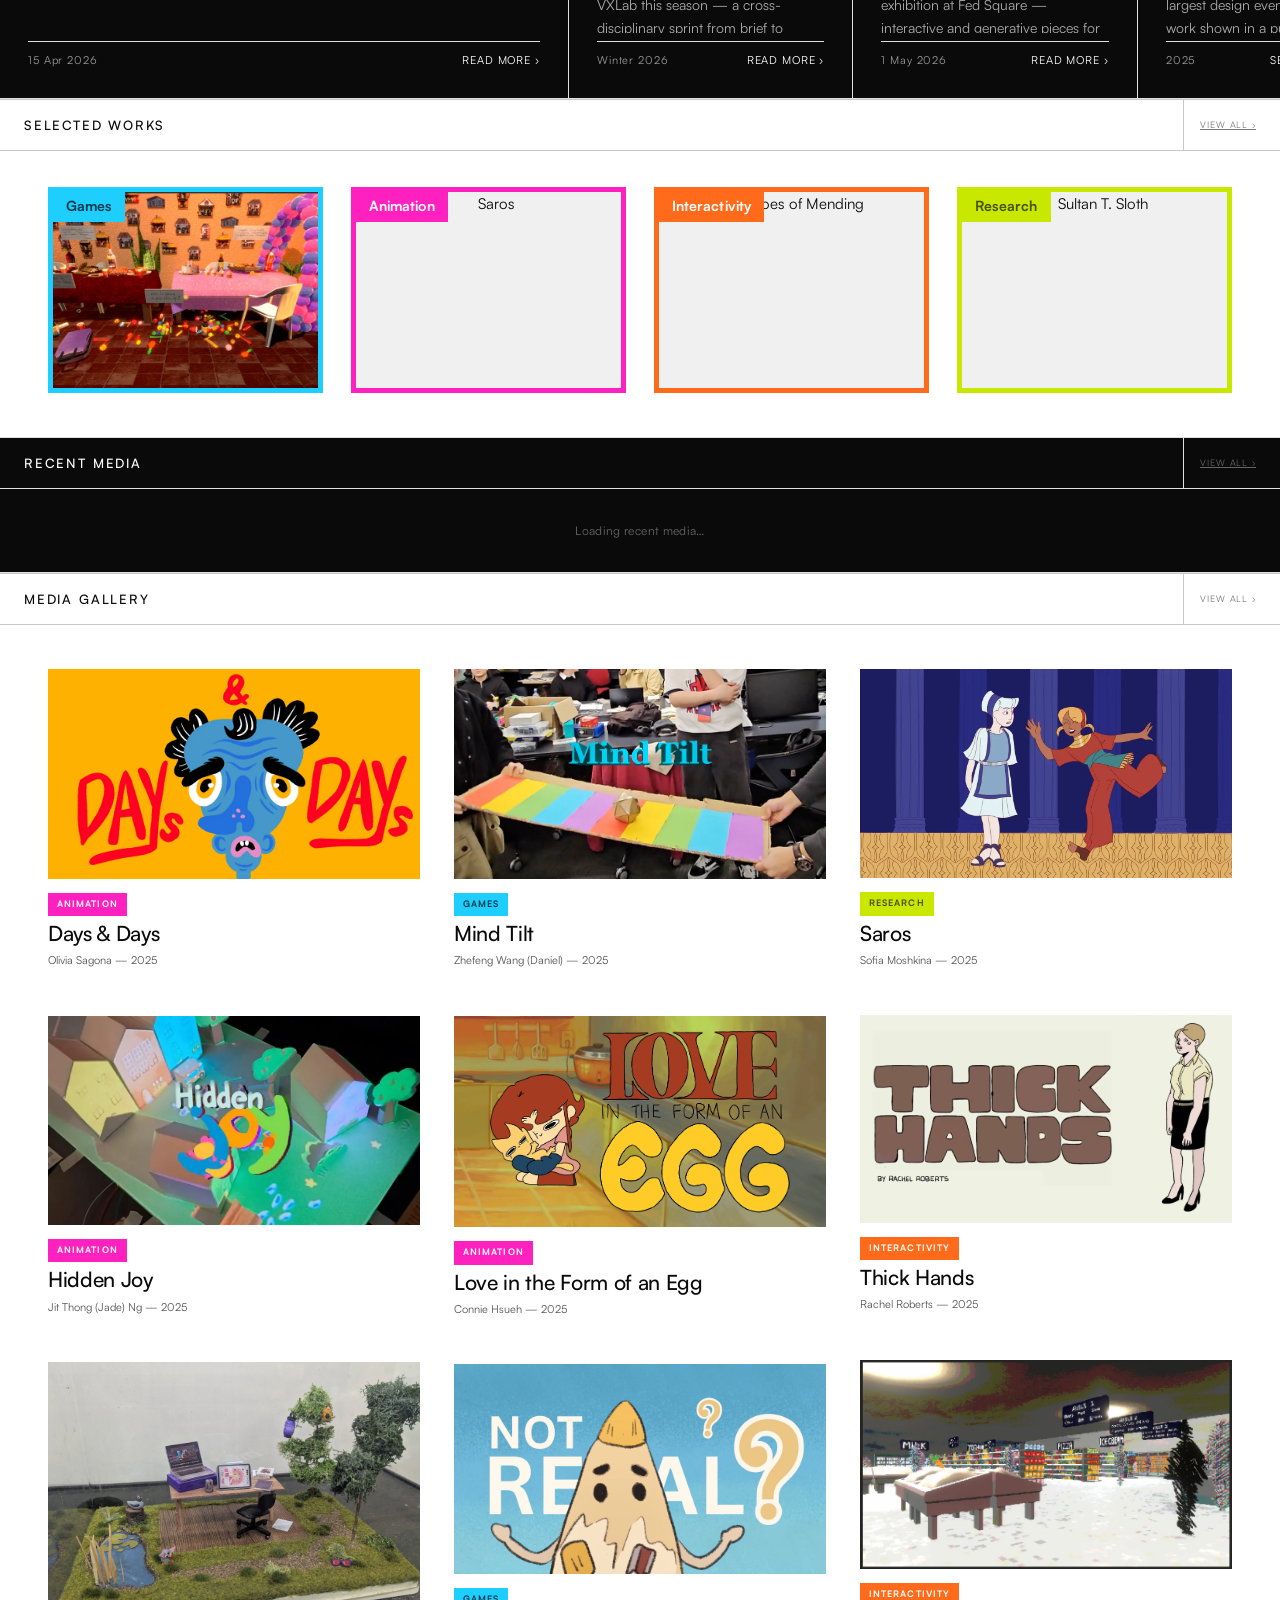
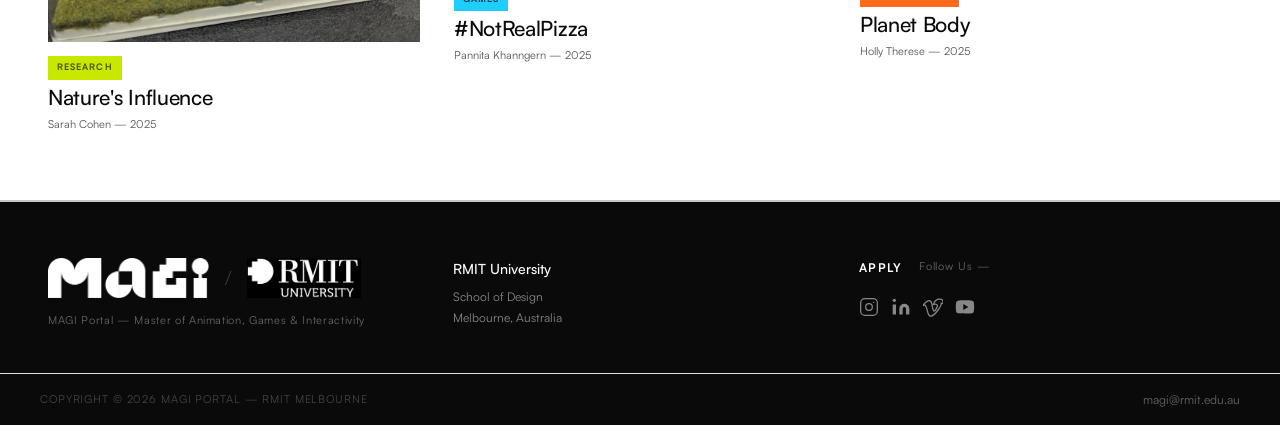
==== commit 4d0e0691: "final github" ====
--- a/index.html
+++ b/index.html
@@ -14,18 +14,18 @@
 
   <!-- ── NAV ──────────────────────────────────────── -->
   <nav class="nav" id="site-nav">
-    <a class="nav-wordmark" href="index.html" aria-label="MAGI Portal — Home">
+    <a class="nav-wordmark" href="/" aria-label="MAGI Portal — Home">
       <img class="nav-wordmark-icon" src="logo/MAGI_favicon.png" alt="MAGI" />
     </a>
     <button class="nav-toggle" id="nav-toggle" aria-label="Menu" aria-expanded="false" aria-controls="site-nav">
       <span></span><span></span><span></span>
     </button>
     <div class="nav-links">
-      <a class="nav-link" href="latest.html">Latest</a>
-      <a class="nav-link" href="studios.html">Studios</a>
-      <a class="nav-link" href="alumni.html">Alumni</a>
-      <a class="nav-link" href="staff.html">Staff</a>
-      <a class="nav-link" href="sponsors.html">Partners</a>
+      <a class="nav-link" href="latest">Latest</a>
+      <a class="nav-link" href="studios">Studios</a>
+      <a class="nav-link" href="alumni">Alumni</a>
+      <a class="nav-link" href="staff">Staff</a>
+      <a class="nav-link" href="sponsors">Partners</a>
       <div class="nav-expo">
         <a class="nav-link nav-expo-link" href="https://magiexpo2025.com/" target="_blank" rel="noopener">EXPO ↗</a>
         <span class="nav-expo-accent" aria-hidden="true"></span>
@@ -43,9 +43,9 @@
       </div>
     </div>
     <div class="nav-right">
-      <a class="nav-link" href="soundcollab.html">Sound Collab</a>
-      <a class="nav-link" href="research.html">Archive</a>
-      <a class="nav-link" href="studio.html">Board</a>
+      <a class="nav-link" href="soundcollab">Sound Collab</a>
+      <a class="nav-link" href="archive">Archive</a>
+      <a class="nav-link" href="board">Board</a>
     </div>
     <!-- Sits outside .nav-right so the mobile hamburger doesn't swallow it —
          on mobile it's ordered up next to the toggle (see style.css). -->
@@ -162,7 +162,7 @@
         <div class="upload-title">Submit Your Work</div>
         <div class="upload-desc">Add your project, documentation, or research to the MAGI archive.</div>
       </div>
-      <a class="upload-btn" href="research.html#upload">+ Upload a Work →</a>
+      <a class="upload-btn" href="archive#upload">+ Upload a Work →</a>
     </div>
   </section>
 
@@ -170,8 +170,8 @@
   <section id="news">
 
     <div class="bar">
-      <a class="bar-title bar-title-link" href="latest.html">News &amp; Events</a>
-      <div class="bar-right"><a class="bar-link" href="latest.html">View All ›</a></div>
+      <a class="bar-title bar-title-link" href="latest">News &amp; Events</a>
+      <div class="bar-right"><a class="bar-link" href="latest">View All ›</a></div>
     </div>
 
     <div class="news-grid">
@@ -225,7 +225,7 @@
           <div class="news-thumb-titlewrap"><span class="news-thumb-title">EPIC Workshop — Winter 2026</span></div>
         </div>
         <div class="news-desc">MAGI and MDIT team up in the VXLab this season — a cross-disciplinary sprint from brief to working prototype.</div>
-        <div class="news-meta"><span class="news-date">Winter 2026</span><a class="news-link" href="latest.html#epic">Read more ›</a></div>
+        <div class="news-meta"><span class="news-date">Winter 2026</span><a class="news-link" href="latest#epic">Read more ›</a></div>
       </div>
 
       <div class="news-card">
@@ -235,7 +235,7 @@
           <div class="news-thumb-titlewrap"><span class="news-thumb-title">ACMI Audience Lab</span></div>
         </div>
         <div class="news-desc">Three student works, public exhibition at Fed Square — interactive and generative pieces for a general audience.</div>
-        <div class="news-meta"><span class="news-date">1 May 2026</span><a class="news-link" href="latest.html#acmi">Read more ›</a></div>
+        <div class="news-meta"><span class="news-date">1 May 2026</span><a class="news-link" href="latest#acmi">Read more ›</a></div>
       </div>
 
       <div class="news-card">
@@ -245,10 +245,15 @@
           <div class="news-thumb-titlewrap"><span class="news-thumb-title">Melbourne Design Week x MAGI</span></div>
         </div>
         <div class="news-desc">Student installations at Australia's largest design event — practice-led work shown in a public setting.</div>
-        <div class="news-meta"><span class="news-date">2025</span><a class="news-link" href="sponsors.html">See our partners ›</a></div>
-      </div>
-
-    </div>
+        <div class="news-meta"><span class="news-date">2025</span><a class="news-link" href="sponsors">See our partners ›</a></div>
+      </div>
+
+    </div>
+
+    <!-- Swipe hint — mobile only (CSS-hidden on desktop, where the four cards
+         already sit in one visible grid). Dots are built + tracked by the
+         script below; one per card, the active one following the scroller. -->
+    <div class="news-dots" id="news-dots" aria-hidden="true"></div>
 
   </section>
 
@@ -256,8 +261,8 @@
   <section id="archive">
 
     <div class="bar">
-      <a class="bar-title bar-title-link" href="alumni.html">Selected Works</a>
-      <div class="bar-right"><a class="bar-link" href="alumni.html">View All ›</a></div>
+      <a class="bar-title bar-title-link" href="alumni">Selected Works</a>
+      <div class="bar-right"><a class="bar-link" href="alumni">View All ›</a></div>
     </div>
 
     <div class="sel-grid">
@@ -280,7 +285,7 @@
               <img src="https://img.youtube.com/vi/fWtqP0_TEkQ/maxresdefault.jpg"
                    data-fallback="https://img.youtube.com/vi/fWtqP0_TEkQ/hqdefault.jpg"
                    alt="AU (Capicú) — still" />
-              <span class="sel-detail-play" aria-hidden="true">▶</span>
+              <span class="sel-detail-play" aria-hidden="true"><svg width="20" height="20" viewBox="0 0 24 24" fill="currentColor"><polygon points="5,3 19,12 5,21"/></svg></span>
             </a>
             <div class="sel-detail-text">
               <div class="sel-detail-meta">Featured — <span class="sel-detail-meta-tag">Games · 2026</span></div>
@@ -318,7 +323,7 @@
               <img src="https://img.youtube.com/vi/J2dG_VsuSs8/maxresdefault.jpg"
                    data-fallback="https://img.youtube.com/vi/J2dG_VsuSs8/hqdefault.jpg"
                    alt="Saros — still" />
-              <span class="sel-detail-play" aria-hidden="true">▶</span>
+              <span class="sel-detail-play" aria-hidden="true"><svg width="20" height="20" viewBox="0 0 24 24" fill="currentColor"><polygon points="5,3 19,12 5,21"/></svg></span>
             </a>
             <div class="sel-detail-text">
               <div class="sel-detail-meta">Featured — <span class="sel-detail-meta-tag">Animation · 2025</span></div>
@@ -349,7 +354,7 @@
               <img src="https://img.youtube.com/vi/2pwidF2pE9A/maxresdefault.jpg"
                    data-fallback="https://img.youtube.com/vi/2pwidF2pE9A/hqdefault.jpg"
                    alt="Echoes of Mending — still" />
-              <span class="sel-detail-play" aria-hidden="true">▶</span>
+              <span class="sel-detail-play" aria-hidden="true"><svg width="20" height="20" viewBox="0 0 24 24" fill="currentColor"><polygon points="5,3 19,12 5,21"/></svg></span>
             </a>
             <div class="sel-detail-text">
               <div class="sel-detail-meta">Featured — <span class="sel-detail-meta-tag">Interactivity · 2026</span></div>
@@ -380,7 +385,7 @@
               <img src="https://img.youtube.com/vi/NM8zdkS_t2w/maxresdefault.jpg"
                    data-fallback="https://img.youtube.com/vi/NM8zdkS_t2w/hqdefault.jpg"
                    alt="Sultan T. Sloth — still" />
-              <span class="sel-detail-play" aria-hidden="true">▶</span>
+              <span class="sel-detail-play" aria-hidden="true"><svg width="20" height="20" viewBox="0 0 24 24" fill="currentColor"><polygon points="5,3 19,12 5,21"/></svg></span>
             </a>
             <div class="sel-detail-text">
               <div class="sel-detail-meta">Featured — <span class="sel-detail-meta-tag">Research · 2023</span></div>
@@ -401,8 +406,8 @@
   <section id="recent-recordings">
 
     <div class="bar rec-dark-bar">
-      <a class="bar-title bar-title-link" href="research.html">Recent Media</a>
-      <div class="bar-right"><a class="bar-link" href="research.html">View All ›</a></div>
+      <a class="bar-title bar-title-link" href="archive">Recent Media</a>
+      <div class="bar-right"><a class="bar-link" href="archive">View All ›</a></div>
     </div>
 
     <div class="rec-compact-list" id="rec-media-list">
@@ -413,7 +418,7 @@
   <section id="gallery">
 
     <div class="bar">
-      <a class="bar-title bar-title-link" href="alumni.html">Media Gallery</a>
+      <a class="bar-title bar-title-link" href="alumni">Media Gallery</a>
       <div class="bar-right"><div class="bar-link">View All ›</div></div>
     </div>
 
@@ -690,6 +695,53 @@
       }, { threshold: 0.2 });
       io.observe(v);
     })();
+
+    // ── NEWS & EVENTS — mobile swipe-hint dots ──────────────────────────
+    // One dot per card; the active dot follows the horizontal scroller and a
+    // tap on a dot snaps to that card. The dots row is CSS-hidden on desktop
+    // (all four cards are already visible there), so this only surfaces where
+    // the cards become a swipeable row — but the JS is harmless either way.
+    (function () {
+      const grid = document.querySelector('#news .news-grid');
+      const dots = document.getElementById('news-dots');
+      if (!grid || !dots) return;
+      const cards = Array.from(grid.children).filter(el => el.classList.contains('news-card'));
+      if (cards.length < 2) return;
+
+      // The cards and the grid share the same offsetParent (the grid isn't
+      // positioned), so `card.offsetLeft - grid.offsetLeft` is the card's
+      // position within the scroller's own content coordinates.
+      const cardLeft = (card) => card.offsetLeft - grid.offsetLeft;
+
+      cards.forEach((card, i) => {
+        const dot = document.createElement('button');
+        dot.type = 'button';
+        dot.className = 'news-dot' + (i === 0 ? ' is-active' : '');
+        dot.setAttribute('aria-label', 'Go to item ' + (i + 1) + ' of ' + cards.length);
+        dot.addEventListener('click', () => {
+          grid.scrollTo({ left: cardLeft(card), behavior: 'smooth' });
+        });
+        dots.appendChild(dot);
+      });
+
+      const dotEls = Array.from(dots.children);
+      let raf = null;
+      const sync = () => {
+        raf = null;
+        const mid = grid.scrollLeft + grid.clientWidth / 2;
+        let active = 0, best = Infinity;
+        cards.forEach((card, i) => {
+          const center = cardLeft(card) + card.offsetWidth / 2;
+          const d = Math.abs(center - mid);
+          if (d < best) { best = d; active = i; }
+        });
+        dotEls.forEach((d, i) => d.classList.toggle('is-active', i === active));
+      };
+      grid.addEventListener('scroll', () => {
+        if (raf === null) raf = requestAnimationFrame(sync);
+      }, { passive: true });
+      window.addEventListener('resize', sync);
+    })();
   </script>
 
   <script>
@@ -706,7 +758,15 @@
       const esc = (s) => (s == null ? '' : String(s)).replace(/[&<>"']/g, c => ({'&':'&amp;','<':'&lt;','>':'&gt;','"':'&quot;',"'":'&#39;'}[c]));
       const LABELS = { recording:'Recording', lecture:'Lecture', video:'Video', audio:'Audio', document:'Document', image:'Image' };
       const ACTION = { recording:'Watch', lecture:'Watch', video:'Watch', audio:'Listen', document:'PDF', image:'View' };
-      const GLYPH  = { recording:'▶', lecture:'▶', video:'▶', audio:'♪', document:'PDF' };
+      // A flat SVG play icon instead of a bare ▶ character — some platforms
+      // (Windows especially) swap that glyph for their own colour emoji font,
+      // which clashes with the site's flat black-and-white style. fill:
+      // currentColor keeps it matching whatever text colour surrounds it.
+      const iconPlay = () => '<svg width="14" height="14" viewBox="0 0 24 24" fill="currentColor"><polygon points="5,3 19,12 5,21"/></svg>';
+      // Placeholder tile content when there's no thumbnail: play icon for
+      // anything playable, plain text for a document (a legible abbreviation
+      // rather than needing its own icon).
+      const glyphHtml = (type) => type === 'document' ? 'PDF' : iconPlay();
 
       const fmtDate = (iso) => {
         const d = new Date(iso);
@@ -731,11 +791,10 @@
       function rowHtml(row, i) {
         const type  = row.type || 'document';
         const num   = String(i + 1).padStart(2, '0');
-        const glyph = GLYPH[type] || '▶';
         const src   = thumbSrc(row);
         const thumb = src
-          ? '<div class="rec-compact-thumb" data-glyph="' + esc(glyph) + '"><img src="' + esc(src) + '" alt="" loading="lazy" /></div>'
-          : '<div class="rec-compact-thumb rec-thumb-play"><span>' + esc(glyph) + '</span></div>';
+          ? '<div class="rec-compact-thumb" data-t="' + esc(type) + '"><img src="' + esc(src) + '" alt="" loading="lazy" /></div>'
+          : '<div class="rec-compact-thumb rec-thumb-play" data-t="' + esc(type) + '">' + glyphHtml(type) + '</div>';
         const meta  = [row.authors, fmtDate(row.created_at)].filter(Boolean).join(' &nbsp;·&nbsp; ');
 
         return (
@@ -755,7 +814,7 @@
                 '<div class="rec-compact-panel-inner">' +
                   (row.abstract ? '<p class="rec-panel-abstract">' + esc(row.abstract) + '</p>' : '') +
                   (row.source ? '<div class="rec-panel-source">' + esc(row.source) + '</div>' : '') +
-                  '<a class="rec-panel-link" href="research.html#' + esc(row.id) + '">View in the Archive →</a>' +
+                  '<a class="rec-panel-link" href="archive#' + esc(row.id) + '">View in the Archive →</a>' +
                 '</div>' +
               '</div>' +
             '</div>' +
@@ -786,7 +845,7 @@
             const box = img.closest('.rec-compact-thumb');
             if (!box) return;
             box.classList.add('rec-thumb-play');
-            box.innerHTML = '<span>' + (box.dataset.glyph || '▶') + '</span>';
+            box.innerHTML = glyphHtml(box.dataset.t || 'video');
           }, { once: true });
         });
       }
--- a/style.css
+++ b/style.css
@@ -683,6 +683,11 @@
 }
 
 .news-link:hover { opacity: 0.6; }
+
+/* Swipe-hint dots. Hidden by default — the desktop grid shows all four cards
+   at once, so there's nothing to page through. Turned on in the mobile
+   scroller media query (see below), where the cards become a swipeable row. */
+.news-dots { display: none; }
 
 /* ── FEATURED EXHIBITION CARD — full-bleed low-opacity video ──
    Unlike the other three cards (image thumbnail with the tag/title pinned as
@@ -2919,6 +2924,34 @@
     overflow: visible;
   }
 
+  /* ── NEWS & EVENTS — swipe-hint dots ──────────────────
+     A minimal row of dots under the scroller so it reads as a swipeable
+     carousel rather than a row that just happens to be clipped. The active
+     dot is driven by the scroller position in the script (adds .is-active). */
+  .news-dots {
+    display: flex;
+    justify-content: center;
+    align-items: center;
+    gap: 8px;
+    padding: 16px 0 18px;
+    background: #0a0a0a;
+    border-bottom: 1px solid #e0e0e0;
+  }
+  .news-dot {
+    width: 6px;
+    height: 6px;
+    border-radius: 50%;
+    background: #3a3a3a;
+    padding: 0;
+    border: none;
+    cursor: pointer;
+    transition: background 0.2s ease, transform 0.2s ease;
+  }
+  .news-dot.is-active {
+    background: #e0e0e0;
+    transform: scale(1.35);
+  }
+
   /* ── SELECTED WORKS ───────────────────────────────── */
   .sel-grid { grid-template-columns: 1fr 1fr; gap: 16px; padding: 22px; }
 
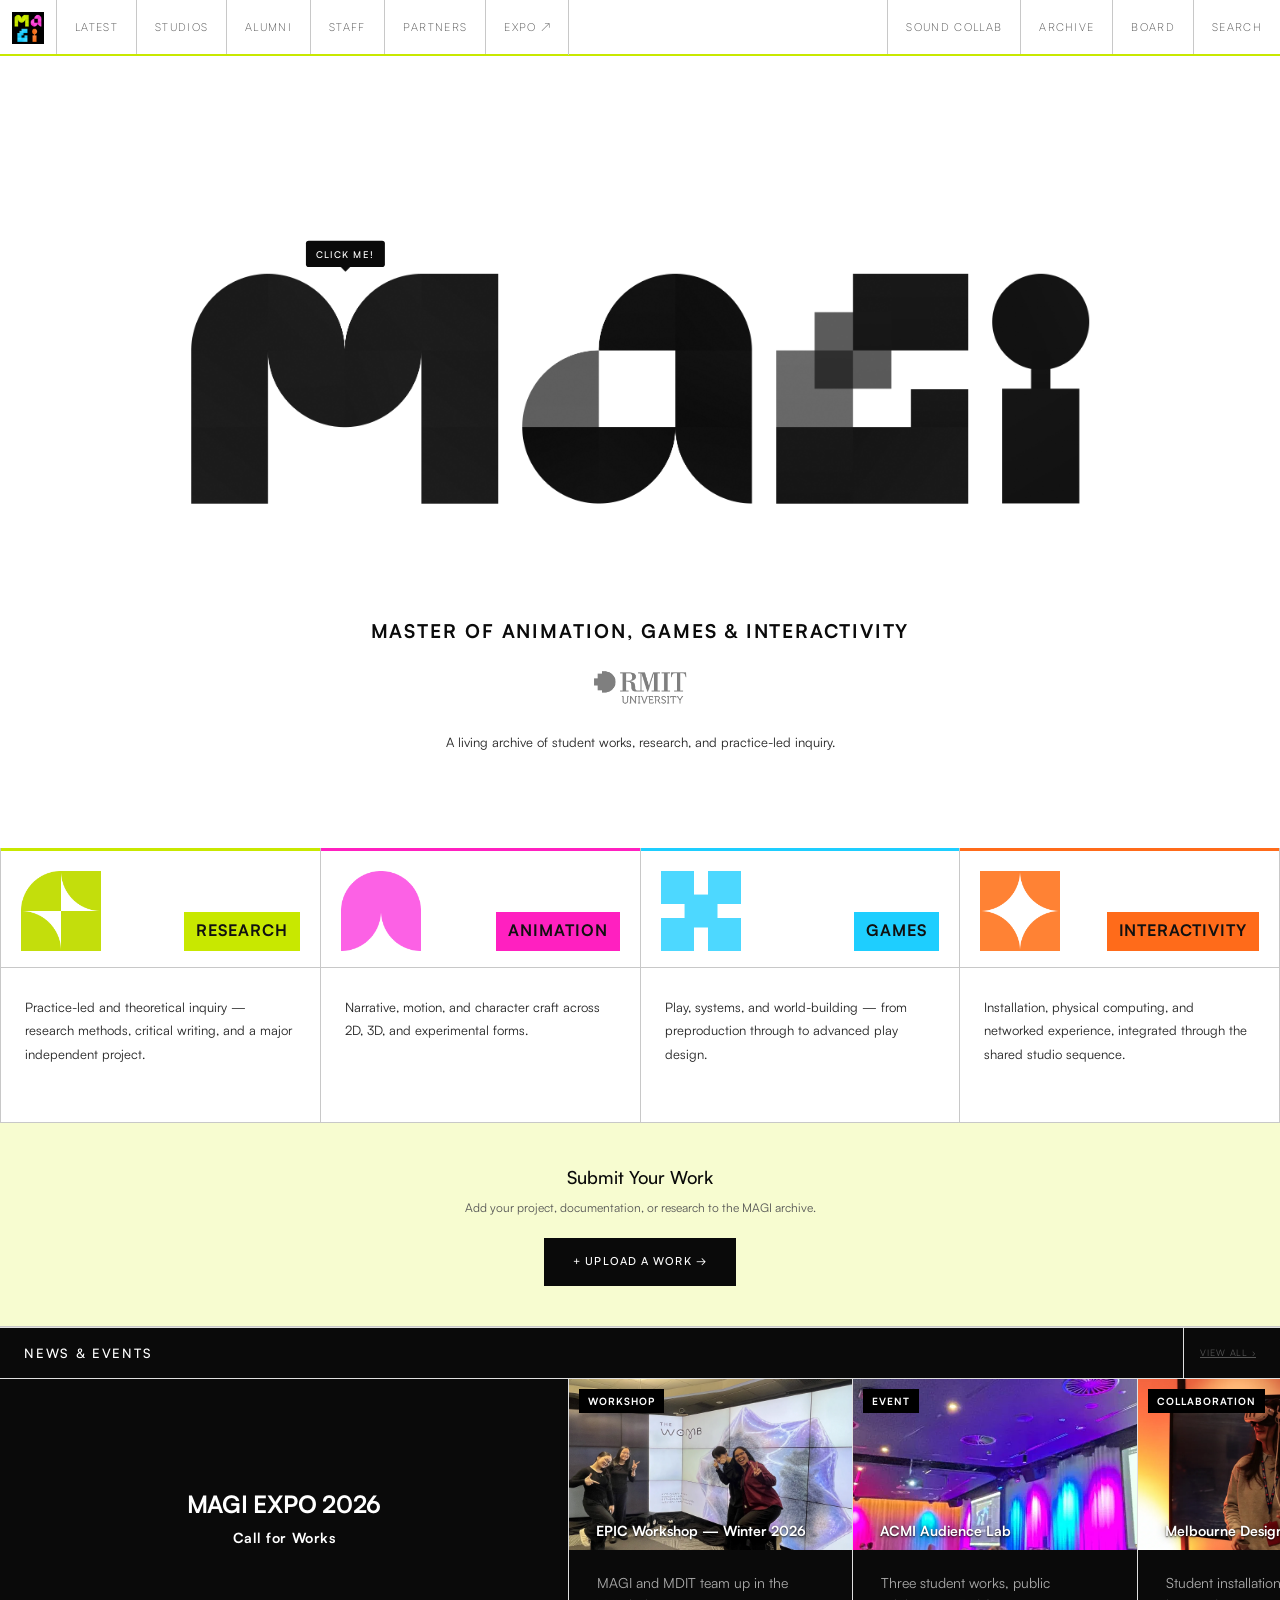
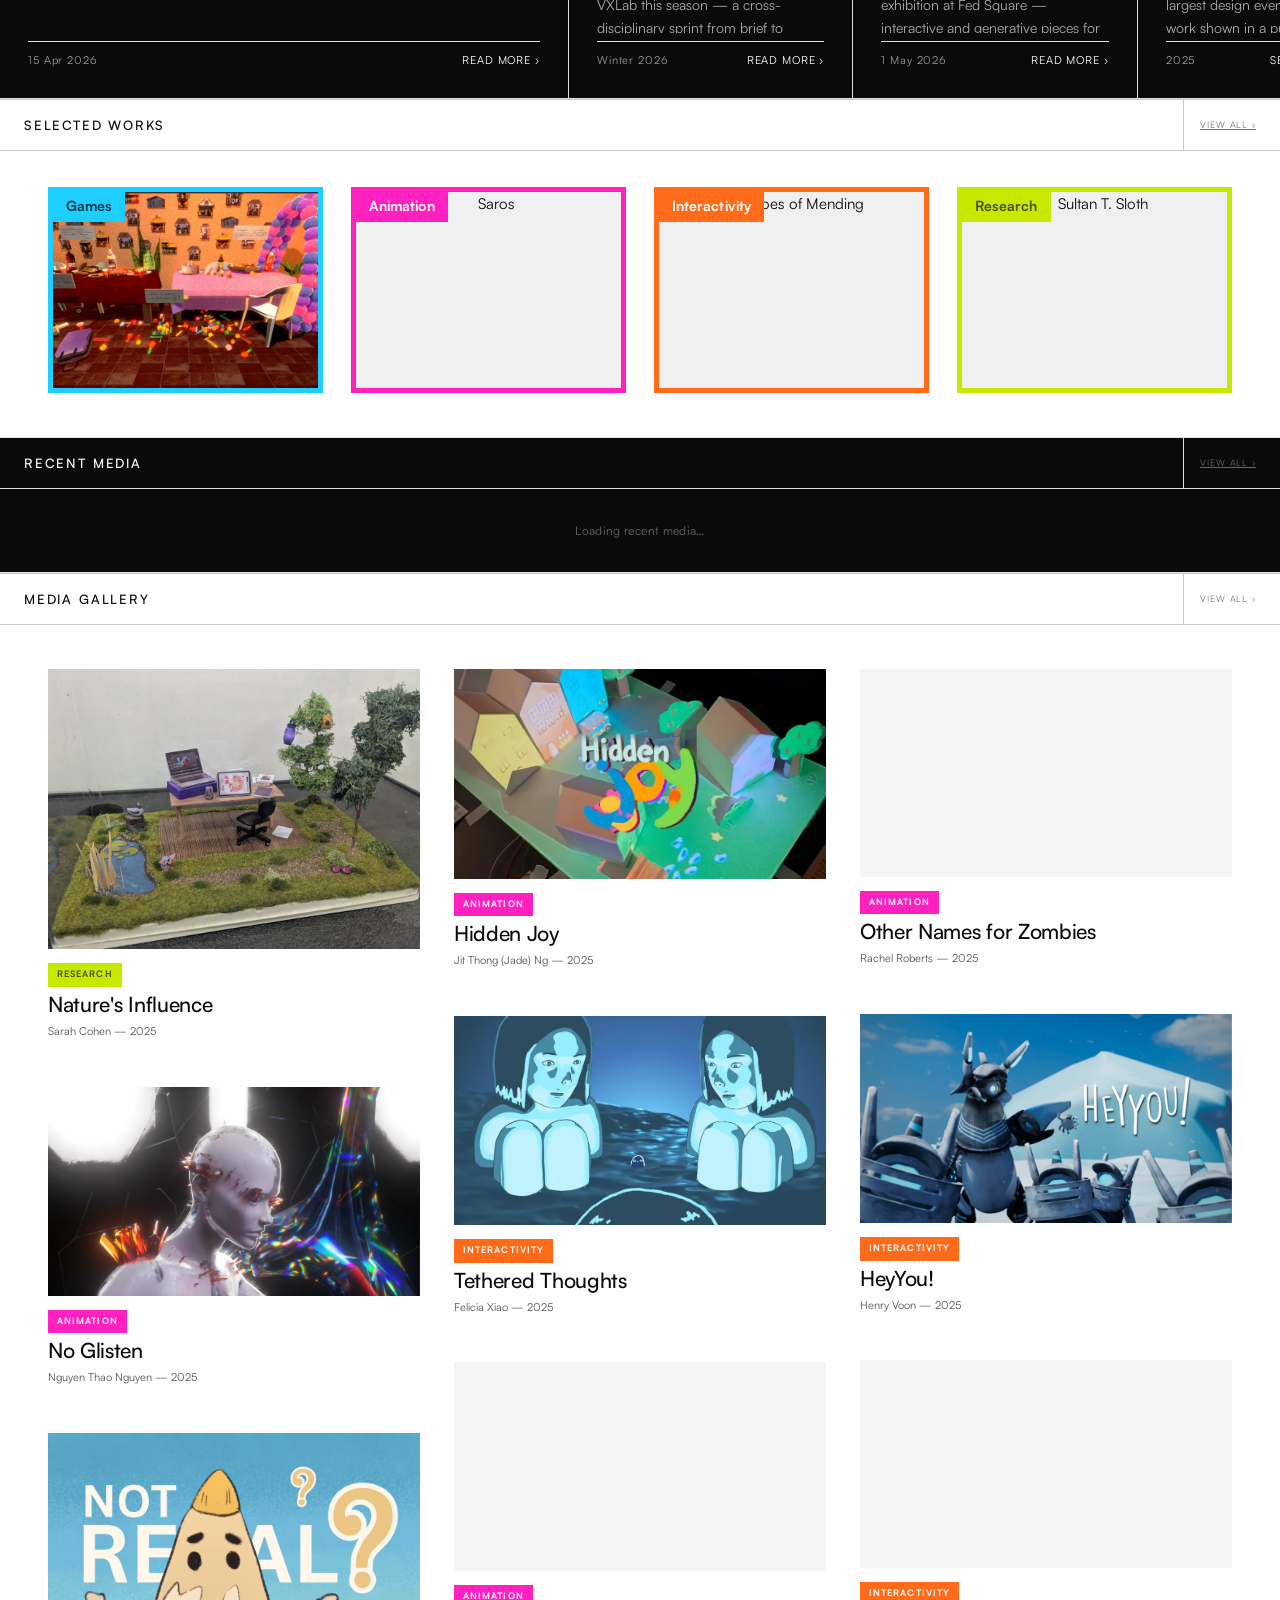
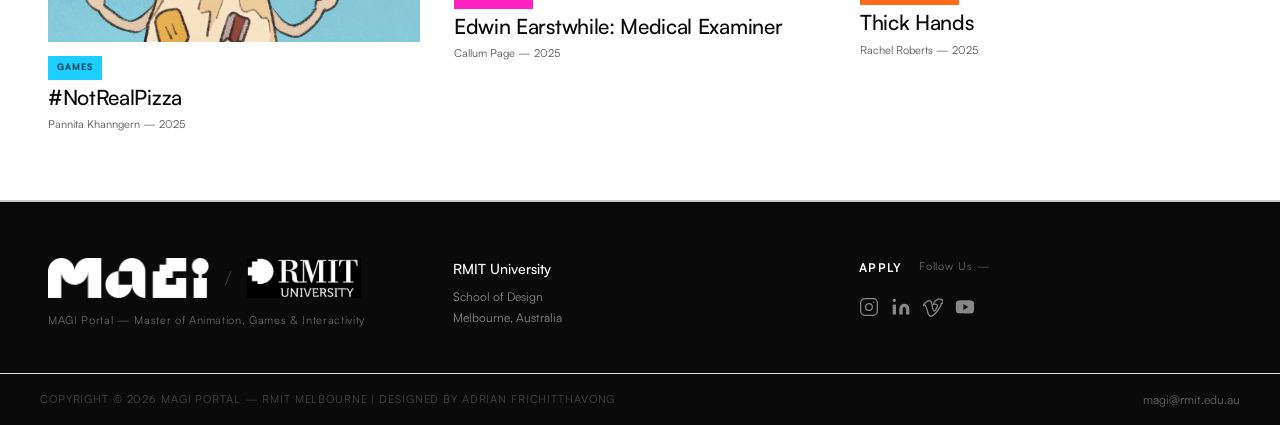
==== commit 92fcb125: "website maintenance" ====
--- a/index.html
+++ b/index.html
@@ -472,7 +472,7 @@
     </div>
 
     <div class="footer-bottom">
-      <div class="footer-copy">Copyright © 2026 MAGI Portal — RMIT Melbourne</div>
+      <div class="footer-copy">Copyright © 2026 MAGI Portal — RMIT Melbourne | Designed by Adrian Frichitthavong</div>
       <a class="footer-email" href="mailto:magi@rmit.edu.au">magi@rmit.edu.au</a>
     </div>
 
--- a/style.css
+++ b/style.css
@@ -2117,79 +2117,118 @@
 
 /* ── STAFF GRID ──────────────────────────────────── */
 
+/* Portrait shots sitting flat on the page — no card borders or shadows, so the
+   photographs themselves carry the grid.
+
+   Deliberately centred and capped rather than spanning the page: at full width
+   a 3-up grid would blow each shot up to ~400px, and the source photos don't
+   have the resolution for that. The cap keeps a column near 230px, which is
+   about as large as the smallest original holds up at.
+
+   The cap has to move in step with the gaps and padding — widening the gutters
+   alone would eat into the columns and shrink the shots, so the three are
+   balanced against each other whenever this is retuned. */
 .staff-grid {
   display: grid;
-  grid-template-columns: repeat(4, 1fr);
-  gap: 28px;
-  padding: 28px;
-  background: var(--bg-hover);
-  align-items: start;
-}
-
-/* Floats as its own card rather than a shared-border grid cell — matches
-   the Sound Collab pamphlet treatment, but sized to its content, not a
-   fixed ratio, so there's no dead space under a short bio. */
+  grid-template-columns: repeat(3, 1fr);
+  gap: 58px 44px;
+  max-width: 850px;
+  margin: 0 auto;
+  padding: 60px 36px 72px;
+  background: var(--white);
+}
+
+/* No align-items here, so cards stretch to the tallest in their row — that
+   even height is what lets the tag row and profile link line up across a row
+   (see .staff-tags) instead of floating at whatever depth each bio ends. */
 .staff-card {
-  position: relative;
-  border: 1px solid var(--line);
-  box-shadow: 0 2px 10px rgba(0, 0, 0, 0.05);
-  background: var(--white);
-  padding: 26px 24px;
   display: flex;
   flex-direction: column;
-  align-items: flex-start;
-  gap: 16px;
-  cursor: pointer;
-  transition: background 0.1s, box-shadow 0.15s;
-}
-
-.staff-card:hover { background: var(--bg-hover); box-shadow: 0 4px 18px rgba(0, 0, 0, 0.09); }
-
+  gap: 22px;
+}
+
+/* Rectangular thumbnail rather than the old 104px circle. The 3:4 portrait and
+   the corner rounding live on this frame, not on the image, so the frame holds
+   its size and place while the photo scales inside it — the shot zooms into the
+   composition instead of the whole tile growing and drifting out of line with
+   the name beneath it. overflow:hidden is what crops the oversized image back
+   to the frame, and the fill shows through as a neutral placeholder while an
+   image loads or if one is missing.
+
+   Square by default, easing to rounded on hover. The page has no other
+   interaction left on it, so this is the one bit of feedback that the shots are
+   more than flat decoration. Neither the radius nor the scale affects layout,
+   so a hover can't nudge the grid. */
+.staff-shot {
+  width: 100%;
+  aspect-ratio: 3 / 4;
+  overflow: hidden;
+  background: #ececea;
+  border-radius: 0;
+  transition: border-radius 0.4s cubic-bezier(0.4, 0, 0.2, 1);
+}
+
+.staff-shot:hover { border-radius: 16px; }
+
+/* Fills the frame rather than setting its own ratio — the frame owns the
+   geometry now. object-position keeps heads in shot when a wider original has
+   to be cropped to 3:4. */
+.staff-photo,
 .staff-initials {
-  align-self: flex-start;
-  width: 104px;
-  height: 104px;
-  border-radius: 50%;
+  width: 100%;
+  height: 100%;
+  display: block;
+  transition: transform 0.5s cubic-bezier(0.4, 0, 0.2, 1);
+}
+
+.staff-shot:hover .staff-photo,
+.staff-shot:hover .staff-initials { transform: scale(1.05); }
+
+.staff-photo {
+  object-fit: cover;
+  object-position: center top;
+  filter: grayscale(1);
+}
+
+/* Stand-in tile for staff without a photo — same rectangle as the real shots
+   so the grid keeps its rhythm. */
+.staff-initials {
+  display: flex;
+  align-items: center;
+  justify-content: center;
   background: var(--black);
   color: var(--white);
-  font-size: 15px;
+  font-size: 22px;
   font-weight: 500;
   letter-spacing: 0.08em;
-  display: flex;
-  align-items: center;
-  justify-content: center;
-  flex-shrink: 0;
-}
-
+}
+
+/* Grows to absorb the row's spare height, which is what gives .staff-tags an
+   auto top margin to push against. Basis stays `auto` rather than the usual
+   `flex: 1` shorthand (which zeroes it) so the height is still driven by the
+   text — the row has to measure from the content before it can hand any spare
+   height back. */
 .staff-body {
   display: flex;
   flex-direction: column;
-  gap: 4px;
+  gap: 7px;
   min-width: 0;
-  width: 100%;
-}
-
-.staff-photo {
-  align-self: flex-start;
-  width: 104px;
-  height: 104px;
-  border-radius: 50%;
-  object-fit: cover;
-  object-position: center top;
-  flex-shrink: 0;
-  display: block;
-  filter: grayscale(1);
+  flex: 1 1 auto;
 }
 
 .staff-name {
-  font-size: 15px;
+  font-size: 19px;
   font-weight: 500;
   color: var(--black);
+  line-height: 1.3;
 }
 
 .staff-role {
   font-size: 12px;
+  font-weight: 500;
   color: var(--secondary);
+  letter-spacing: 0.02em;
+  line-height: 1.4;
 }
 
 .staff-dept {
@@ -2198,47 +2237,53 @@
   margin-bottom: 8px;
 }
 
+/* Same size as the role but lighter and muted, so the hierarchy still reads
+   without another step down — at a ~200px measure 11px was getting cramped.
+
+   The margins below stack on top of .staff-body's own 7px gap, so the space
+   they actually produce is 7px more than the number reads. */
 .staff-desc {
   font-size: 12px;
   color: var(--muted);
-  line-height: 1.5;
-  margin: 8px 0 12px;
-}
-
+  line-height: 1.7;
+  margin-top: 20px;
+}
+
+/* margin-top:auto drops the tags — and the profile link after them — to the
+   bottom of the card, so both line up across a row however many lines each bio
+   runs to. A short bio just leaves more air above its tags. padding-top is the
+   floor on that gap, for the tallest card in a row where there's no spare
+   height for the auto margin to claim. */
 .staff-tags {
   display: flex;
   flex-wrap: wrap;
-  gap: 4px;
-  margin-bottom: 8px;
-}
-
+  gap: 5px;
+  margin-top: auto;
+  padding-top: 18px;
+}
+
+/* Borderless: nine bordered pills down a narrow column read as clutter, and
+   the cards no longer have a box for one to sit against. */
 .staff-link {
-  position: absolute;
-  top: 20px;
-  right: 20px;
+  align-self: flex-start;
+  margin-top: 18px;
   font-size: 9px;
   letter-spacing: 0.08em;
   text-transform: uppercase;
   color: var(--dim);
   text-decoration: none;
-  background: var(--white);
-  border: 1px solid var(--line);
-  padding: 6px 10px;
   white-space: nowrap;
-  transition: color 0.1s, border-color 0.1s;
-  z-index: 2;
-}
-
-.staff-link:hover { color: var(--black); border-color: var(--black); }
-
-@media (max-width: 980px) {
-  .staff-grid { grid-template-columns: repeat(2, 1fr); }
-}
-
-@media (max-width: 480px) {
-  .staff-grid { grid-template-columns: 1fr; gap: 20px; padding: 20px; }
-  .staff-card { padding: 24px 22px; gap: 14px; }
-  .staff-photo, .staff-initials { width: 76px; height: 76px; }
+  transition: color 0.1s;
+}
+
+.staff-link:hover { color: var(--black); }
+
+@media (max-width: 700px) {
+  /* Two up rather than one: a portrait shot at full phone width would run most
+     of the screen height on its own. */
+  .staff-grid { grid-template-columns: repeat(2, 1fr); gap: 40px 20px; padding: 32px 20px 40px; }
+  .staff-name { font-size: 16px; }
+  .staff-role { font-size: 11px; }
 }
 
 /* ── RECENT RECORDINGS SPOTLIGHT ────────────────── */
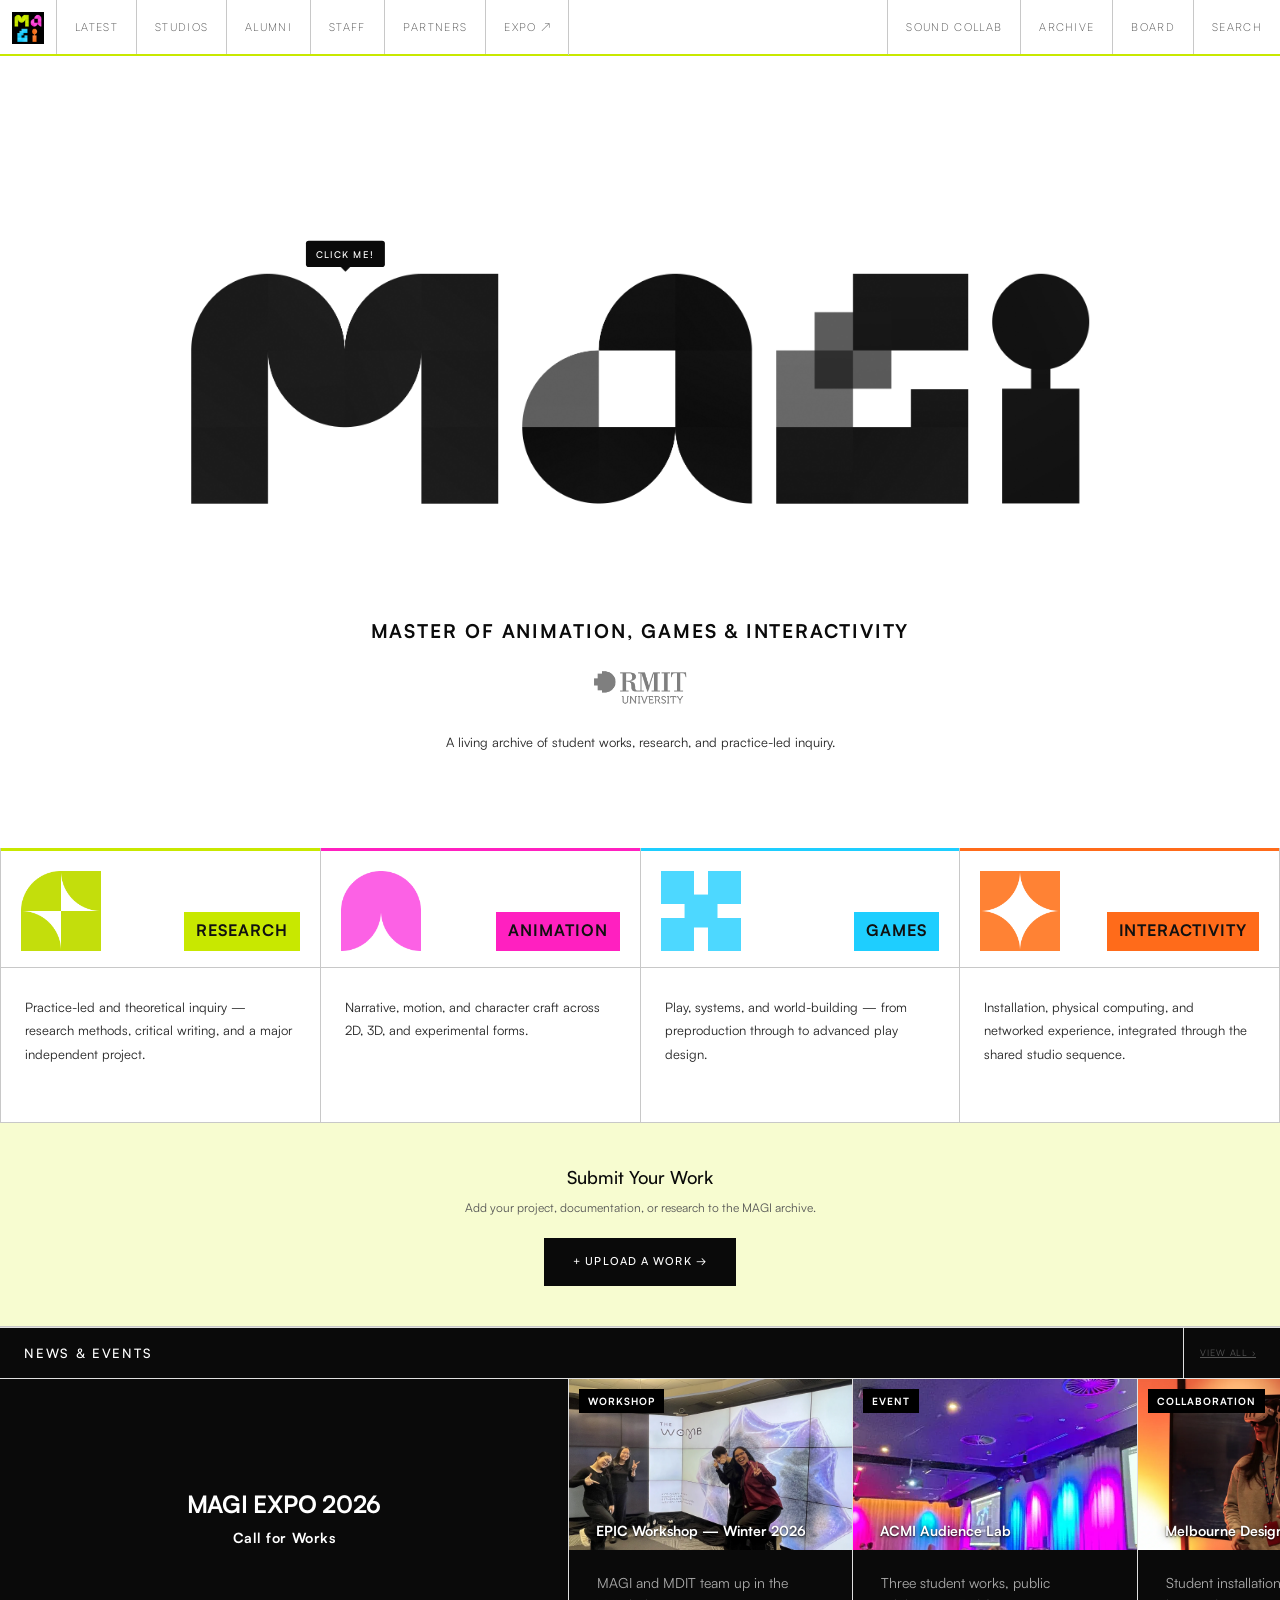
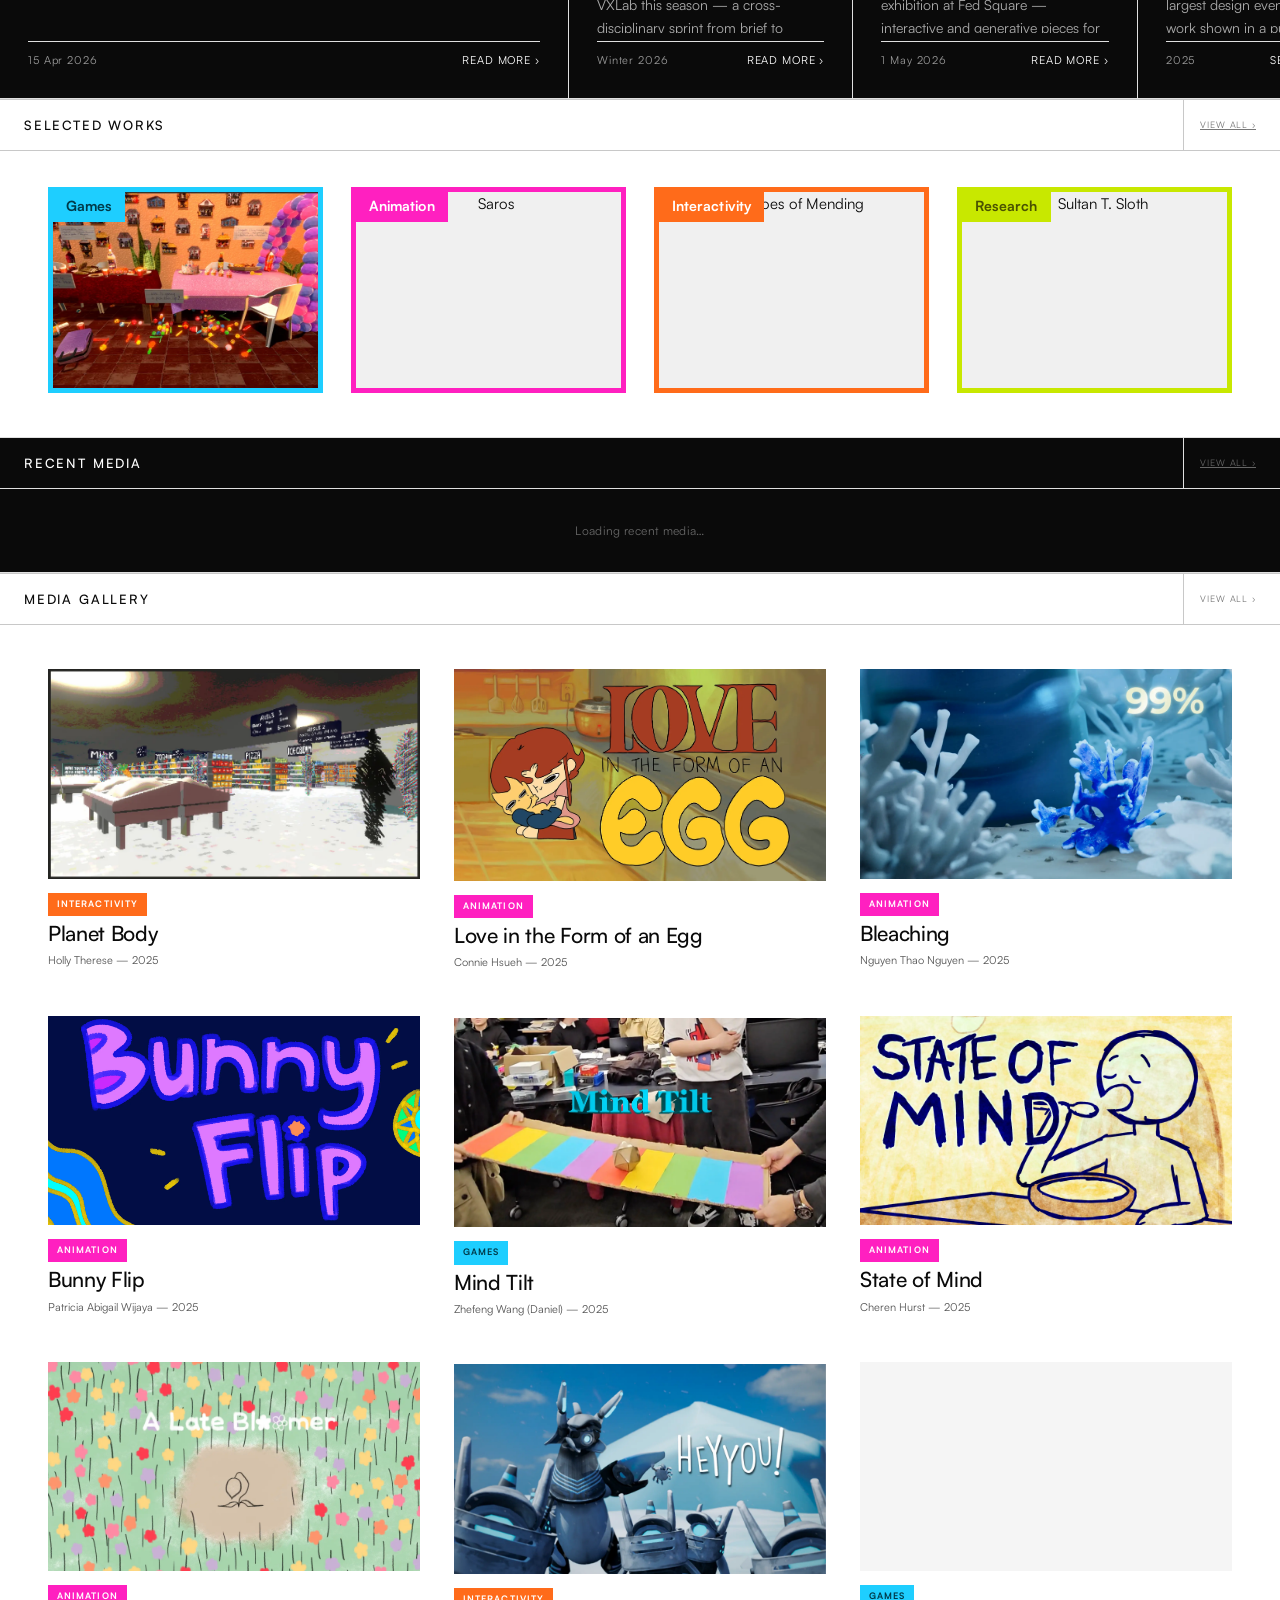
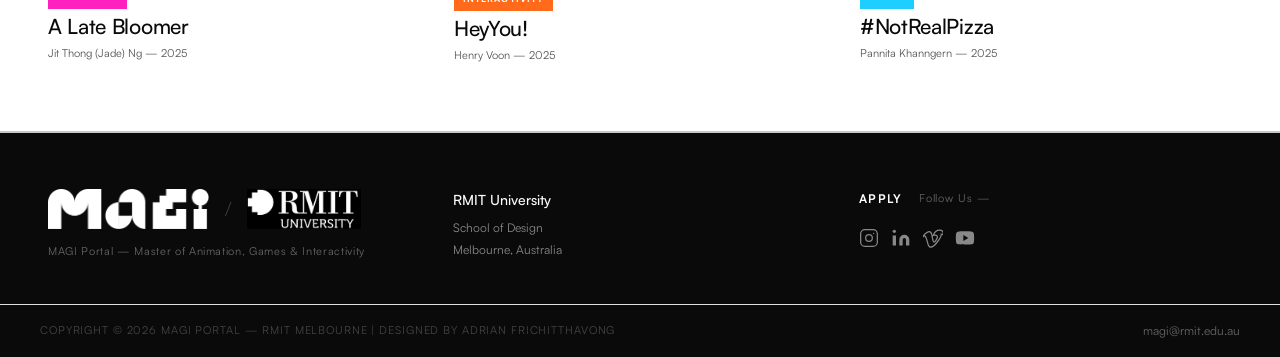
==== commit 09773ef4: "d" ====
--- a/index.html
+++ b/index.html
@@ -482,6 +482,10 @@
   <script src="main.js"></script>
   <script src="nav-toggle.js"></script>
   <script src="search.js"></script>
+  <!-- Must load before the inline Recent Media script below, which calls
+       MAGIVimeoThumb while building thumbnails. Not deferred for the same
+       reason: deferred scripts run after inline ones. -->
+  <script src="vimeo-thumb.js"></script>
 
   <script src="https://cdn.jsdelivr.net/npm/@supabase/supabase-js@2/dist/umd/supabase.js"></script>
 
@@ -783,8 +787,8 @@
         if (type === 'image' && url) return url;
         const yt = url.match(/(?:youtube\.com\/(?:watch\?v=|shorts\/|embed\/)|youtu\.be\/)([\w-]{6,})/);
         if (yt) return 'https://img.youtube.com/vi/' + yt[1] + '/hqdefault.jpg';
-        const vm = url.match(/vimeo\.com\/(?:video\/)?(\d+)/);
-        if (vm) return 'https://vumbnail.com/' + vm[1] + '.jpg';
+        // Vimeo is NOT resolved here — it needs an async oEmbed lookup, handled
+        // by MAGIVimeoThumb after render. See rowHtml().
         return null;
       }
 
@@ -792,9 +796,11 @@
         const type  = row.type || 'document';
         const num   = String(i + 1).padStart(2, '0');
         const src   = thumbSrc(row);
+        const vid   = window.MAGIVimeoThumb ? MAGIVimeoThumb.idFrom(row.media_url) : null;
+        const tAttr = 'data-t="' + esc(type) + '"' + (vid ? ' data-vimeo="' + esc(vid) + '"' : '');
         const thumb = src
-          ? '<div class="rec-compact-thumb" data-t="' + esc(type) + '"><img src="' + esc(src) + '" alt="" loading="lazy" /></div>'
-          : '<div class="rec-compact-thumb rec-thumb-play" data-t="' + esc(type) + '">' + glyphHtml(type) + '</div>';
+          ? '<div class="rec-compact-thumb" ' + tAttr + '><img src="' + esc(src) + '" alt="" loading="lazy" /></div>'
+          : '<div class="rec-compact-thumb rec-thumb-play" ' + tAttr + '>' + glyphHtml(type) + '</div>';
         const meta  = [row.authors, fmtDate(row.created_at)].filter(Boolean).join(' &nbsp;·&nbsp; ');
 
         return (
@@ -841,13 +847,21 @@
       // Provider thumbnail failed to load → fall back to the play/type glyph tile.
       function wireThumbFallbacks() {
         listEl.querySelectorAll('.rec-compact-thumb img').forEach(img => {
-          img.addEventListener('error', () => {
+          const swap = () => {
             const box = img.closest('.rec-compact-thumb');
             if (!box) return;
             box.classList.add('rec-thumb-play');
             box.innerHTML = glyphHtml(box.dataset.t || 'video');
-          }, { once: true });
+          };
+          // Already finished with no dimensions = it errored BEFORE this
+          // listener attached, which is what an unreachable host or a
+          // blocking extension produces. Without this check those tiles just
+          // sat blank instead of falling back to the glyph.
+          if (img.complete && !img.naturalWidth) { swap(); return; }
+          img.addEventListener('error', swap, { once: true });
         });
+        // Fill Vimeo tiles from oEmbed (async; glyph stays if it fails).
+        if (window.MAGIVimeoThumb) MAGIVimeoThumb.hydrate(listEl, { width: 300, placeholderClass: 'rec-thumb-play' });
       }
 
       // Expand/collapse works for dynamically-rendered rows via delegation.
--- a/style.css
+++ b/style.css
@@ -2168,7 +2168,12 @@
   transition: border-radius 0.4s cubic-bezier(0.4, 0, 0.2, 1);
 }
 
-.staff-shot:hover { border-radius: 16px; }
+/* Triggered from the whole card, not just the frame. The name, role and bio
+   are most of a card's area, so keying off .staff-shot alone meant the shot
+   sat inert while the pointer was plainly on the person — and it made the
+   target much smaller than it looks. Hovering the frame still works, since
+   it's inside the card. */
+.staff-card:hover .staff-shot { border-radius: 16px; }
 
 /* Fills the frame rather than setting its own ratio — the frame owns the
    geometry now. object-position keeps heads in shot when a wider original has
@@ -2178,17 +2183,27 @@
   width: 100%;
   height: 100%;
   display: block;
-  transition: transform 0.5s cubic-bezier(0.4, 0, 0.2, 1);
-}
-
-.staff-shot:hover .staff-photo,
-.staff-shot:hover .staff-initials { transform: scale(1.05); }
-
+  /* filter rides in the same declaration as transform rather than in a
+     .staff-photo rule of its own — that would sit at equal specificity and
+     later in the file, so its `transition` would replace this one outright
+     and silently kill the zoom easing. .staff-initials has no filter to
+     animate, so listing it here costs nothing. */
+  transition: transform 0.5s cubic-bezier(0.4, 0, 0.2, 1),
+              filter 0.45s ease;
+}
+
+.staff-card:hover .staff-photo,
+.staff-card:hover .staff-initials { transform: scale(1.05); }
+
+/* Greyscale at rest, full colour under the pointer — the row reads as a
+   consistent set until you single one out. */
 .staff-photo {
   object-fit: cover;
   object-position: center top;
   filter: grayscale(1);
 }
+
+.staff-card:hover .staff-photo { filter: grayscale(0); }
 
 /* Stand-in tile for staff without a photo — same rectangle as the real shots
    so the grid keeps its rhythm. */
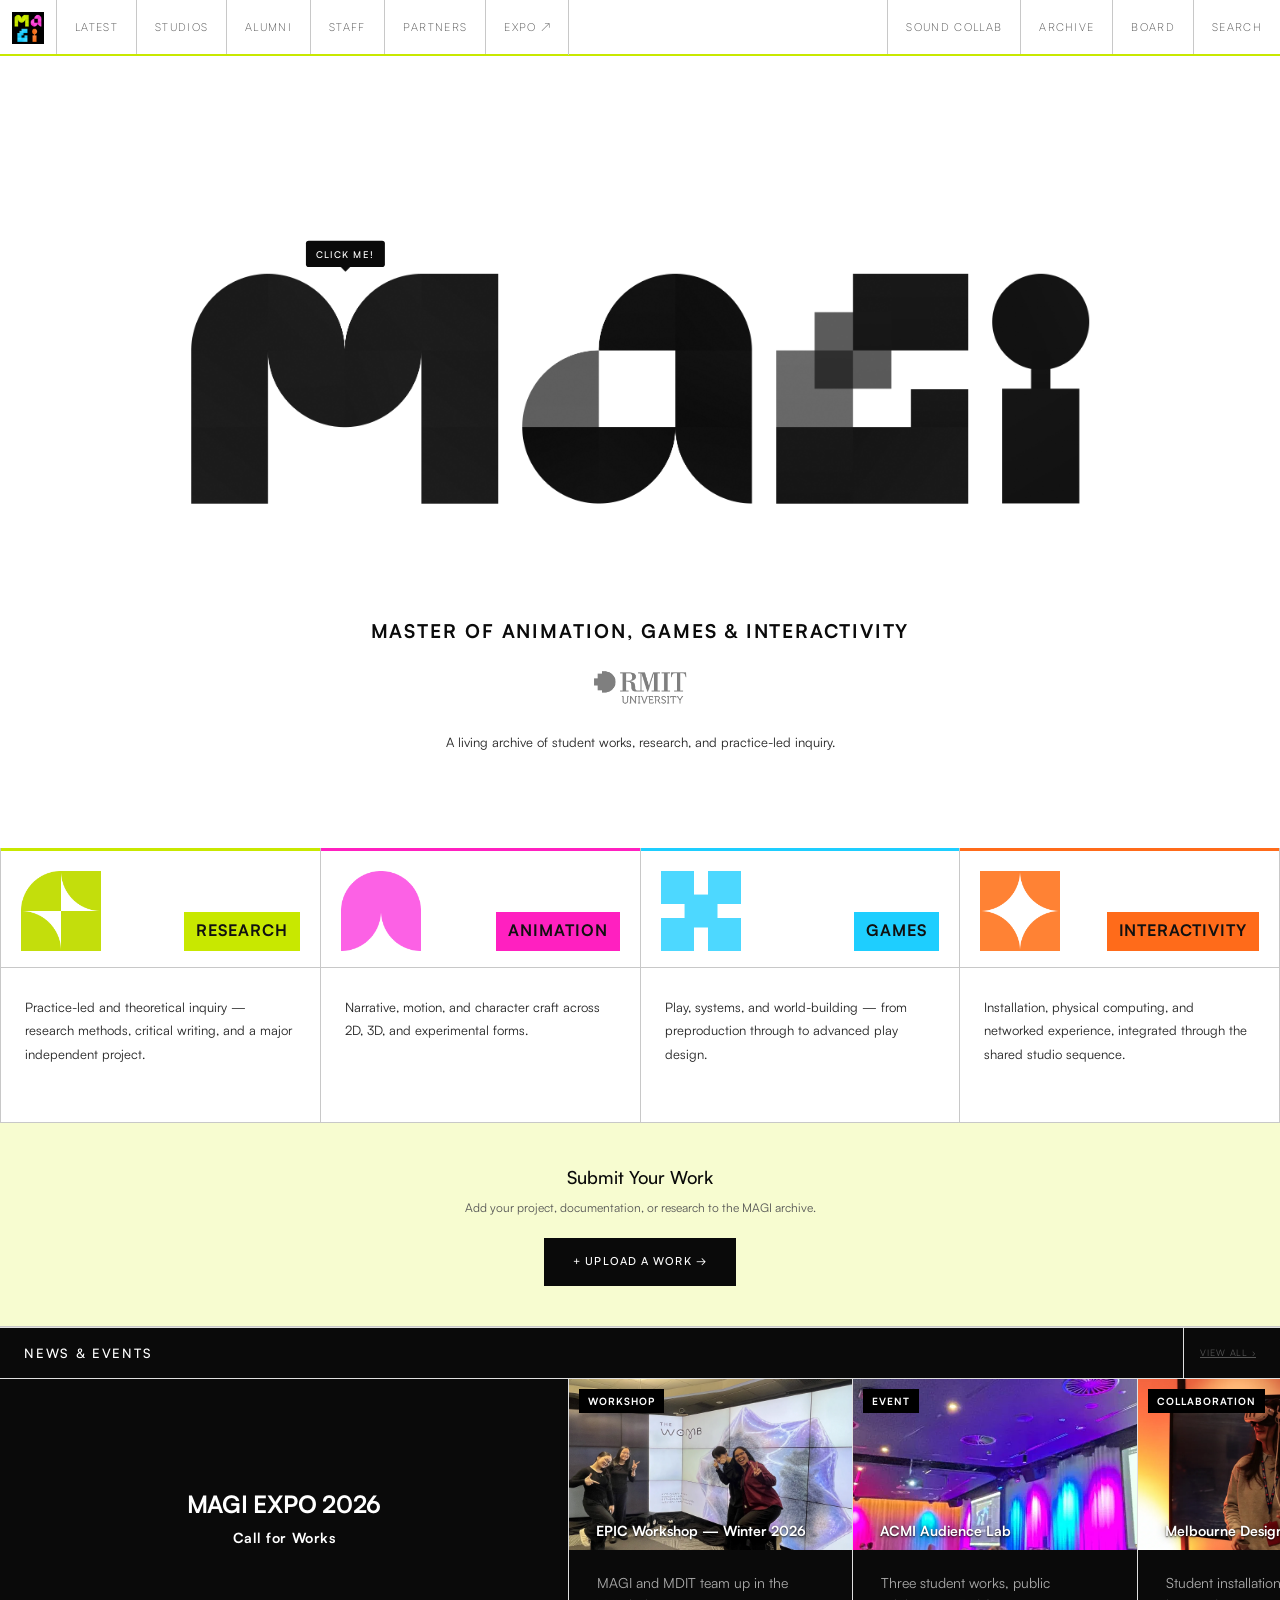
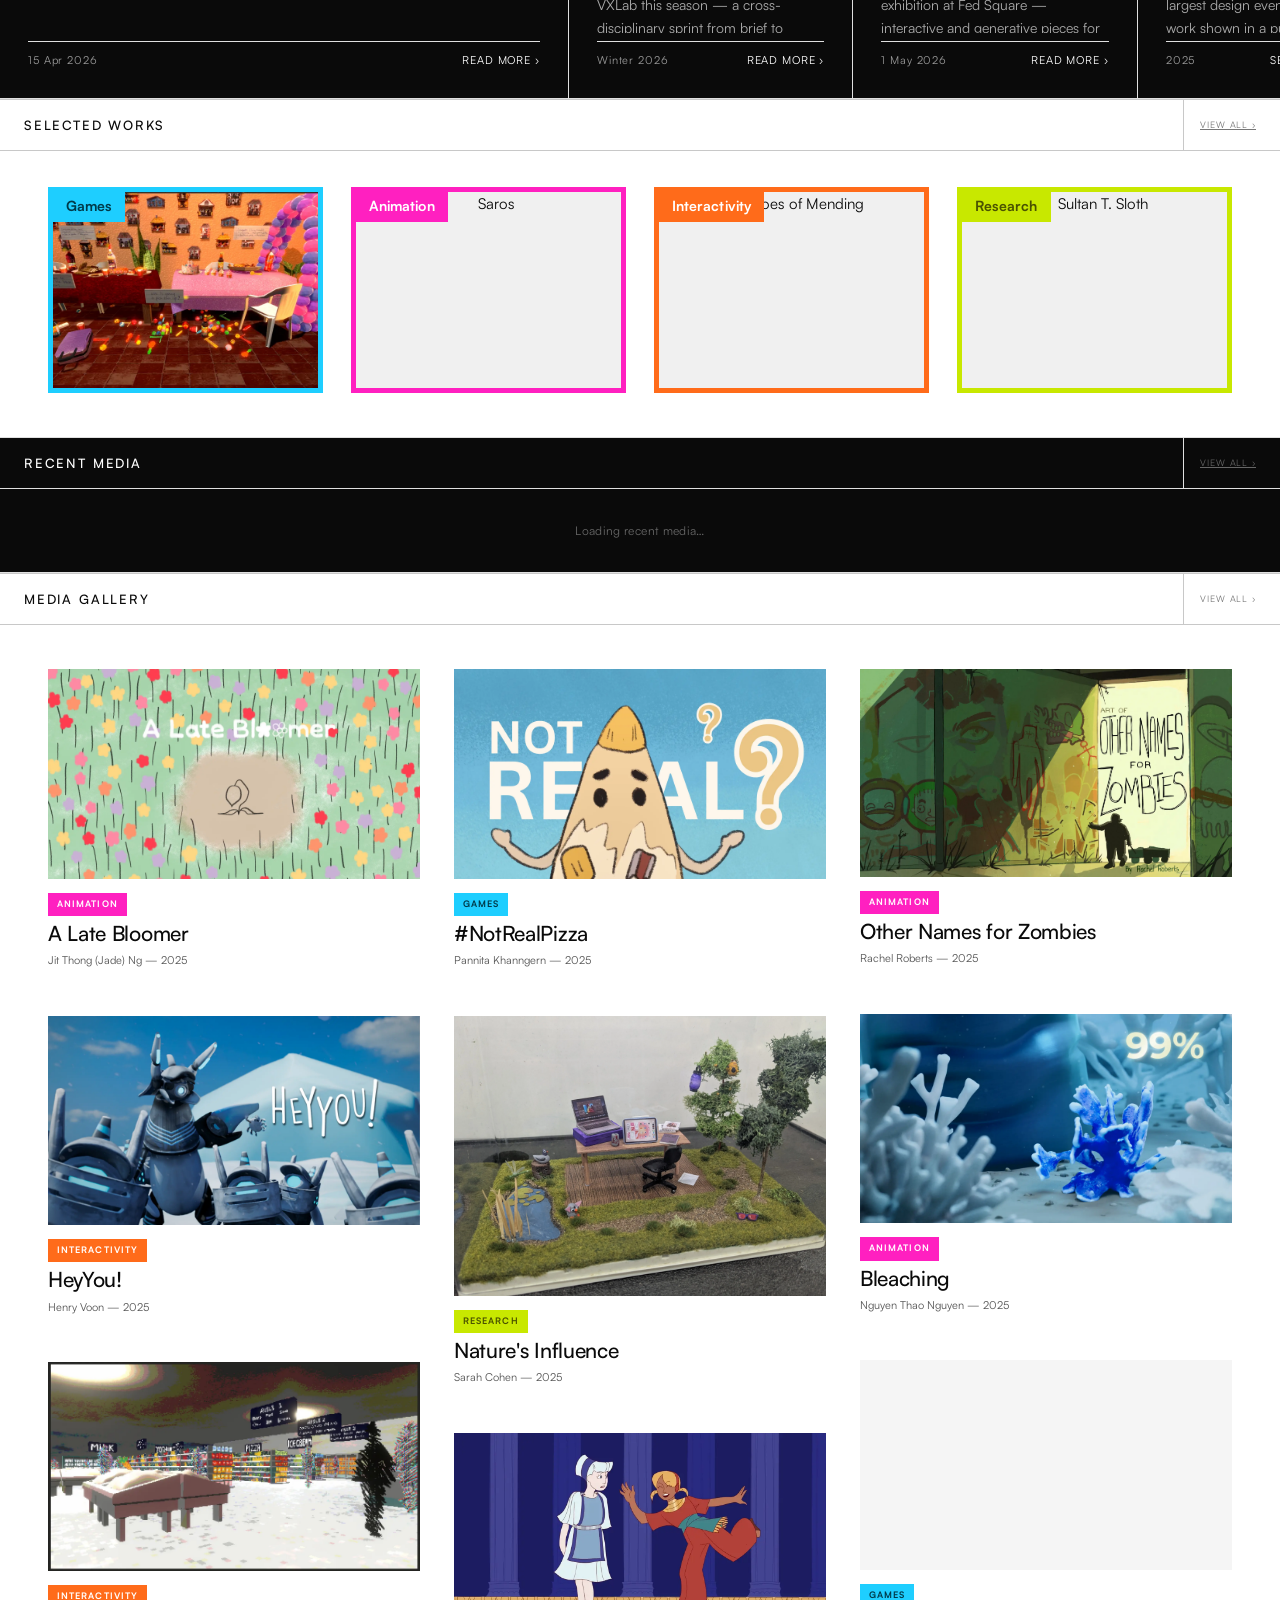
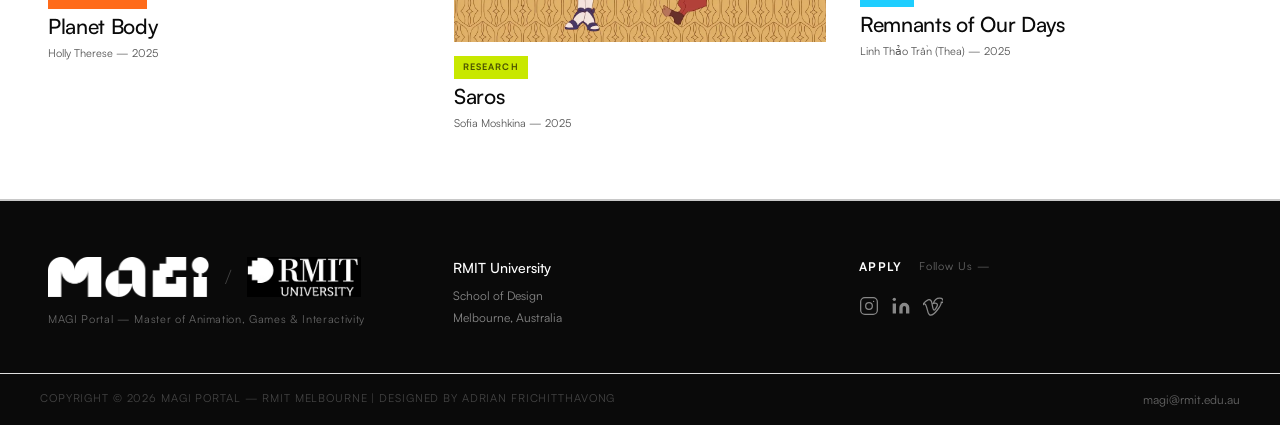
==== commit 66d8ec3e: "asd" ====
--- a/index.html
+++ b/index.html
@@ -460,11 +460,8 @@
           <a class="footer-social" href="https://au.linkedin.com/in/magi-studio-9abb08270" target="_blank" rel="noopener" aria-label="LinkedIn">
             <svg width="20" height="20" viewBox="0 0 24 24" fill="currentColor"><path d="M16 8a6 6 0 0 1 6 6v7h-4v-7a2 2 0 0 0-2-2 2 2 0 0 0-2 2v7h-4v-7a6 6 0 0 1 6-6z"/><rect x="2" y="9" width="4" height="12"/><circle cx="4" cy="4" r="2"/></svg>
           </a>
-          <a class="footer-social" href="#" target="_blank" rel="noopener" aria-label="Vimeo">
+          <a class="footer-social" href="https://vimeo.com/user260780248" target="_blank" rel="noopener" aria-label="Vimeo">
             <svg width="20" height="20" viewBox="0 0 24 24" fill="none" stroke="currentColor" stroke-width="1.5"><path d="M22 7.4c-.1 2.3-1.7 5.4-4.8 9.4C14 21 11.4 23 9.3 23c-1.3 0-2.4-1.2-3.3-3.6L4.2 13c-.7-2.4-1.4-3.6-2.2-3.6-.2 0-.8.4-1.9 1.1L0 9.4c1.2-1 2.4-2.1 3.5-3 1.6-1.3 2.8-2 3.6-2.1 1.9-.2 3 1.1 3.5 3.8.5 2.9.8 4.7 1 5.3.5 2.4 1.1 3.6 1.8 3.6.5 0 1.3-.8 2.3-2.4 1-1.6 1.6-2.8 1.6-3.7 0-1.6-.9-2.4-2.8-2.4-.7 0-1.4.2-2.1.5 1.4-4.5 4-6.7 7.9-6.5 2.9.1 4.3 1.9 4.2 5.4z"/></svg>
-          </a>
-          <a class="footer-social" href="#" target="_blank" rel="noopener" aria-label="YouTube">
-            <svg width="20" height="20" viewBox="0 0 24 24" fill="currentColor"><path d="M22.5 6.4a2.8 2.8 0 0 0-2-2C18.9 4 12 4 12 4s-6.9 0-8.5.4a2.8 2.8 0 0 0-2 2C1 8 1 12 1 12s0 4 .5 5.6a2.8 2.8 0 0 0 2 2C5.1 20 12 20 12 20s6.9 0 8.5-.4a2.8 2.8 0 0 0 2-2C23 16 23 12 23 12s0-4-.5-5.6zM10 15.5v-7l6 3.5-6 3.5z"/></svg>
           </a>
         </div>
       </div>
